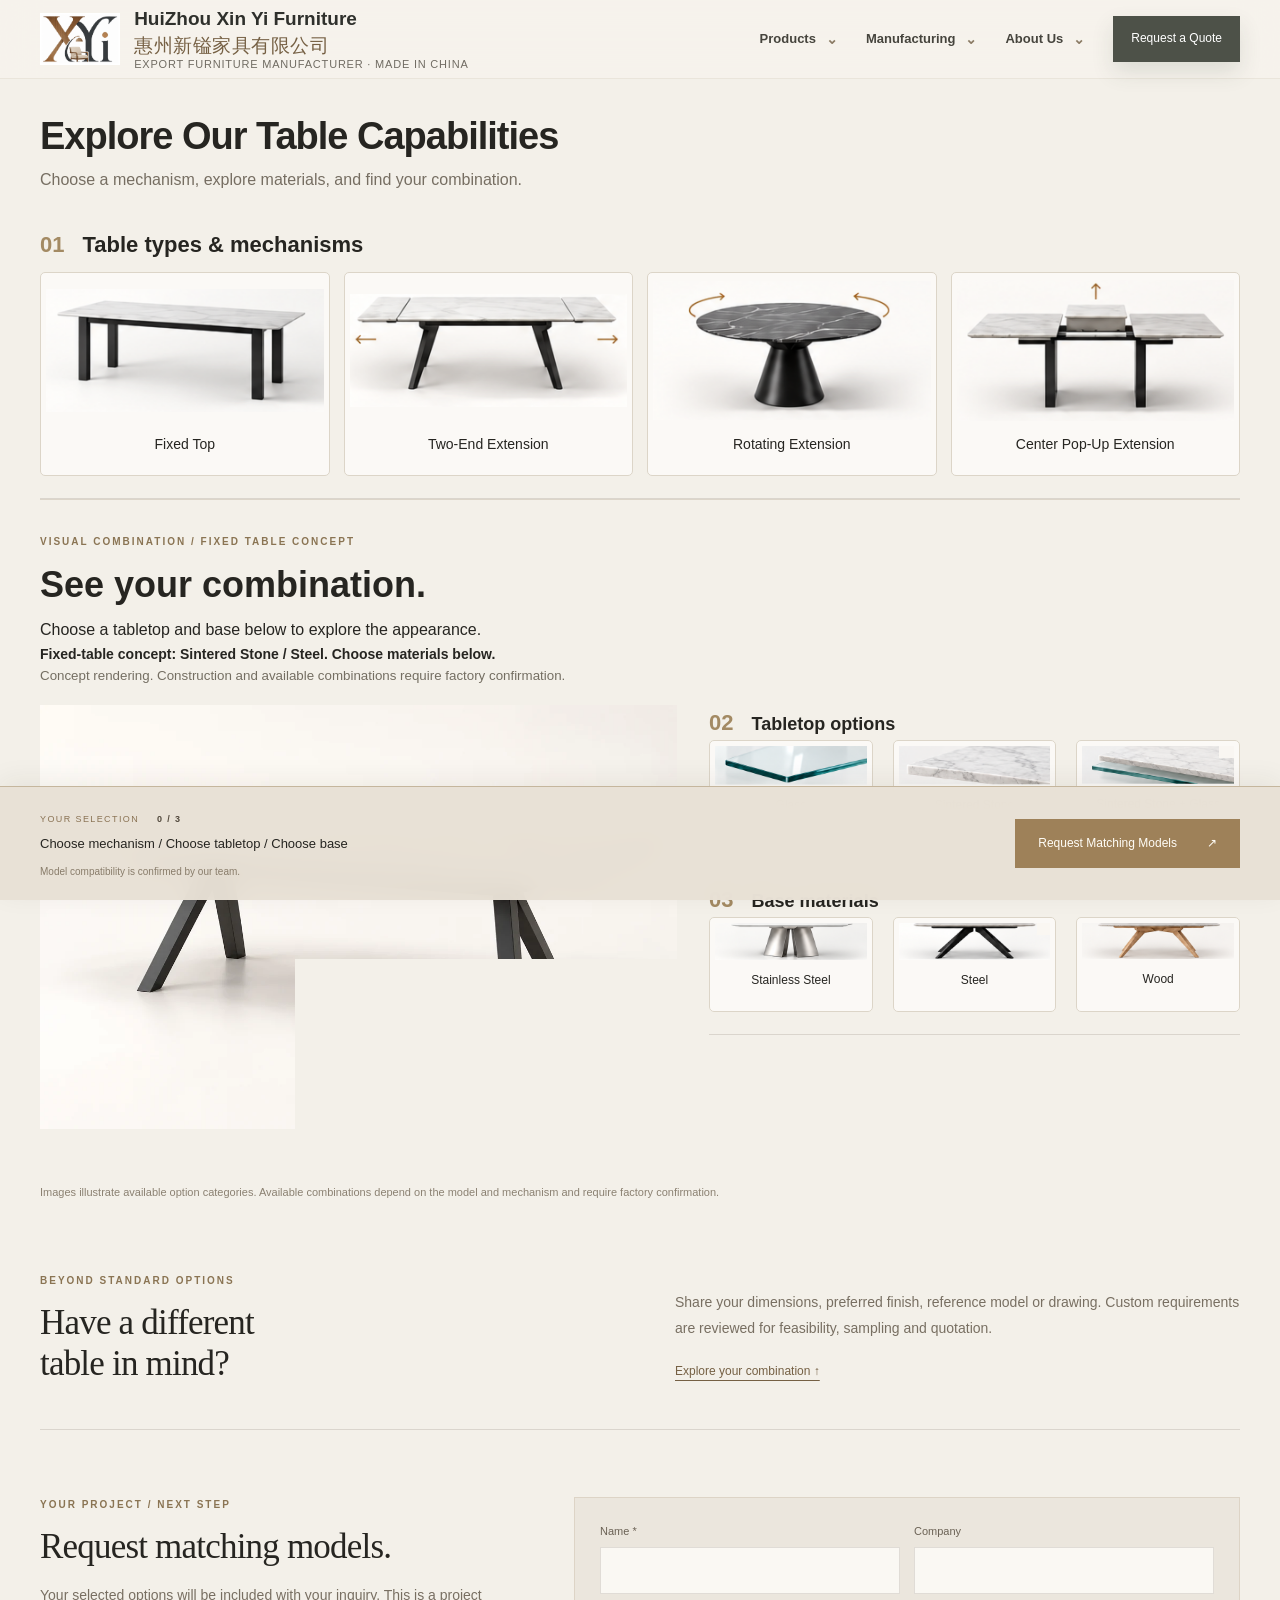
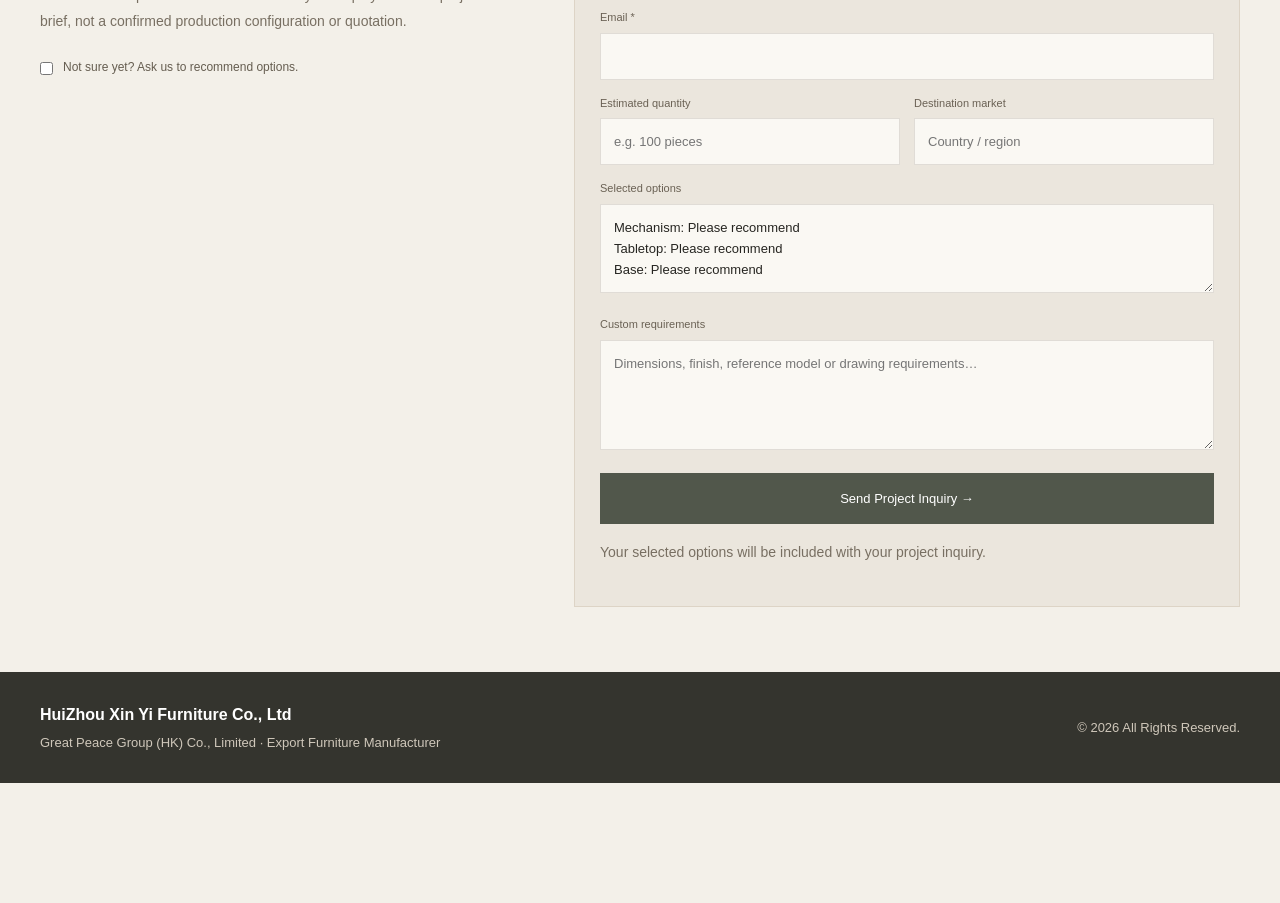
==== dining-tables/index.html @ b5008701 "Publish dining table options and approved B2B layout refinements" ====
<!doctype html><html lang="en"><head><meta charset="utf-8"><meta name="viewport" content="width=device-width,initial-scale=1"><title>OEM Dining Tables &amp; Custom Options for Retailers | Xin Yi</title><meta name="description" content="Explore fixed and extending dining table options, glass and sintered stone tops, and base materials. Send your OEM/ODM furniture sourcing brief for factory review."><meta name="robots" content="index,follow,max-image-preview:large"><link rel="canonical" href="https://www.xy-furniture.com/dining-tables/"><link rel="icon" href="/favicon.png"><style>
*{box-sizing:border-box;margin:0;padding:0}
:root{
  --ink:#171819;
  --charcoal:#2f302c;
  --deep:#3d342b;
  --paper:#f8f3e9;
  --stone:#e9ddca;
  --white:#fff;
  --muted:#706a60;
  --soft:#aa9c87;
  --gold:#b7854d;
  --gold-dark:#8d663d;
  --sage:#6f7f72;
  --sage-soft:#e4ebe2;
  --line:rgba(92,70,43,.14);
  --shadow:0 24px 60px rgba(93,70,42,.12);
}
html{scroll-behavior:smooth}
body{font-family:Inter,Arial,"PingFang SC","Microsoft YaHei",sans-serif;background:var(--paper);color:var(--ink);line-height:1.62}
a{text-decoration:none;color:inherit}
button,input,select,textarea{font:inherit}
img{max-width:100%}
.container{width:min(1200px,calc(100% - 44px));margin:0 auto}
.topbar{background:#efe5d3;color:#51483d;font-size:12px;letter-spacing:.2px;border-bottom:1px solid var(--line)}
.topbar-inner{min-height:38px;display:flex;align-items:center;justify-content:space-between;gap:18px}
.topbar-contact{display:flex;gap:20px;flex-wrap:wrap;color:#665b4d;text-transform:uppercase;letter-spacing:1.3px;font-weight:700}
.topbar-actions{display:flex;align-items:center;gap:10px;white-space:nowrap}
.mini-link{color:var(--gold-dark);border-bottom:1px solid rgba(183,133,77,.55);padding-bottom:2px;font-weight:700}
.nav{position:sticky;top:0;z-index:30;background:rgba(248,243,233,.94);backdrop-filter:blur(18px);border-bottom:1px solid var(--line)}
.nav-inner{height:78px;display:flex;align-items:center;justify-content:space-between;gap:28px}
.brand{display:flex;align-items:center;gap:14px;min-width:0}
.hero-contact a,.contact-value a{color:inherit;text-decoration:underline;text-decoration-color:rgba(183,133,77,.5);text-underline-offset:2px}
.hero-contact a:hover,.contact-value a:hover{color:var(--gold-dark)}
.brand-mark{height:52px;width:auto;display:block;object-fit:contain;flex:none}
.brand-name{font-size:19px;font-weight:760;white-space:nowrap;color:var(--charcoal)}
.brand-sub{font-size:11px;color:var(--muted);letter-spacing:.8px;text-transform:uppercase;white-space:nowrap}
.brand-cn{font-family:"Ma Shan Zheng",cursive;font-size:19px;line-height:1;color:var(--gold-dark);font-weight:400;white-space:nowrap;margin:2px 0 1px;letter-spacing:.5px}
.nav-toggle{display:none;flex-direction:column;justify-content:center;gap:5px;width:40px;height:40px;background:none;border:0;cursor:pointer;flex:none}
.nav-toggle span{display:block;height:2px;width:100%;background:var(--charcoal);transition:.25s ease}
.nav-toggle.open span:nth-child(1){transform:translateY(7px) rotate(45deg)}
.nav-toggle.open span:nth-child(2){opacity:0}
.nav-toggle.open span:nth-child(3){transform:translateY(-7px) rotate(-45deg)}
.mobile-menu{display:none;flex-direction:column;background:var(--paper);border-top:1px solid var(--line);padding:8px 20px 22px}
.mobile-menu.open{display:flex}
.mobile-menu a{padding:14px 0;border-bottom:1px solid var(--line);color:var(--charcoal);font-size:16px}
.mobile-menu a.nav-cta{background:var(--sage);color:#fff;text-align:center;border:0;margin-top:14px;padding:14px 16px}
.nav-links{display:flex;align-items:center;gap:26px;font-size:14px;color:#46443d}
.nav-links a:hover{color:var(--gold-dark)}
.nav-cta{background:var(--sage);color:#fff!important;padding:10px 16px;box-shadow:0 10px 22px rgba(63,78,66,.14)}
.nav-cta:hover{background:var(--gold-dark)!important;color:#fff!important}
.hero{position:relative;overflow:hidden;background:#f6efe3;color:var(--ink)}
.hero::before{content:"";position:absolute;inset:0;background:linear-gradient(90deg,rgba(248,243,233,.9),rgba(248,243,233,.8)),url("assets/products/hero-gold-marble-dining.jpg");background-size:cover;background-position:70% center}
.hero::after{content:"";position:absolute;left:0;right:0;bottom:0;height:1px;background:linear-gradient(90deg,transparent,var(--gold),transparent)}
.hero-grid{position:relative;z-index:1;display:grid;grid-template-columns:minmax(0,1fr) 390px;gap:58px;align-items:end;min-height:650px;padding:82px 0 76px}
.eyebrow{font-size:12px;letter-spacing:3.4px;text-transform:uppercase;color:var(--gold-dark);margin-bottom:22px;font-weight:850}
h1{font-size:clamp(44px,6.5vw,84px);line-height:1.02;letter-spacing:0;font-weight:780;max-width:850px;margin-bottom:24px}
.hero-copy{max-width:660px;color:#5d554a;font-size:18px;margin-bottom:34px}
.hero-badges{display:flex;gap:12px;flex-wrap:wrap;margin:0 0 30px}
.hero-badge{display:inline-flex;align-items:center;min-height:42px;padding:0 16px;border:1px solid rgba(141,102,61,.24);background:#fffaf2;color:#66513a;font-size:14px;font-weight:850;letter-spacing:1.1px;text-transform:uppercase;box-shadow:0 12px 30px rgba(93,70,42,.08)}
.hero-badge strong{font-size:18px;color:var(--gold-dark);margin-right:7px}
.hero-proof{max-width:720px;margin:24px 0 0;padding-left:18px;border-left:2px solid var(--gold);color:#6c6256;font-size:14px;letter-spacing:.2px}
.hero-actions{display:flex;gap:14px;flex-wrap:wrap}
.btn{display:inline-flex;align-items:center;justify-content:center;gap:9px;min-height:48px;padding:0 22px;border:1px solid transparent;cursor:pointer;transition:.22s ease;font-weight:720}
.btn-primary{background:var(--gold);color:#171511;box-shadow:0 16px 35px rgba(183,133,77,.22)}
.btn-primary:hover{background:#d3a25e;transform:translateY(-1px)}
.btn-outline{border-color:rgba(92,70,43,.26);color:var(--charcoal);background:rgba(255,255,255,.52)}
.btn-outline:hover{border-color:var(--gold);background:#fffaf2}
.hero-card{background:rgba(250,246,238,.94);color:var(--ink);padding:26px;border:1px solid rgba(255,255,255,.45);box-shadow:var(--shadow)}
.hero-card-label{font-size:12px;text-transform:uppercase;letter-spacing:2px;color:var(--gold-dark);font-weight:800;margin-bottom:14px}
.hero-card strong{display:block;font-size:26px;line-height:1.15;margin-bottom:10px}
.hero-card p{color:var(--muted);font-size:14px;margin-bottom:20px}
.hero-contact{display:grid;gap:10px;font-size:14px;color:#34332f}
.hero-contact span{padding-top:10px;border-top:1px solid rgba(32,33,31,.12)}
.facts{background:var(--sage-soft);color:var(--charcoal)}
.facts-grid{display:grid;grid-template-columns:repeat(4,1fr)}
.fact{padding:30px 26px;border-right:1px solid rgba(62,48,31,.12)}
.fact:last-child{border-right:0}
.fact strong{display:block;color:var(--gold-dark);font-size:31px;line-height:1.1;margin-bottom:6px}
.fact span{color:#5f574d;font-size:13px}
.section{padding:86px 0;border-bottom:1px solid var(--line)}
.section-head{display:flex;align-items:end;justify-content:space-between;gap:46px;margin-bottom:36px}
.kicker{font-size:12px;letter-spacing:3px;text-transform:uppercase;color:var(--gold-dark);font-weight:820;margin-bottom:10px}
.title{font-size:clamp(30px,3.4vw,48px);line-height:1.12;color:var(--charcoal);font-weight:780}
.desc{max-width:590px;color:var(--muted);font-size:15px}
.about-grid{display:grid;grid-template-columns:1.02fr .98fr;gap:28px;align-items:stretch}
.about-panel{background:#fff;border:1px solid var(--line);padding:34px;box-shadow:0 20px 50px rgba(32,33,31,.06)}
.about-panel.dark{background:#eef3ec;color:var(--charcoal)}
.about-panel h3{font-size:22px;margin-bottom:14px}
.about-panel p{color:#615f58;margin-bottom:18px}
.about-panel.dark p{color:#655f56}
.about-meta{display:grid;grid-template-columns:repeat(2,1fr);gap:12px;margin-top:24px}
.meta-item{border:1px solid rgba(90,107,92,.18);background:rgba(255,255,255,.45);padding:16px}
.meta-item span{display:block;font-size:12px;color:var(--gold-dark);text-transform:uppercase;letter-spacing:1.3px;margin-bottom:5px}
.meta-item b{font-size:15px}
.image-strip{display:grid;grid-template-columns:1.15fr .85fr;gap:14px;height:100%}
.image-strip img{width:100%;height:100%;object-fit:cover;background:#fff;border:1px solid var(--line)}
.factory-section{background:#f1eadc}
.factory-layout{display:grid;grid-template-columns:1.08fr .92fr;gap:30px;align-items:start}
.factory-photo{background:#fff;border:1px solid var(--line);box-shadow:var(--shadow);overflow:hidden}
.factory-photo img{width:100%;display:block}
.factory-caption{padding:16px 20px;color:var(--muted);font-size:13px;border-top:1px solid var(--line)}
.trust-panel{background:#fffaf2;color:var(--ink);padding:32px;border:1px solid var(--line);box-shadow:0 20px 55px rgba(93,70,42,.1)}
.trust-panel h3{font-size:28px;line-height:1.16;margin-bottom:12px}
.trust-panel p{color:#655f56;margin-bottom:20px}
.trust-list{display:grid;gap:13px}
.trust-item{display:grid;grid-template-columns:38px 1fr;gap:13px;padding:14px;border:1px solid rgba(90,107,92,.16);background:#f4f8f2}
.trust-num{height:38px;background:rgba(111,127,114,.16);color:var(--sage);display:grid;place-items:center;font-weight:820}
.trust-item b{display:block;color:var(--charcoal);margin-bottom:3px}
.trust-item span{display:block;color:#655f56;font-size:13px}
.trust-cta{margin-top:22px;display:flex;gap:12px;flex-wrap:wrap}
.product-showcase{background:#fffaf2}
.product-grid{display:grid;grid-template-columns:repeat(3,1fr);gap:20px}
.product-card{position:relative;overflow:hidden;background:var(--paper);border:1px solid var(--line);box-shadow:0 18px 45px rgba(32,33,31,.08);min-height:430px;display:flex;flex-direction:column;transition:.22s ease}
.product-card:hover{transform:translateY(-5px);box-shadow:0 28px 70px rgba(32,33,31,.16)}
.product-image{height:250px;background:#f4f1ea;overflow:hidden}
.product-image img{width:100%;height:100%;object-fit:cover;display:block;transition:.35s ease}
.product-card:hover .product-image img{transform:scale(1.04)}
.product-body{padding:20px;display:flex;flex-direction:column;gap:13px;flex:1}
.product-index{font-size:12px;color:var(--gold-dark);font-weight:820;letter-spacing:2px;text-transform:uppercase}
.product-body h3{font-size:22px;line-height:1.15;color:var(--charcoal)}
.product-body p{font-size:14px;color:var(--muted)}
.product-sku{font-size:12px;font-weight:820;color:var(--gold-dark);letter-spacing:.4px}
.product-specs{font-size:12px;color:#655f56;border-top:1px dashed var(--line);padding-top:9px}
.product-specs b{color:var(--charcoal);font-weight:820}
.product-tags{display:flex;gap:7px;flex-wrap:wrap;margin-top:auto}
.product-tags span{font-size:11px;color:#504d45;background:#eee9df;padding:5px 8px}
.product-link{margin-top:8px;color:var(--gold-dark);font-weight:800;font-size:13px}
.collection-note{background:#f4f1ea;border:1px solid var(--line);padding:18px 20px;margin-bottom:22px;color:#504d45;font-size:14px}
.collection-note b{color:var(--charcoal)}
.prod-note{display:flex;align-items:center;justify-content:space-between;gap:28px;background:#fffdf8;border:1px solid var(--line);border-left:4px solid var(--gold);padding:20px 24px;margin-bottom:26px;box-shadow:0 12px 30px rgba(93,70,42,.06)}
.prod-note p{margin:0;font-size:16px;line-height:1.55;color:#4b463d;max-width:780px}
.prod-note b{color:var(--charcoal)}
.prod-note .btn{flex:none}
@media (max-width:760px){.prod-note{flex-direction:column;align-items:stretch;gap:16px;padding:18px}.prod-note .btn{width:100%}}
.line-badge{display:inline-flex;align-items:center;min-height:28px;padding:0 10px;background:rgba(184,135,70,.13);color:var(--gold-dark);font-size:11px;font-weight:820;letter-spacing:1.1px;text-transform:uppercase}
.concept-badge{background:rgba(101,118,107,.16);color:var(--sage)}
.featured-grid{display:grid;grid-template-columns:1.1fr .9fr;gap:18px}
.feature-photo{position:relative;min-height:520px;background:#fff;border:1px solid var(--line);overflow:hidden;box-shadow:var(--shadow)}
.feature-photo img{width:100%;height:100%;object-fit:cover;display:block}
.feature-caption{position:absolute;left:24px;right:24px;bottom:24px;background:rgba(17,18,16,.86);color:#fff;padding:22px}
.feature-caption small{color:#d6ad70;text-transform:uppercase;letter-spacing:2px;font-weight:800}
.feature-caption h3{font-size:28px;line-height:1.16;margin:8px 0}
.feature-caption p{color:#e3dacd;font-size:14px}
.mini-gallery{display:grid;grid-template-columns:1fr 1fr;gap:18px}
.mini-card{background:#fff;border:1px solid var(--line);overflow:hidden;min-height:251px}
.mini-card img{width:100%;height:190px;object-fit:cover;display:block;background:#f7f5ef}
.mini-card div{padding:14px 16px}
.mini-card b{display:block;color:var(--charcoal)}
.mini-card span{font-size:13px;color:var(--muted)}
.mini-gallery.three{grid-template-columns:repeat(3,1fr)}
.mini-gallery.three .mini-card img{height:260px}
@media (max-width:1080px){.mini-gallery.three{grid-template-columns:1fr 1fr}}
@media (max-width:640px){.mini-gallery.three{grid-template-columns:1fr}.mini-gallery.three .mini-card img{height:230px}}
.process{display:grid;grid-template-columns:repeat(4,1fr);gap:1px;background:var(--line);border:1px solid var(--line)}
.step{background:#fff;padding:26px}
.step-num{font-size:13px;color:var(--gold-dark);font-weight:820;margin-bottom:20px}
.step h3{font-size:18px;margin-bottom:8px}
.step p{font-size:13px;color:var(--muted)}
.process.three{grid-template-columns:repeat(3,1fr)}
.terms-sub{font-size:12px;letter-spacing:3px;text-transform:uppercase;color:var(--gold-dark);font-weight:820;margin:44px 0 14px}
.section-head + .terms-sub{margin-top:0}
.terms-foot{font-size:13px;color:var(--muted);margin-top:18px}
.series{display:grid;grid-template-columns:1.1fr .9fr;align-items:center;background:#fff;border:1px solid var(--line);box-shadow:var(--shadow);margin-bottom:22px}
.series.flip{grid-template-columns:.9fr 1.1fr}
.series.flip .series-media{order:2}
.series-media{background:#e4e4e4;line-height:0}
.series-media img{width:100%;height:auto;display:block}
.series-body{padding:34px}
.series-body h3{font-size:26px;line-height:1.16;color:var(--charcoal);margin:12px 0 10px}
.series-body p{color:#615f58;font-size:14px;margin-bottom:16px}
.chips{display:flex;gap:8px;flex-wrap:wrap;margin:0 0 18px}
.chip{border:1px solid rgba(141,102,61,.3);background:#fffaf2;color:#66513a;padding:7px 14px;font-size:12px;font-weight:800;letter-spacing:1px;text-transform:uppercase;cursor:pointer;transition:.18s}
.chip:hover{border-color:var(--gold)}
.chip.on{background:var(--gold);color:#171511;border-color:var(--gold)}
.swatches{display:flex;gap:12px;align-items:center;margin:0 0 8px}
.swatch{width:34px;height:34px;padding:0;border-radius:50%;border:2px solid #fff;background:var(--c);box-shadow:0 0 0 1px rgba(92,70,43,.35);cursor:pointer;transition:.18s}
.swatch:hover{transform:scale(1.08)}
.swatch.on{box-shadow:0 0 0 2px var(--gold-dark)}
.swatch:focus-visible,.chip:focus-visible{outline:2px solid var(--gold-dark);outline-offset:3px}
.finish-label{font-size:13px;color:#504d45;margin:0 0 18px}
.finish-label b{color:var(--charcoal)}
.series-list{list-style:none;display:grid;gap:8px;margin:0 0 22px;font-size:13px;color:#504d45}
.series-list li{padding-top:8px;border-top:1px solid var(--line)}
.series-list b{color:var(--gold-dark);text-transform:uppercase;letter-spacing:1.1px;font-size:11px;margin-right:8px}
.series-body .series-note{font-size:12px;color:var(--muted);margin:14px 0 0}
.contact-section{background:#eef3ec;color:var(--ink)}
.contact-section .title{color:var(--charcoal)}
.contact-section .desc{color:var(--muted)}
.contact-grid{display:grid;grid-template-columns:.9fr 1.1fr;gap:30px}
.contact-panel,.form-panel{background:#fffaf2;color:var(--ink);padding:30px;border:1px solid var(--line);box-shadow:0 18px 45px rgba(93,70,42,.08)}
.contact-panel h3{font-size:24px;margin-bottom:8px}
.contact-lead{color:var(--muted);margin-bottom:22px}
.contact-list{display:grid;gap:16px}
.contact-item{display:grid;grid-template-columns:30px 1fr;gap:12px;color:#45433c}
.contact-item svg{width:23px;height:23px;stroke:var(--gold-dark);fill:none;stroke-width:1.8;margin-top:2px}
.contact-label{font-size:12px;color:var(--gold-dark);font-weight:820;letter-spacing:1.2px;text-transform:uppercase}
.contact-value{font-size:14px;word-break:break-word}
.contact-highlight{margin-top:24px;background:#eef3ec;color:var(--charcoal);padding:18px;border:1px solid rgba(90,107,92,.16)}
.contact-highlight b{display:block;color:var(--gold-dark);margin-bottom:4px}
.form-row{display:grid;grid-template-columns:1fr 1fr;gap:14px}
.field{margin-bottom:14px}
.field label{display:block;font-size:13px;color:#48463f;margin-bottom:6px}
.field input,.field select,.field textarea{width:100%;border:1px solid var(--line);background:#fff;color:var(--ink);padding:12px 13px;outline:none}
.field input:focus,.field select:focus,.field textarea:focus{border-color:var(--gold)}
.field textarea{min-height:126px;resize:vertical}
.submit{width:100%;background:var(--gold);color:#151511;font-weight:820}
.submit:hover{background:#d0a05d}
.note{font-size:12px;color:var(--muted);margin-top:10px}
.footer{background:var(--deep);color:#cfc7ba;padding:30px 0}
.footer-inner{display:flex;justify-content:space-between;gap:24px;align-items:center;font-size:13px}
.footer strong{display:block;color:#fff;font-size:16px;margin-bottom:4px}
.toast{position:fixed;left:50%;bottom:26px;transform:translateX(-50%) translateY(30px);opacity:0;pointer-events:none;background:var(--deep);color:#fff;border:1px solid rgba(184,135,70,.5);padding:12px 18px;transition:.2s;z-index:60}
.toast.show{opacity:1;transform:translateX(-50%) translateY(0)}
@media (min-width:1081px){
  .hero{background:#f6efe3}
  .hero::before{inset:0 0 150px 0;background:linear-gradient(90deg,#f6efe3 0%,#f6efe3 22%,rgba(246,239,227,.55) 34%,rgba(246,239,227,0) 47%),url("assets/products/hero-gold-marble-dining.jpg");background-size:auto 100%;background-repeat:no-repeat;background-position:right top}
  .hero-grid{grid-template-columns:minmax(0,1fr);align-items:start;gap:0;padding:76px 0 40px;min-height:auto}
  .hero-grid>div:first-child{max-width:600px}
  .hero-grid h1{font-size:clamp(44px,4.4vw,60px);line-height:1.06}
  .hero-card{display:grid;grid-template-columns:1.25fr 1fr 1fr;gap:6px 34px;align-items:center;margin-top:44px;max-width:none;padding:22px 30px}
  .hero-card .hero-card-label{grid-column:1;grid-row:1;margin:0;align-self:end}
  .hero-card strong{grid-column:1;grid-row:2;font-size:22px;margin:0;align-self:start}
  .hero-card p{display:none}
  .hero-contact{display:contents}
  .hero-contact span{padding-top:0;border-top:0;border-left:1px solid rgba(32,33,31,.14);padding-left:26px;grid-row:1 / span 2}
  .hero-contact span:nth-child(1){grid-column:2}
  .hero-contact span:nth-child(2){grid-column:3}
}
.hero-credit{position:absolute;right:18px;bottom:166px;z-index:1;font-size:11px;letter-spacing:.6px;color:#6c6256;background:rgba(250,246,238,.82);padding:4px 9px}
@media (max-width:1080px){.hero-credit{bottom:10px}}
@media (max-width:1080px){
  .product-grid{grid-template-columns:repeat(2,1fr)}
  .hero-grid{grid-template-columns:1fr;min-height:auto}
  .hero-card{max-width:460px}
}
@media (max-width:900px){
  .topbar-inner{align-items:flex-start;flex-direction:column;padding:9px 0}
  .nav-links{display:none}
  .nav-toggle{display:flex}
  .facts-grid,.process{grid-template-columns:repeat(2,1fr)}
  .process.three{grid-template-columns:1fr}
  .about-grid,.factory-layout,.featured-grid,.contact-grid,.section-head,.series{display:block}
  .series-body{padding:24px}
  .section-head .desc{margin-top:12px}
  .image-strip,.mini-gallery,.trust-panel{margin-top:18px}
  .contact-panel{margin-bottom:18px}
}
@media (max-width:620px){
  .container{width:calc(100% - 28px)}
  .brand-name{font-size:16px}
  .hero-grid{padding:58px 0 48px}
  h1{font-size:40px}
  .hero-copy{font-size:16px}
  .hero-actions{display:grid}
  .btn{width:100%}
  .facts-grid,.product-grid,.process,.about-meta,.form-row,.image-strip,.mini-gallery{grid-template-columns:1fr}
  .fact{border-right:0;border-bottom:1px solid rgba(255,255,255,.1)}
  .section{padding:58px 0}
  .product-card{min-height:0}
  .footer-inner{display:block}
  .footer-inner div+div{margin-top:14px}
}
@media (max-width:1080px){
  .hero::before{inset:0 0 auto 0;height:270px;background:url("assets/products/hero-gold-marble-dining.jpg");background-size:cover;background-position:72% 55%}
  .hero-grid{padding-top:300px}
  .hero-credit{top:238px;bottom:auto;right:12px}
}
</style><link rel="stylesheet" href="/assets/interaction-motion.css?v=warm-mineral-1"><link rel="stylesheet" href="/assets/navigation-simple.css"><link rel="stylesheet" href="/assets/table-options.css"><script defer src="/assets/navigation-simple.js"></script><script defer src="/assets/table-options.js"></script><script type="application/ld+json">{"@context": "https://schema.org", "@type": "WebPage", "name": "Dining Tables \u2014 OEM / ODM & Customization", "url": "https://www.xy-furniture.com/dining-tables/", "description": "Dining table mechanisms, tabletop options and base materials for project review."}</script><link rel="stylesheet" href="/assets/table-builder-inline.css"><script defer src="/assets/table-builder-inline.js"></script><meta property="og:title" content="OEM Dining Tables &amp; Custom Options for Retailers | Xin Yi"><meta property="og:description" content="Explore fixed and extending dining table options, glass and sintered stone tops, and base materials. Send your OEM/ODM furniture sourcing brief for factory review."><meta name="twitter:title" content="OEM Dining Tables &amp; Custom Options for Retailers | Xin Yi"><meta name="twitter:description" content="Explore fixed and extending dining table options, glass and sintered stone tops, and base materials. Send your OEM/ODM furniture sourcing brief for factory review."><script type="application/ld+json">{"@context": "https://schema.org", "@type": "BreadcrumbList", "itemListElement": [{"@type": "ListItem", "position": 1, "name": "Home", "item": "https://www.xy-furniture.com/"}, {"@type": "ListItem", "position": 2, "name": "Dining Tables", "item": "https://www.xy-furniture.com/dining-tables/"}]}</script></head><body class="xy-tonal table-page"><a class="skip" href="#main">Skip to content</a><nav class="nav">
  <div class="container nav-inner">
    <a class="brand" href="/#top" aria-label="HuiZhou Xin Yi Furniture Co., Ltd">
      <img class="brand-mark" src="/assets/logo-mark.png" alt="Xin Yi Furniture logo" width="179" height="116">
      <div>
        <div class="brand-name">HuiZhou Xin Yi Furniture</div>
        <div class="brand-cn">惠州新镒家具有限公司</div>
        <div class="brand-sub">Export Furniture Manufacturer · Made in China</div>
      </div>
    </a>
    <div class="nav-links"><details class="xy-nav-group"><summary>Products <span aria-hidden="true">⌄</span></summary><div class="xy-nav-panel"><a href="/dining-tables/">Dining Tables</a><a href="/#production">Production Collection</a><a href="/#original-design">Original Design</a></div></details><details class="xy-nav-group"><summary>Manufacturing <span aria-hidden="true">⌄</span></summary><div class="xy-nav-panel"><a href="/metal-frame-furniture-manufacturing/">Metal Frame Capabilities</a><a href="/#factory">Our Factory</a><a href="/#quality">Quality Control</a></div></details><details class="xy-nav-group"><summary>About Us <span aria-hidden="true">⌄</span></summary><div class="xy-nav-panel"><a href="/#about">Company Overview</a><a href="/#workflow">Cooperation Process</a><a href="/#terms">Order Terms</a></div></details><a href="#table-inquiry" class="nav-cta">Request a Quote</a></div>
    <button class="nav-toggle" id="navToggle" aria-label="Open menu" aria-expanded="false" aria-controls="mobileMenu">
      <span></span><span></span><span></span>
    </button>
  </div>
  <div class="mobile-menu" id="mobileMenu"><details class="xy-nav-group"><summary>Products <span aria-hidden="true">⌄</span></summary><div class="xy-nav-panel"><a href="/dining-tables/">Dining Tables</a><a href="/#production">Production Collection</a><a href="/#original-design">Original Design</a></div></details><details class="xy-nav-group"><summary>Manufacturing <span aria-hidden="true">⌄</span></summary><div class="xy-nav-panel"><a href="/metal-frame-furniture-manufacturing/">Metal Frame Capabilities</a><a href="/#factory">Our Factory</a><a href="/#quality">Quality Control</a></div></details><details class="xy-nav-group"><summary>About Us <span aria-hidden="true">⌄</span></summary><div class="xy-nav-panel"><a href="/#about">Company Overview</a><a href="/#workflow">Cooperation Process</a><a href="/#terms">Order Terms</a></div></details><a href="#table-inquiry" class="nav-cta">Request a Quote</a></div>
</nav><main id="main"><header class="table-intro container"><p class="table-eyebrow">DINING TABLES / OEM &amp; ODM</p><h1>Explore Our Table Capabilities</h1><div><p>Choose a mechanism, explore materials, and find your combination.</p></div></header><form id="tableForm" action="https://formspree.io/f/mjglgnby" method="POST"><div class="container option-sections"><fieldset class="option-section"><legend><span>01</span>Table types & mechanisms</legend><p class="section-description">Choose the function your project needs.</p><div class="option-grid mechanism"><label class="option-card"><input type="radio" name="mechanism" value="Fixed Top" required><span class="option-visual"><span class="source-crop crop-fixed" style="aspect-ratio:311/137"><img src="/assets/table-options/source-enhanced-3072.png" alt="" width="1536" height="1024" style="width:493.89067524%;left:-29.26045016%;top:-172.99270073%"></span><span class="choice-check" aria-hidden="true">✓</span></span><span class="option-name">Fixed Top</span><span class="option-description">A fixed tabletop.</span></label><label class="option-card"><input type="radio" name="mechanism" value="Two-End Extension" required><span class="option-visual"><span class="source-crop crop-two-end" style="aspect-ratio:313/127"><img src="/assets/table-options/source-enhanced-3072.png" alt="" width="1536" height="1024" style="width:490.73482428%;left:-140.25559105%;top:-193.70078740%"></span><span class="choice-check" aria-hidden="true">✓</span></span><span class="option-name">Two-End Extension</span><span class="option-description">Extension at both ends.</span></label><label class="option-card"><input type="radio" name="mechanism" value="Rotating Extension" required><span class="option-visual"><span class="source-crop crop-rotating" style="aspect-ratio:309/154"><img src="/assets/table-options/source-enhanced-3072.png" alt="" width="1536" height="1024" style="width:497.08737864%;left:-256.31067961%;top:-142.85714286%"></span><span class="choice-check" aria-hidden="true">✓</span></span><span class="option-name">Rotating Extension</span><span class="option-description">A rotating extension mechanism.</span></label><label class="option-card"><input type="radio" name="mechanism" value="Center Pop-Up Extension" required><span class="option-visual"><span class="source-crop crop-center-popup" style="aspect-ratio:307/155"><img src="/assets/table-options/source-enhanced-3072.png" alt="" width="1536" height="1024" style="width:500.32573290%;left:-371.00977199%;top:-140.64516129%"></span><span class="choice-check" aria-hidden="true">✓</span></span><span class="option-name">Center Pop-Up Extension</span><span class="option-description">A center section that lifts into position.</span></label></div></fieldset><section class="inline-builder combined-builder" id="visual-builder" aria-labelledby="visual-title"><div><p class="table-eyebrow">VISUAL COMBINATION / FIXED TABLE CONCEPT</p><h2 id="visual-title">See your combination.</h2><p>Choose a tabletop and base below to explore the appearance.</p><p id="inline-note" role="status">Fixed-table concept: Sintered Stone / Steel.</p><small>Concept rendering. Construction and available combinations require factory confirmation.</small></div><img id="inline-visual" src="/assets/table-builder/steel-stone.webp" alt="Concept fixed table with sintered stone top and steel base" width="1200" height="800"><div class="combined-controls"><fieldset class="option-section"><legend><span>02</span>Tabletop options</legend><p class="section-description">Explore the surface and layered construction.</p><div class="option-grid tabletop"><label class="option-card"><input type="radio" name="tabletop" value="Glass" required><span class="option-visual"><span class="source-crop crop-glass" style="aspect-ratio:422/108"><img src="/assets/table-options/source-enhanced-3072.png" alt="" width="1536" height="1024" style="width:363.98104265%;left:-21.56398104%;top:-477.77777778%"></span><span class="choice-check" aria-hidden="true">✓</span></span><span class="option-name">Glass</span><span class="option-description">Glass tabletop.</span></label><label class="option-card"><input type="radio" name="tabletop" value="Sintered Stone" required><span class="option-visual"><span class="source-crop crop-sintered-stone" style="aspect-ratio:424/108"><img src="/assets/table-options/source-enhanced-3072.png" alt="" width="1536" height="1024" style="width:362.26415094%;left:-131.83962264%;top:-477.77777778%"></span><span class="choice-check" aria-hidden="true">✓</span></span><span class="option-name">Sintered Stone</span><span class="option-description">Sintered stone tabletop.</span></label><label class="option-card"><input type="radio" name="tabletop" value="Sintered Stone + Glass" required><span class="option-visual"><span class="source-crop crop-stone-glass" style="aspect-ratio:431/108"><img src="/assets/table-options/source-enhanced-3072.png" alt="" width="1536" height="1024" style="width:356.38051044%;left:-235.96287703%;top:-477.77777778%"><span class="source-ui-cover" aria-hidden="true"></span></span><span class="choice-check" aria-hidden="true">✓</span></span><span class="option-name">Sintered Stone + Glass</span><span class="option-description">Combined sintered stone and glass.</span></label></div></fieldset><fieldset class="option-section"><legend><span>03</span>Base materials</legend><p class="section-description">Select your preferred base material.</p><div class="option-grid base"><label class="option-card"><input type="radio" name="base" value="Stainless Steel" required><span class="option-visual"><span class="source-crop crop-stainless-steel" style="aspect-ratio:418/101"><img src="/assets/table-options/source-enhanced-3072.png" alt="" width="1536" height="1024" style="width:367.46411483%;left:-22.00956938%;top:-736.63366337%"></span><span class="choice-check" aria-hidden="true">✓</span></span><span class="option-name">Stainless Steel</span><span class="option-description">Stainless steel base.</span></label><label class="option-card"><input type="radio" name="base" value="Steel" required><span class="option-visual"><span class="source-crop crop-steel" style="aspect-ratio:422/101"><img src="/assets/table-options/source-enhanced-3072.png" alt="" width="1536" height="1024" style="width:363.98104265%;left:-132.46445498%;top:-736.63366337%"><span class="source-ui-cover" aria-hidden="true"></span></span><span class="choice-check" aria-hidden="true">✓</span></span><span class="option-name">Steel</span><span class="option-description">Steel base.</span></label><label class="option-card"><input type="radio" name="base" value="Wood" required><span class="option-visual"><span class="source-crop crop-wood" style="aspect-ratio:427/101"><img src="/assets/table-options/source-enhanced-3072.png" alt="" width="1536" height="1024" style="width:359.71896956%;left:-238.87587822%;top:-736.63366337%"></span><span class="choice-check" aria-hidden="true">✓</span></span><span class="option-name">Wood</span><span class="option-description">Wood base.</span></label></div></fieldset></div></section><p class="illustration-note">Images illustrate available option categories. Available combinations depend on the model and mechanism and require factory confirmation.</p><section class="custom-section"><div><p class="table-eyebrow">BEYOND STANDARD OPTIONS</p><h2>Have a different<br>table in mind?</h2></div><div><p>Share your dimensions, preferred finish, reference model or drawing. Custom requirements are reviewed for feasibility, sampling and quotation.</p><a href="#visual-builder">Explore your combination ↑</a></div></section><section class="inquiry-section" id="table-inquiry"><div><p class="table-eyebrow">YOUR PROJECT / NEXT STEP</p><h2>Request matching models.</h2><p>Your selected options will be included with your inquiry. This is a project brief, not a confirmed production configuration or quotation.</p><label class="unsure"><input id="unsure" type="checkbox" name="selection_help" value="Please recommend options">Not sure yet? Ask us to recommend options.</label></div><div class="table-form"><div class="form-row"><div class="field"><label for="buyer-name">Name *</label><input id="buyer-name" name="name" autocomplete="name" required></div><div class="field"><label for="buyer-company">Company</label><input id="buyer-company" name="company" autocomplete="organization"></div></div><div class="field"><label for="buyer-email">Email *</label><input id="buyer-email" type="email" name="email" autocomplete="email" required></div><div class="form-row"><div class="field"><label for="table-qty">Estimated quantity</label><input id="table-qty" name="quantity" placeholder="e.g. 100 pieces"></div><div class="field"><label for="table-market">Destination market</label><input id="table-market" name="destination" placeholder="Country / region"></div></div><div class="field"><label for="selection-detail">Selected options</label><textarea id="selection-detail" name="selected_options" readonly rows="3">No options selected yet.</textarea></div><div class="field"><label for="requirements">Custom requirements</label><textarea id="requirements" name="message" placeholder="Dimensions, finish, reference model or drawing requirements…" rows="4"></textarea></div><input type="hidden" name="source_page" value="/dining-tables/"><input type="hidden" name="_subject" value="Dining table options inquiry — Xin Yi Furniture"><input type="text" name="_gotcha" tabindex="-1" autocomplete="off" hidden><button class="table-submit" type="submit">Send Project Inquiry →</button><p id="table-status" role="status" aria-live="polite"></p><p class="form-note">Your selected options will be included with your project inquiry.</p></div></section></div><aside class="selection-bar" aria-label="Your table selection"><div class="container selection-inner"><div><span class="selection-label">YOUR SELECTION <b id="selection-count">0 / 3</b></span><p id="selection-summary" role="status" aria-live="polite">Choose your preferred options above.</p><small>Model compatibility is confirmed by our team.</small></div><a class="selection-cta" href="#table-inquiry">Request Matching Models <span aria-hidden="true">↗</span></a></div></aside></form></main><footer class="footer">
  <div class="container footer-inner">
    <div>
      <strong>HuiZhou Xin Yi Furniture Co., Ltd</strong>
      <span>Great Peace Group (HK) Co., Limited · Export Furniture Manufacturer</span>
    </div>
    <div>© 2026 All Rights Reserved.</div>
  </div>
</footer></body></html>
---- assets/interaction-motion.css ----
/* Interaction layer. Text, navigation and forms remain in the baseline HTML. */
.xy-preview-index{display:flex;align-items:center;gap:24px;padding:22px 0;font-size:12px;flex-wrap:wrap}.xy-preview-index span{font-size:10px;letter-spacing:1.5px;color:#75634c}.xy-preview-index a{text-decoration:underline;text-underline-offset:5px}.xy-motion-toggle{border:1px solid #aca18f;padding:9px 14px;font-size:11px;background:#faf7f0;color:#292720;cursor:pointer}.xy-motion-toggle[hidden]{display:none}.xy-motion-toggle:focus-visible,.xy-switch-controls button:focus-visible{outline:3px solid #a17e49;outline-offset:4px}
.hero.xy-immersive{position:relative;isolation:isolate;overflow:hidden;background:#211d17;min-height:720px;color:#fff}.hero.xy-immersive:before{content:"";position:absolute;inset:0;z-index:0;background:linear-gradient(90deg,rgba(13,17,14,.88),rgba(13,17,14,.58) 38%,transparent 76%);animation:none}.xy-hero-image{position:absolute;inset:0;width:100%;height:100%;object-fit:cover;object-position:57% 55%;z-index:-1}.xy-immersive .hero-grid{display:block;min-height:720px;padding:100px 0 90px;position:relative;z-index:1}.xy-immersive .hero-grid>div{max-width:530px}.xy-immersive h1{font-family:Georgia,'Times New Roman',serif;font-size:clamp(42px,4.5vw,64px);font-weight:400;line-height:1.06;letter-spacing:-1.7px;color:white}.xy-immersive .eyebrow{color:#e2cfb0;font-size:10px;letter-spacing:1.8px}.xy-immersive .hero-copy{font-size:15px;color:#f1eee7;max-width:460px;line-height:1.65}.xy-immersive .hero-badges{margin:20px 0}.xy-immersive .hero-badge{background:#ffffff12;color:#fff;border-color:#ffffff40;font-size:11px}.xy-immersive .hero-proof{font-size:11px;line-height:1.6;color:#ded8cb;max-width:420px}.xy-immersive .btn-primary{background:#ebe1ce;color:#20251e;border-color:#ebe1ce}.xy-immersive .btn-outline{color:white;border-color:#ffffff80;background:transparent}.xy-immersive .hero-credit{right:18px;bottom:16px;top:auto;z-index:2;color:#eee8dc;background:#191c18b8;font-size:10px;max-width:calc(100% - 36px)}.xy-immersive .xy-motion-toggle{position:absolute;right:18px;top:18px;z-index:3;background:#191c18b8;color:white;border-color:#ffffff55}.xy-contact-strip .hero-card{display:block;max-width:none;margin:0;padding:24px 0;background:none;border:0;box-shadow:none}.xy-contact-strip .hero-card>strong,.xy-contact-strip .hero-card>p,.xy-contact-strip .hero-contact{display:none}.xy-contact-strip .hero-card-label{margin:0}.xy-contact-strip .hero-card-label:after{content:' · OEM / ODM · Huizhou, China';font-weight:400}
@keyframes xy-title-in{from{opacity:.4;transform:translateY(12px)}to{opacity:1;transform:none}}
html.xy-motion .xy-immersive h1{animation:xy-title-in .8s ease-out both}html.xy-motion .xy-immersive .hero-copy{animation:xy-title-in .8s .12s ease-out both}.xy-enter{transition:opacity .65s ease,transform .65s ease}.xy-enter.xy-await{opacity:0;transform:translateY(18px)}.xy-switch-controls{display:flex;gap:8px;margin-bottom:14px;flex-wrap:wrap}.xy-switch-controls button{padding:12px 18px;min-height:44px;cursor:pointer;border:1px solid #b7ab95;background:transparent;color:#34392f;font-size:12px}.xy-switch-controls button[aria-pressed=true]{background:#364235;color:white;border-color:#364235}.mf-case-visuals.xy-switch{display:grid;grid-template-columns:1fr;position:relative;max-width:1000px;margin:auto}.xy-switch figure{grid-area:1/1;transition:opacity .5s ease;opacity:0;visibility:hidden;pointer-events:none}.xy-switch figure.xy-active{opacity:1;visibility:visible;pointer-events:auto}.xy-switch figure img{width:100%;height:auto;aspect-ratio:4/3;object-fit:contain;background:#faf8f3}.xy-switch-note{font-size:11px;color:#726b5d;margin:12px 0 25px}.mf-process>.mf-art{position:sticky;top:115px;align-self:start}.mf-process-list{grid-template-columns:1fr}.mf-process-item{padding:30px 24px;min-height:175px}.mf-process-item h3{font-family:Georgia,serif;font-size:25px;font-weight:400}
html.xy-paused *,html.xy-paused *:before,html.xy-paused *:after{animation:none!important;transition:none!important}html.xy-paused{scroll-behavior:auto}.xy-paused .xy-await{opacity:1;transform:none}
@media(max-width:720px){.hero.xy-immersive{min-height:780px}.xy-immersive .hero-grid{min-height:780px;padding:46px 0 350px}.xy-immersive .hero-grid>div{max-width:100%}.xy-immersive h1{font-size:40px;max-width:360px}.xy-immersive .hero-copy{font-size:14px}.xy-immersive .hero-actions{display:flex;flex-wrap:wrap;gap:10px}.xy-immersive .btn{font-size:12px;padding:12px 15px;width:auto}.xy-immersive .hero-proof{font-size:10px;margin-top:16px}.xy-immersive .hero-badges{display:none}.xy-hero-image{object-fit:contain;object-position:center bottom;background:#211d17}.hero.xy-immersive:before{background:linear-gradient(#161b17 0%,#161b17 42%,#161b17e8 54%,transparent 76%)}.xy-immersive .xy-motion-toggle{top:auto;bottom:48px;right:14px;font-size:10px;padding:7px 10px}.xy-immersive .hero-credit{font-size:9px;right:14px;bottom:12px}.xy-contact-strip .hero-card{padding:16px 0}.xy-preview-index{gap:12px}.mf-process>.mf-art{position:static}.mf-process-item{min-height:0;padding:23px}.xy-switch-controls button{flex:1;padding:12px 8px}}
@media(prefers-reduced-motion:reduce){html{scroll-behavior:auto!important}*,*:before,*:after{animation:none!important;transition:none!important}.xy-enter.xy-await{opacity:1;transform:none}}
@media(max-width:620px){.brand{min-width:0;max-width:calc(100% - 52px)}.brand>div{min-width:0}.brand-name{font-size:14px;white-space:normal}.brand-cn{font-size:14px}.brand-sub{font-size:8px;white-space:normal;letter-spacing:.4px}.brand-logo{width:58px;height:auto}.xy-immersive .hero-grid{padding:36px 0 275px;min-height:720px}.hero.xy-immersive{min-height:720px}.xy-immersive h1{font-size:34px;line-height:1.08;max-width:340px}.xy-immersive .hero-copy{font-size:13px;margin-top:16px}.xy-immersive .eyebrow{font-size:9px;letter-spacing:1px}.xy-immersive .hero-proof{max-width:330px}}
.xy-switch figure{transition:opacity .5s ease,visibility 0s linear .5s}.xy-switch figure.xy-active{transition:opacity .5s ease,visibility 0s}

.xy-motion-toolbar{display:flex;justify-content:flex-end;padding:14px 0}
/* Warm mineral palette: scoped to the homepage. */
body.xy-tonal{--paper:#f3f0e9;--stone:#e1dbd0;--ink:#262521;--muted:#716c63;--gold:#a58d68;--gold-dark:#786349;--sage:#575c51;--sage-soft:#e5e5dc;--line:rgba(74,65,51,.15);--deep:#292824;background:var(--paper)}
.xy-tonal .topbar{background:#e6e1d7;color:#605a50}.xy-tonal .nav{background:#f3f0e9ed;border-bottom:1px solid #c9c0b144}.xy-tonal .nav-links>a:last-child{background:#4d5148;color:#faf6ee}.xy-tonal .brand-cn{color:#766044}.xy-tonal .xy-hero-image{filter:saturate(.78) contrast(1.055) brightness(.95)}
.xy-tonal .hero.xy-immersive:before{background:linear-gradient(90deg,rgba(23,22,20,.83),rgba(29,27,23,.48) 38%,rgba(28,26,22,.03) 78%)}
.xy-tonal .xy-immersive h1{color:#f5f0e7}.xy-tonal .xy-immersive .hero-copy{color:#e9e3d9}.xy-tonal .xy-immersive .eyebrow{color:#c9b696}.xy-tonal .xy-immersive .hero-badge{background:#201d1826;border-color:#e7dcc335;color:#e9e0d2}.xy-tonal .xy-immersive .hero-badge strong{color:#ccb58d}.xy-tonal .xy-immersive .btn-primary{background:#d7c6a8;color:#29251e;border-color:#d7c6a8}.xy-tonal .xy-immersive .btn-primary:hover{background:#e4d6be}.xy-tonal .xy-immersive .btn-outline{color:#f3ece0;border-color:#c3b9a475;background:#211d181c}.xy-tonal .xy-immersive .hero-proof{color:#cec5b6;border-left-color:#ae936a}.xy-tonal .facts{background:#e4e2d8}.xy-tonal .fact strong{color:#78664c}.xy-tonal .xy-contact-strip .hero-card-label{color:#74634d}
@media(max-width:720px){.xy-tonal .hero.xy-immersive:before{background:linear-gradient(#22211e 0%,#22211e 42%,#22211ee8 54%,transparent 76%)}.xy-tonal .xy-hero-image{background:#22211e}}
---- assets/navigation-simple.css ----
.nav-links{gap:28px}.xy-nav-group{position:relative}.xy-nav-group summary{display:flex;align-items:center;gap:10px;list-style:none;cursor:pointer;padding:18px 0;font-size:13px;font-weight:600;white-space:nowrap}.xy-nav-group summary::-webkit-details-marker{display:none}.xy-nav-group summary span{font-size:14px;color:#8b7b65}.xy-nav-group[open] summary span{transform:rotate(180deg)}.xy-nav-panel{position:absolute;top:100%;left:-20px;min-width:225px;padding:10px;background:#f7f4ed;border:1px solid #d7cfc1;box-shadow:0 18px 35px #28251e1a;z-index:40}.xy-nav-panel a{display:block;padding:12px 14px;font-size:13px;font-weight:400;border-radius:2px;white-space:nowrap}.xy-nav-panel a:hover,.xy-nav-panel a:focus-visible{background:#eae4d8;color:#302c25}.nav-links>a.nav-cta{font-size:12px;padding:13px 18px;white-space:nowrap;background:#4d5148;color:#faf6ee}.xy-nav-group summary:focus-visible{outline:2px solid #8d7958;outline-offset:4px}.mobile-menu{max-height:calc(100dvh - 90px);overflow-y:auto}.mobile-menu .xy-nav-group{border-bottom:1px solid var(--line)}.mobile-menu .xy-nav-group summary{padding:16px 0;font-size:15px;justify-content:space-between}.mobile-menu .xy-nav-panel{position:static;box-shadow:none;border:0;background:#eae5db;padding:2px 12px 10px}.mobile-menu .xy-nav-panel a{font-size:13px;padding:12px 4px;border:0}.mobile-menu>a.nav-cta{font-size:13px}.topbar-inner{justify-content:center}

@media(min-width:1001px){.nav .nav-links{display:flex!important}.nav .menu-btn,.nav #navToggle{display:none!important}.nav .mobile-menu{display:none!important}}@media(max-width:1000px){.nav .nav-links{display:none!important}.nav #navToggle{display:flex!important}}
---- assets/table-options.css ----
.table-page{--paper:#f4f1eb;--ink:#292722;--sage:#51574b;--gold:#a38a63;--line:#ded7cb;background:var(--paper);padding-bottom:120px}.table-page .nav{background:#f6f3ecef}.skip{position:absolute;left:-9999px}.skip:focus{left:15px;top:15px;background:white;padding:12px;z-index:60}.table-intro{padding:64px 0 46px;display:grid;grid-template-columns:1.2fr 1fr;gap:10px 65px;align-items:end;border-bottom:1px solid var(--line)}.table-eyebrow{font-size:10px;letter-spacing:2px;font-weight:700;color:#8a7453;margin-bottom:14px}.table-intro>.table-eyebrow{grid-column:1/-1}.table-intro h1{font-family:Georgia,serif;font-size:clamp(40px,4.4vw,64px);font-weight:400;letter-spacing:-1.7px;line-height:1.08;margin:0}.table-intro>div p{font-size:15px;line-height:1.8;color:#766e62;max-width:480px}.preview-tag{display:inline-block;font-size:10px;letter-spacing:1px;text-transform:uppercase;border:1px solid #cfc2ad;padding:5px 9px;margin-top:16px;color:#88724f}.option-section{border:0;padding:30px 0 35px;margin:30px 0 0;border-bottom:1px solid var(--line);min-width:0}.option-section legend{font-size:23px;font-weight:600;letter-spacing:-.4px;padding:0;width:100%}.option-section legend>span{display:inline-block;font-family:Georgia,serif;font-size:22px;color:#a38a63;margin-right:18px}.section-description{font-size:12px;color:#81776a;margin:0 0 21px 45px}.option-grid{display:grid;grid-template-columns:repeat(3,minmax(0,1fr));gap:18px}.option-grid.mechanism{grid-template-columns:repeat(4,minmax(0,1fr))}.option-card{cursor:pointer;position:relative;display:flex;flex-direction:column;border:1px solid #dcd5c8;padding:10px 10px 18px;background:#faf8f3;transition:border-color .2s,background .2s;min-width:0}.option-card:hover{border-color:#a28a65;background:#fffdf8}.option-card:has(input:checked){border:2px solid #9c8054;padding:9px 9px 17px;background:#fffdf7;box-shadow:0 4px 15px #4f3c1810}.option-card input{position:absolute;inset:0;width:100%;height:100%;opacity:0;cursor:pointer;margin:0}.option-card:has(input:focus-visible){outline:3px solid #716045;outline-offset:4px}.option-visual{display:block;position:relative;width:100%;aspect-ratio:2/1;background:linear-gradient(145deg,#f7f5ef,#ede9e0);pointer-events:none}.option-visual img{display:block;width:100%;height:100%;object-fit:contain}.choice-check{display:none;position:absolute;right:6px;top:6px;border-radius:50%;background:#a1865d;color:white;width:23px;height:23px;text-align:center;font-size:14px;line-height:23px}.option-card:has(input:checked) .choice-check{display:block}.option-name{text-align:center;font-size:14px;line-height:1.3;font-weight:600;margin-top:14px;pointer-events:none}.option-description{text-align:center;font-size:10px;line-height:1.5;color:#8b8274;margin-top:6px;pointer-events:none}.illustration-note{font-size:11px;line-height:1.8;color:#8b8172;max-width:860px;margin-top:20px}.custom-section{display:grid;grid-template-columns:1fr 1fr;gap:70px;padding:45px 0;margin:35px 0;border-bottom:1px solid var(--line);align-items:center}.custom-section h2,.inquiry-section h2{font-family:Georgia,serif;font-size:35px;font-weight:400;line-height:1.15;letter-spacing:-.8px}.custom-section>div>p:not(.table-eyebrow),.inquiry-section>div>p:not(.table-eyebrow){font-size:14px;line-height:1.8;color:#786f62;margin:16px 0}.custom-section a{font-size:12px;text-decoration:underline;text-underline-offset:5px;color:#756044}.inquiry-section{display:grid;grid-template-columns:.8fr 1.2fr;gap:90px;padding:32px 0 65px;scroll-margin-top:110px}.table-form{padding:25px;background:#ebe6dd;border:1px solid #ddd4c6}.table-form .field{margin-bottom:15px}.table-form .field label{font-size:11px;color:#6a6154}.table-form input,.table-form textarea{font-size:13px;background:#faf8f3}.table-form textarea{min-height:0;resize:vertical}.table-submit{display:block;width:100%;border:0;background:#51574b;color:white;padding:15px;cursor:pointer;font-size:13px}.form-note,#table-status{font-size:11px;color:#7a705f;margin-top:12px;line-height:1.6}.unsure{display:flex;align-items:flex-start;gap:10px;font-size:12px;line-height:1.6;margin-top:24px;color:#655d50}.unsure input{margin-top:4px;accent-color:#8f744c}.selection-bar{position:fixed;left:0;bottom:0;width:100%;background:#e8e1d5f7;border-top:1px solid #c5b69d;backdrop-filter:blur(12px);z-index:25;box-shadow:0 -6px 25px #372b1810}.selection-inner{display:flex;justify-content:space-between;align-items:center;gap:30px;padding:17px 0}.selection-label{font-size:9px;letter-spacing:1.4px;color:#8a7354}.selection-label b{margin-left:14px;color:#534a3e}.selection-inner p{font-size:13px;font-weight:500;line-height:1.5;margin:4px 0}.selection-inner small{font-size:10px;color:#887c6a}.selection-cta{display:flex;align-items:center;gap:30px;background:#9e8159;color:#fffdf7;font-size:12px;padding:15px 23px;flex-shrink:0;min-height:44px}.selection-cta:focus-visible,.table-submit:focus-visible{outline:3px solid #514631;outline-offset:4px}.table-page .footer{background:#34342e}.table-page .brand-mark{max-width:85px}
@media(max-width:900px){.table-intro{gap:20px;grid-template-columns:1fr 1fr}.option-grid.mechanism{grid-template-columns:repeat(2,minmax(0,1fr))}.inquiry-section{gap:35px}.selection-cta{gap:12px;padding:14px}}
@media(max-width:620px){.table-page{padding-bottom:155px}.table-intro{padding:32px 0 28px;grid-template-columns:1fr;gap:10px}.table-intro h1{font-size:40px}.table-intro>div p{font-size:13px}.preview-tag{margin-top:10px}.option-section{margin-top:26px;padding:18px 0 26px}.option-section legend{font-size:19px}.option-section legend>span{font-size:20px;margin-right:12px}.section-description{margin:0 0 15px;font-size:11px}.option-grid,.option-grid.mechanism{grid-template-columns:repeat(2,minmax(0,1fr));gap:10px}.option-card{padding:6px 6px 13px}.option-card:has(input:checked){padding:5px 5px 12px}.option-name{font-size:12px;min-height:31px;display:flex;align-items:center;justify-content:center;margin-top:10px}.option-description{font-size:9px;padding:0 3px}.choice-check{width:19px;height:19px;font-size:12px;line-height:19px}.custom-section,.inquiry-section{grid-template-columns:1fr;gap:20px}.custom-section{padding:30px 0;margin:20px 0}.custom-section h2,.inquiry-section h2{font-size:30px}.inquiry-section{padding-top:20px;scroll-margin-top:95px}.table-form{padding:17px}.selection-inner{display:block;padding:10px 0}.selection-inner p{font-size:11px;margin:4px 0;line-height:1.4}.selection-inner small{display:none}.selection-cta{margin-top:8px;justify-content:space-between;width:100%;padding:10px 14px;font-size:11px;min-height:40px}.selection-label{font-size:8px}.table-page .brand-sub{white-space:normal}.table-page .footer-inner{font-size:11px}}
@media(prefers-reduced-motion:reduce){.option-card{transition:none}html{scroll-behavior:auto}}
@media(min-width:901px){.table-intro{padding-top:38px;padding-bottom:28px}.table-intro h1{font-size:50px}.option-section{margin-top:24px;padding:16px 0 24px}.section-description{margin-bottom:15px}.mechanism .option-visual{aspect-ratio:2.6/1}.tabletop .option-visual,.base .option-visual{aspect-ratio:3/1}.option-card{padding-bottom:13px}.option-card:has(input:checked){padding-bottom:12px}.option-name{margin-top:9px}}
/* Reference layout, using native crop windows into the user's original image. */
.table-page .table-intro{display:block;padding:35px 0 15px;border-bottom:0}.table-intro>.table-eyebrow{display:none}.table-page .table-intro h1{font-family:Arial,sans-serif;font-size:38px;font-weight:650;letter-spacing:-1px;line-height:1.2}.table-page .table-intro>div p{max-width:none;font-size:16px;margin-top:6px}.preview-tag{margin-top:7px;font-size:8px;padding:3px 6px}.table-page .option-section{margin-top:17px;padding:6px 0 21px}.option-section legend{font-size:22px;letter-spacing:0}.option-section legend span{font-family:Arial,sans-serif;font-size:22px;font-weight:600}.section-description,.option-description{display:none}.table-page .option-card{padding:5px 5px 14px;border-radius:5px;background:#fbf9f6}.table-page .option-card:has(input:checked){padding:4px 4px 13px}.table-page .option-visual{aspect-ratio:auto;display:flex;align-items:center;justify-content:center;background:transparent;min-height:140px;overflow:hidden}.table-page .source-crop{position:relative;display:block;overflow:hidden;width:100%;flex-shrink:0}.table-page .source-crop img{position:absolute;max-width:none;height:auto!important;aspect-ratio:1536/1024;object-fit:fill!important;display:block}.table-page .source-ui-cover{position:absolute;right:0;top:0;width:10%;height:31%;background:#f9f6f2}.table-page .crop-steel .source-ui-cover{height:31%;width:9%;background:#faf7f2}.table-page .option-grid.tabletop .option-visual,.table-page .option-grid.base .option-visual{min-height:0}.table-page .option-name{font-size:14px;font-weight:500;margin-top:5px}.table-page .mechanism .option-name{min-height:33px;display:flex;align-items:center;justify-content:center}.table-page .choice-check{z-index:2;right:4px;top:4px}.table-page .custom-section{margin-top:25px}
@media(min-width:901px){.table-page .option-grid.mechanism{gap:14px}.table-page .option-grid.mechanism .option-visual{min-height:145px}.table-page .option-grid.tabletop,.table-page .option-grid.base{gap:20px}.table-page .option-section{margin-top:18px;padding-top:9px;padding-bottom:22px}}
@media(max-width:620px){.table-page .table-intro{padding:24px 0 16px}.table-page .table-intro h1{font-size:29px;letter-spacing:-.6px}.table-page .table-intro>div p{font-size:12px}.table-page .option-section legend{font-size:18px}.table-page .option-section legend span{font-size:18px}.table-page .option-visual{min-height:91px}.table-page .option-name{font-size:11px}.table-page .option-section{padding-bottom:18px}.table-page .tabletop .option-grid{grid-template-columns:1fr}.table-page .source-ui-cover{height:31%}}
.table-page #main{scroll-margin-top:110px}
---- assets/table-builder-inline.css ----
.inline-builder{display:grid;grid-template-columns:1fr 1.7fr;gap:36px;align-items:center;padding:34px 0;border-top:1px solid #dcd5c9;scroll-margin-top:110px}.inline-builder h2{font-size:36px;line-height:1.15;margin:12px 0}.inline-builder p{line-height:1.6}.inline-builder small{display:block;color:#746e62;line-height:1.6}.inline-builder img{width:100%;height:auto;display:block;background:#faf8f4}.inline-builder #inline-note{font-weight:600;font-size:14px}@media(max-width:700px){.inline-builder{grid-template-columns:1fr;gap:18px}.inline-builder h2{font-size:29px}.inline-builder img{grid-row:2}}
.combined-builder{grid-template-columns:minmax(0,1.2fr) minmax(0,1fr);align-items:start;gap:18px 32px}.combined-builder>div:first-child{grid-column:1/-1}.combined-builder>img{grid-column:1;grid-row:2;position:sticky;top:110px}.combined-controls{grid-column:2;grid-row:2;min-width:0}.combined-controls .option-section{padding:0 0 22px;margin:0 0 22px}.combined-controls .option-grid{grid-template-columns:repeat(3,minmax(0,1fr));gap:8px}.combined-controls .option-name{font-size:12px;padding:8px 4px}.combined-controls legend{font-size:18px}.combined-controls .option-card{min-width:0}@media(max-width:700px){.combined-builder{grid-template-columns:1fr}.combined-builder>img{position:static;grid-column:1;grid-row:2}.combined-controls{grid-column:1;grid-row:3}}
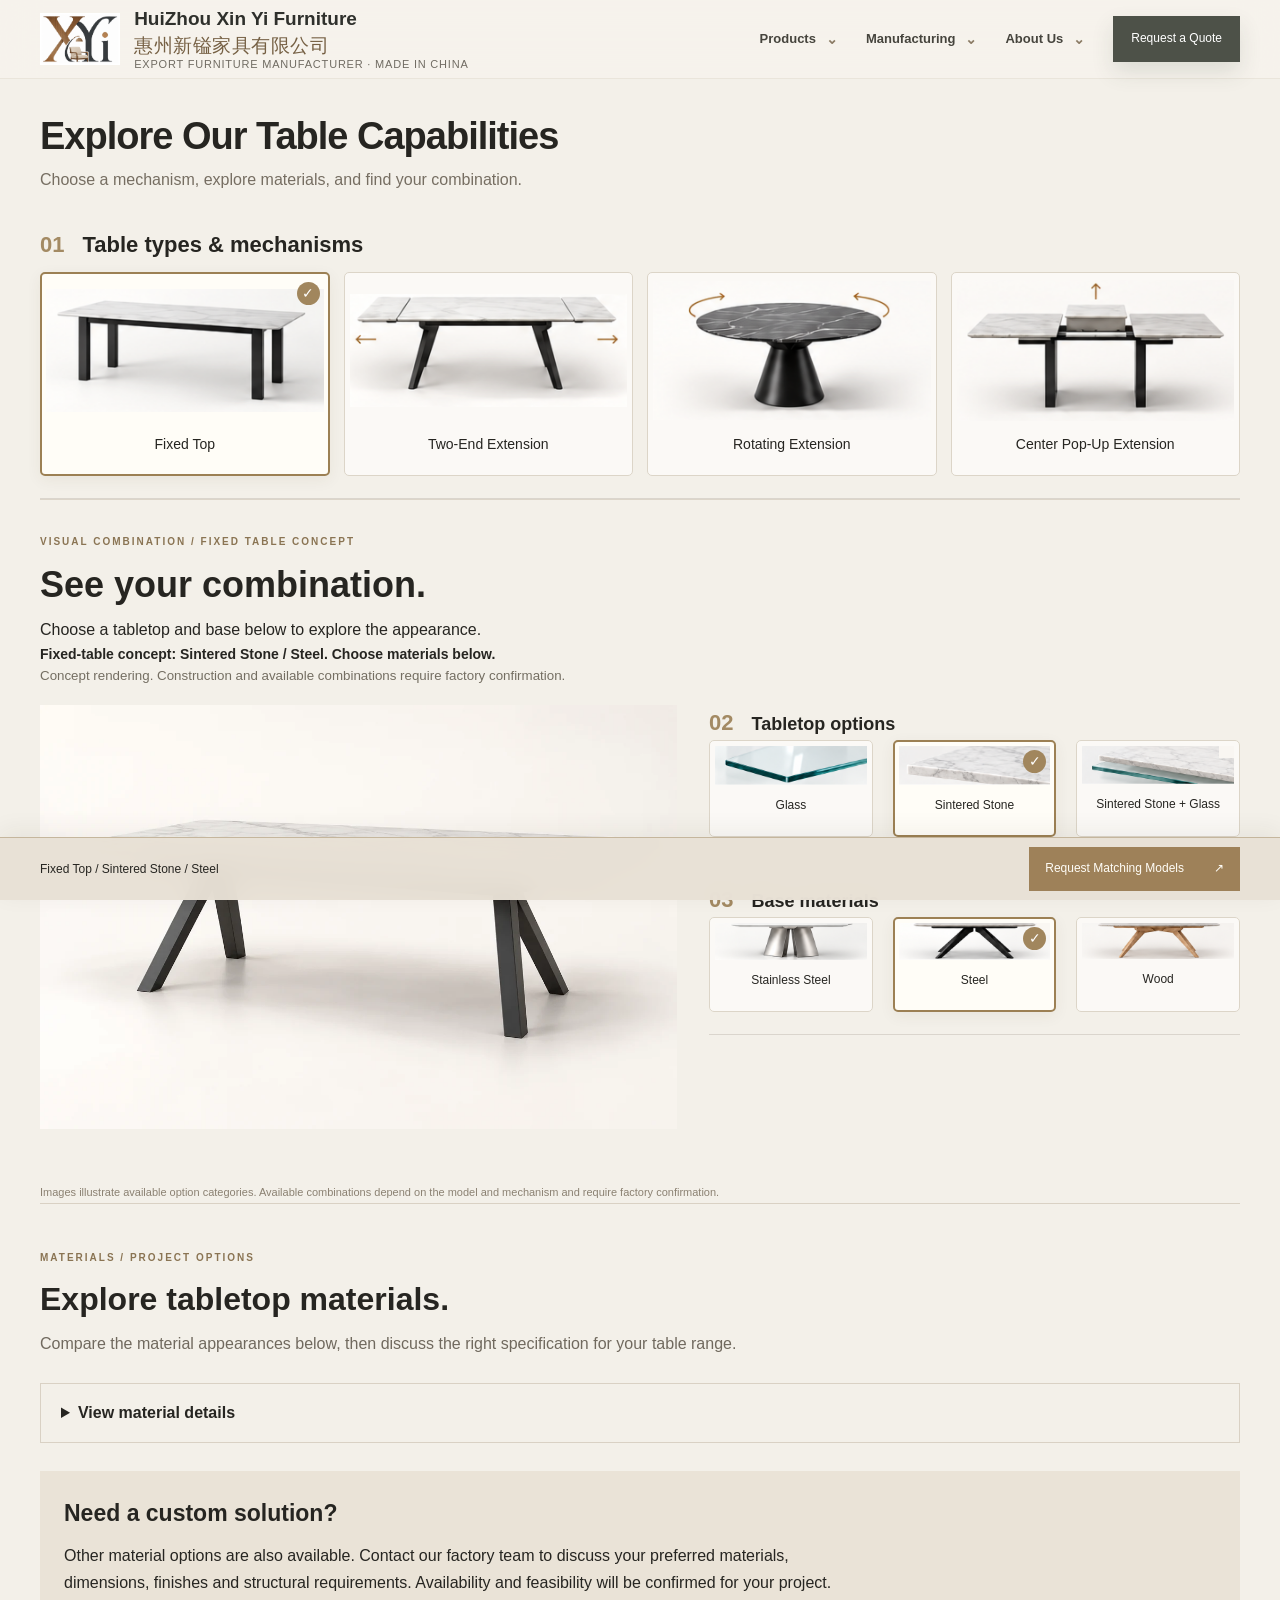
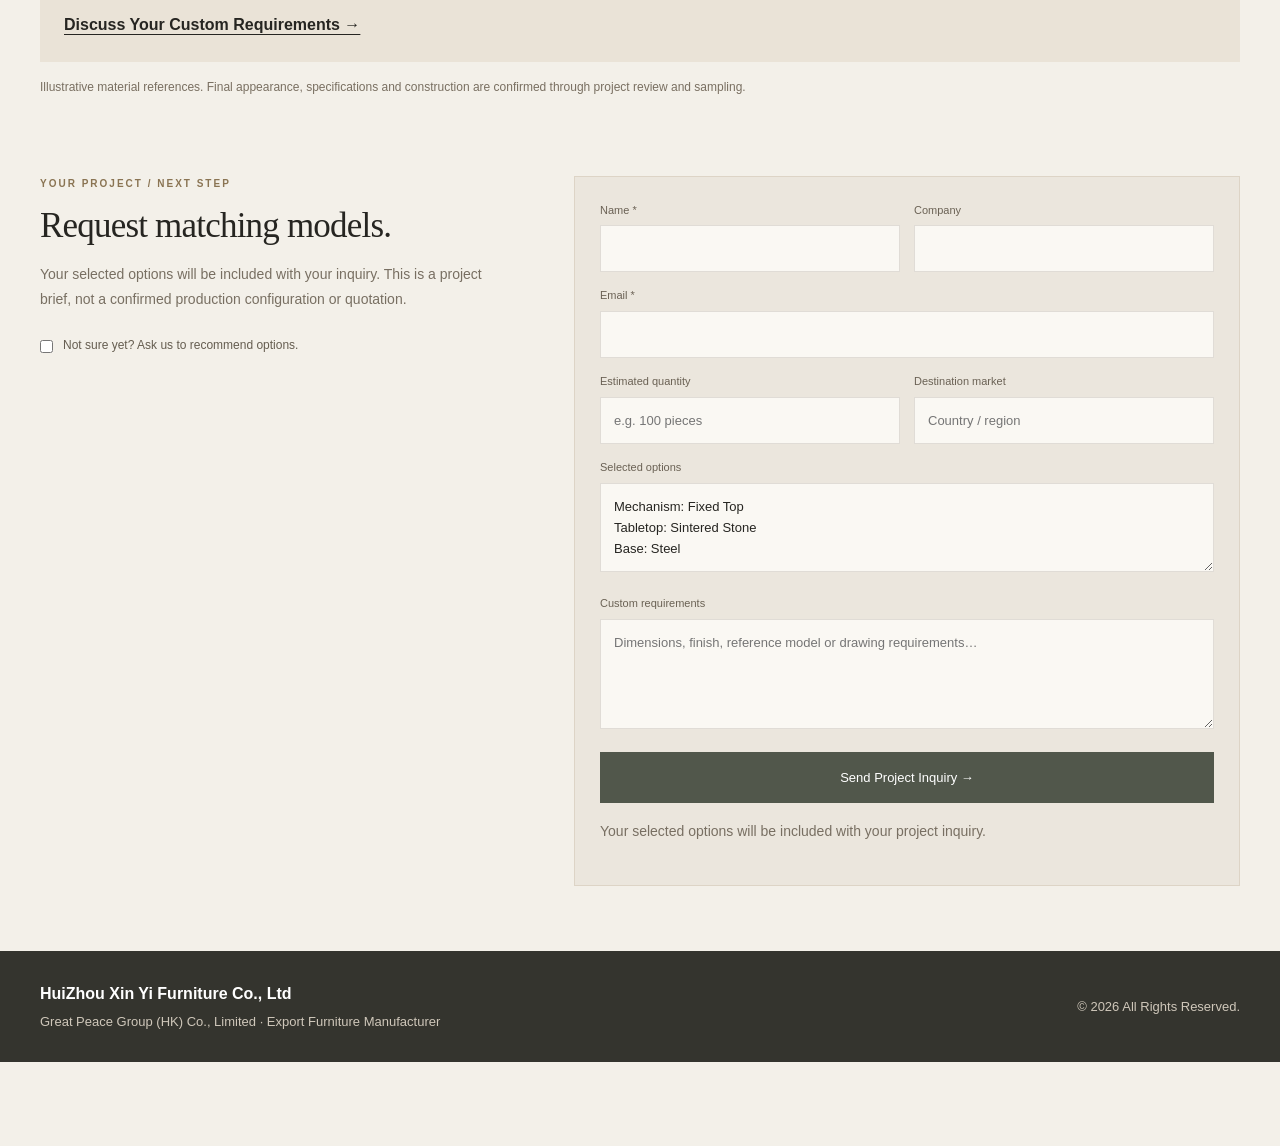
==== commit 360d488e: "Refine dining table materials and configuration experience" ====
--- a/dining-tables/index.html
+++ b/dining-tables/index.html
@@ -282,7 +282,7 @@
     </button>
   </div>
   <div class="mobile-menu" id="mobileMenu"><details class="xy-nav-group"><summary>Products <span aria-hidden="true">⌄</span></summary><div class="xy-nav-panel"><a href="/dining-tables/">Dining Tables</a><a href="/#production">Production Collection</a><a href="/#original-design">Original Design</a></div></details><details class="xy-nav-group"><summary>Manufacturing <span aria-hidden="true">⌄</span></summary><div class="xy-nav-panel"><a href="/metal-frame-furniture-manufacturing/">Metal Frame Capabilities</a><a href="/#factory">Our Factory</a><a href="/#quality">Quality Control</a></div></details><details class="xy-nav-group"><summary>About Us <span aria-hidden="true">⌄</span></summary><div class="xy-nav-panel"><a href="/#about">Company Overview</a><a href="/#workflow">Cooperation Process</a><a href="/#terms">Order Terms</a></div></details><a href="#table-inquiry" class="nav-cta">Request a Quote</a></div>
-</nav><main id="main"><header class="table-intro container"><p class="table-eyebrow">DINING TABLES / OEM &amp; ODM</p><h1>Explore Our Table Capabilities</h1><div><p>Choose a mechanism, explore materials, and find your combination.</p></div></header><form id="tableForm" action="https://formspree.io/f/mjglgnby" method="POST"><div class="container option-sections"><fieldset class="option-section"><legend><span>01</span>Table types & mechanisms</legend><p class="section-description">Choose the function your project needs.</p><div class="option-grid mechanism"><label class="option-card"><input type="radio" name="mechanism" value="Fixed Top" required><span class="option-visual"><span class="source-crop crop-fixed" style="aspect-ratio:311/137"><img src="/assets/table-options/source-enhanced-3072.png" alt="" width="1536" height="1024" style="width:493.89067524%;left:-29.26045016%;top:-172.99270073%"></span><span class="choice-check" aria-hidden="true">✓</span></span><span class="option-name">Fixed Top</span><span class="option-description">A fixed tabletop.</span></label><label class="option-card"><input type="radio" name="mechanism" value="Two-End Extension" required><span class="option-visual"><span class="source-crop crop-two-end" style="aspect-ratio:313/127"><img src="/assets/table-options/source-enhanced-3072.png" alt="" width="1536" height="1024" style="width:490.73482428%;left:-140.25559105%;top:-193.70078740%"></span><span class="choice-check" aria-hidden="true">✓</span></span><span class="option-name">Two-End Extension</span><span class="option-description">Extension at both ends.</span></label><label class="option-card"><input type="radio" name="mechanism" value="Rotating Extension" required><span class="option-visual"><span class="source-crop crop-rotating" style="aspect-ratio:309/154"><img src="/assets/table-options/source-enhanced-3072.png" alt="" width="1536" height="1024" style="width:497.08737864%;left:-256.31067961%;top:-142.85714286%"></span><span class="choice-check" aria-hidden="true">✓</span></span><span class="option-name">Rotating Extension</span><span class="option-description">A rotating extension mechanism.</span></label><label class="option-card"><input type="radio" name="mechanism" value="Center Pop-Up Extension" required><span class="option-visual"><span class="source-crop crop-center-popup" style="aspect-ratio:307/155"><img src="/assets/table-options/source-enhanced-3072.png" alt="" width="1536" height="1024" style="width:500.32573290%;left:-371.00977199%;top:-140.64516129%"></span><span class="choice-check" aria-hidden="true">✓</span></span><span class="option-name">Center Pop-Up Extension</span><span class="option-description">A center section that lifts into position.</span></label></div></fieldset><section class="inline-builder combined-builder" id="visual-builder" aria-labelledby="visual-title"><div><p class="table-eyebrow">VISUAL COMBINATION / FIXED TABLE CONCEPT</p><h2 id="visual-title">See your combination.</h2><p>Choose a tabletop and base below to explore the appearance.</p><p id="inline-note" role="status">Fixed-table concept: Sintered Stone / Steel.</p><small>Concept rendering. Construction and available combinations require factory confirmation.</small></div><img id="inline-visual" src="/assets/table-builder/steel-stone.webp" alt="Concept fixed table with sintered stone top and steel base" width="1200" height="800"><div class="combined-controls"><fieldset class="option-section"><legend><span>02</span>Tabletop options</legend><p class="section-description">Explore the surface and layered construction.</p><div class="option-grid tabletop"><label class="option-card"><input type="radio" name="tabletop" value="Glass" required><span class="option-visual"><span class="source-crop crop-glass" style="aspect-ratio:422/108"><img src="/assets/table-options/source-enhanced-3072.png" alt="" width="1536" height="1024" style="width:363.98104265%;left:-21.56398104%;top:-477.77777778%"></span><span class="choice-check" aria-hidden="true">✓</span></span><span class="option-name">Glass</span><span class="option-description">Glass tabletop.</span></label><label class="option-card"><input type="radio" name="tabletop" value="Sintered Stone" required><span class="option-visual"><span class="source-crop crop-sintered-stone" style="aspect-ratio:424/108"><img src="/assets/table-options/source-enhanced-3072.png" alt="" width="1536" height="1024" style="width:362.26415094%;left:-131.83962264%;top:-477.77777778%"></span><span class="choice-check" aria-hidden="true">✓</span></span><span class="option-name">Sintered Stone</span><span class="option-description">Sintered stone tabletop.</span></label><label class="option-card"><input type="radio" name="tabletop" value="Sintered Stone + Glass" required><span class="option-visual"><span class="source-crop crop-stone-glass" style="aspect-ratio:431/108"><img src="/assets/table-options/source-enhanced-3072.png" alt="" width="1536" height="1024" style="width:356.38051044%;left:-235.96287703%;top:-477.77777778%"><span class="source-ui-cover" aria-hidden="true"></span></span><span class="choice-check" aria-hidden="true">✓</span></span><span class="option-name">Sintered Stone + Glass</span><span class="option-description">Combined sintered stone and glass.</span></label></div></fieldset><fieldset class="option-section"><legend><span>03</span>Base materials</legend><p class="section-description">Select your preferred base material.</p><div class="option-grid base"><label class="option-card"><input type="radio" name="base" value="Stainless Steel" required><span class="option-visual"><span class="source-crop crop-stainless-steel" style="aspect-ratio:418/101"><img src="/assets/table-options/source-enhanced-3072.png" alt="" width="1536" height="1024" style="width:367.46411483%;left:-22.00956938%;top:-736.63366337%"></span><span class="choice-check" aria-hidden="true">✓</span></span><span class="option-name">Stainless Steel</span><span class="option-description">Stainless steel base.</span></label><label class="option-card"><input type="radio" name="base" value="Steel" required><span class="option-visual"><span class="source-crop crop-steel" style="aspect-ratio:422/101"><img src="/assets/table-options/source-enhanced-3072.png" alt="" width="1536" height="1024" style="width:363.98104265%;left:-132.46445498%;top:-736.63366337%"><span class="source-ui-cover" aria-hidden="true"></span></span><span class="choice-check" aria-hidden="true">✓</span></span><span class="option-name">Steel</span><span class="option-description">Steel base.</span></label><label class="option-card"><input type="radio" name="base" value="Wood" required><span class="option-visual"><span class="source-crop crop-wood" style="aspect-ratio:427/101"><img src="/assets/table-options/source-enhanced-3072.png" alt="" width="1536" height="1024" style="width:359.71896956%;left:-238.87587822%;top:-736.63366337%"></span><span class="choice-check" aria-hidden="true">✓</span></span><span class="option-name">Wood</span><span class="option-description">Wood base.</span></label></div></fieldset></div></section><p class="illustration-note">Images illustrate available option categories. Available combinations depend on the model and mechanism and require factory confirmation.</p><section class="custom-section"><div><p class="table-eyebrow">BEYOND STANDARD OPTIONS</p><h2>Have a different<br>table in mind?</h2></div><div><p>Share your dimensions, preferred finish, reference model or drawing. Custom requirements are reviewed for feasibility, sampling and quotation.</p><a href="#visual-builder">Explore your combination ↑</a></div></section><section class="inquiry-section" id="table-inquiry"><div><p class="table-eyebrow">YOUR PROJECT / NEXT STEP</p><h2>Request matching models.</h2><p>Your selected options will be included with your inquiry. This is a project brief, not a confirmed production configuration or quotation.</p><label class="unsure"><input id="unsure" type="checkbox" name="selection_help" value="Please recommend options">Not sure yet? Ask us to recommend options.</label></div><div class="table-form"><div class="form-row"><div class="field"><label for="buyer-name">Name *</label><input id="buyer-name" name="name" autocomplete="name" required></div><div class="field"><label for="buyer-company">Company</label><input id="buyer-company" name="company" autocomplete="organization"></div></div><div class="field"><label for="buyer-email">Email *</label><input id="buyer-email" type="email" name="email" autocomplete="email" required></div><div class="form-row"><div class="field"><label for="table-qty">Estimated quantity</label><input id="table-qty" name="quantity" placeholder="e.g. 100 pieces"></div><div class="field"><label for="table-market">Destination market</label><input id="table-market" name="destination" placeholder="Country / region"></div></div><div class="field"><label for="selection-detail">Selected options</label><textarea id="selection-detail" name="selected_options" readonly rows="3">No options selected yet.</textarea></div><div class="field"><label for="requirements">Custom requirements</label><textarea id="requirements" name="message" placeholder="Dimensions, finish, reference model or drawing requirements…" rows="4"></textarea></div><input type="hidden" name="source_page" value="/dining-tables/"><input type="hidden" name="_subject" value="Dining table options inquiry — Xin Yi Furniture"><input type="text" name="_gotcha" tabindex="-1" autocomplete="off" hidden><button class="table-submit" type="submit">Send Project Inquiry →</button><p id="table-status" role="status" aria-live="polite"></p><p class="form-note">Your selected options will be included with your project inquiry.</p></div></section></div><aside class="selection-bar" aria-label="Your table selection"><div class="container selection-inner"><div><span class="selection-label">YOUR SELECTION <b id="selection-count">0 / 3</b></span><p id="selection-summary" role="status" aria-live="polite">Choose your preferred options above.</p><small>Model compatibility is confirmed by our team.</small></div><a class="selection-cta" href="#table-inquiry">Request Matching Models <span aria-hidden="true">↗</span></a></div></aside></form></main><footer class="footer">
+</nav><main id="main"><header class="table-intro container"><p class="table-eyebrow">DINING TABLES / OEM &amp; ODM</p><h1>Explore Our Table Capabilities</h1><div><p>Choose a mechanism, explore materials, and find your combination.</p></div></header><form id="tableForm" action="https://formspree.io/f/mjglgnby" method="POST"><div class="container option-sections"><fieldset class="option-section"><legend><span>01</span>Table types & mechanisms</legend><p class="section-description">Choose the function your project needs.</p><div class="option-grid mechanism"><label class="option-card"><input type="radio" name="mechanism" value="Fixed Top" checked required><span class="option-visual"><span class="source-crop crop-fixed" style="aspect-ratio:311/137"><img src="/assets/table-options/source-enhanced-3072.png" alt="" width="1536" height="1024" style="width:493.89067524%;left:-29.26045016%;top:-172.99270073%"></span><span class="choice-check" aria-hidden="true">✓</span></span><span class="option-name">Fixed Top</span><span class="option-description">A fixed tabletop.</span></label><label class="option-card"><input type="radio" name="mechanism" value="Two-End Extension" required><span class="option-visual"><span class="source-crop crop-two-end" style="aspect-ratio:313/127"><img src="/assets/table-options/source-enhanced-3072.png" alt="" width="1536" height="1024" style="width:490.73482428%;left:-140.25559105%;top:-193.70078740%"></span><span class="choice-check" aria-hidden="true">✓</span></span><span class="option-name">Two-End Extension</span><span class="option-description">Extension at both ends.</span></label><label class="option-card"><input type="radio" name="mechanism" value="Rotating Extension" required><span class="option-visual"><span class="source-crop crop-rotating" style="aspect-ratio:309/154"><img src="/assets/table-options/source-enhanced-3072.png" alt="" width="1536" height="1024" style="width:497.08737864%;left:-256.31067961%;top:-142.85714286%"></span><span class="choice-check" aria-hidden="true">✓</span></span><span class="option-name">Rotating Extension</span><span class="option-description">A rotating extension mechanism.</span></label><label class="option-card"><input type="radio" name="mechanism" value="Center Pop-Up Extension" required><span class="option-visual"><span class="source-crop crop-center-popup" style="aspect-ratio:307/155"><img src="/assets/table-options/source-enhanced-3072.png" alt="" width="1536" height="1024" style="width:500.32573290%;left:-371.00977199%;top:-140.64516129%"></span><span class="choice-check" aria-hidden="true">✓</span></span><span class="option-name">Center Pop-Up Extension</span><span class="option-description">A center section that lifts into position.</span></label></div></fieldset><section class="inline-builder combined-builder" id="visual-builder" aria-labelledby="visual-title"><div><p class="table-eyebrow">VISUAL COMBINATION / FIXED TABLE CONCEPT</p><h2 id="visual-title">See your combination.</h2><p>Choose a tabletop and base below to explore the appearance.</p><p id="inline-note" role="status">Fixed-table concept: Sintered Stone / Steel.</p><small>Concept rendering. Construction and available combinations require factory confirmation.</small></div><div class="combination-image"><span id="reference-label" hidden>Reference only — preview unavailable for this combination</span><img id="inline-visual" src="/assets/table-builder/steel-stone.webp" alt="Concept fixed table with sintered stone top and steel base" width="1200" height="800"></div><div class="combined-controls"><fieldset class="option-section"><legend><span>02</span>Tabletop options</legend><p class="section-description">Explore the surface and layered construction.</p><div class="option-grid tabletop"><label class="option-card"><input type="radio" name="tabletop" value="Glass" required><span class="option-visual"><span class="source-crop crop-glass" style="aspect-ratio:422/108"><img src="/assets/table-options/source-enhanced-3072.png" alt="" width="1536" height="1024" style="width:363.98104265%;left:-21.56398104%;top:-477.77777778%"></span><span class="choice-check" aria-hidden="true">✓</span></span><span class="option-name">Glass</span><span class="option-description">Glass tabletop.</span></label><label class="option-card"><input type="radio" name="tabletop" value="Sintered Stone" checked required><span class="option-visual"><span class="source-crop crop-sintered-stone" style="aspect-ratio:424/108"><img src="/assets/table-options/source-enhanced-3072.png" alt="" width="1536" height="1024" style="width:362.26415094%;left:-131.83962264%;top:-477.77777778%"></span><span class="choice-check" aria-hidden="true">✓</span></span><span class="option-name">Sintered Stone</span><span class="option-description">Sintered stone tabletop.</span></label><label class="option-card"><input type="radio" name="tabletop" value="Sintered Stone + Glass" required><span class="option-visual"><span class="source-crop crop-stone-glass" style="aspect-ratio:431/108"><img src="/assets/table-options/source-enhanced-3072.png" alt="" width="1536" height="1024" style="width:356.38051044%;left:-235.96287703%;top:-477.77777778%"><span class="source-ui-cover" aria-hidden="true"></span></span><span class="choice-check" aria-hidden="true">✓</span></span><span class="option-name">Sintered Stone + Glass</span><span class="option-description">Combined sintered stone and glass.</span></label></div></fieldset><fieldset class="option-section"><legend><span>03</span>Base materials</legend><p class="section-description">Select your preferred base material.</p><div class="option-grid base"><label class="option-card"><input type="radio" name="base" value="Stainless Steel" required><span class="option-visual"><span class="source-crop crop-stainless-steel" style="aspect-ratio:418/101"><img src="/assets/table-options/source-enhanced-3072.png" alt="" width="1536" height="1024" style="width:367.46411483%;left:-22.00956938%;top:-736.63366337%"></span><span class="choice-check" aria-hidden="true">✓</span></span><span class="option-name">Stainless Steel</span><span class="option-description">Stainless steel base.</span></label><label class="option-card"><input type="radio" name="base" value="Steel" checked required><span class="option-visual"><span class="source-crop crop-steel" style="aspect-ratio:422/101"><img src="/assets/table-options/source-enhanced-3072.png" alt="" width="1536" height="1024" style="width:363.98104265%;left:-132.46445498%;top:-736.63366337%"><span class="source-ui-cover" aria-hidden="true"></span></span><span class="choice-check" aria-hidden="true">✓</span></span><span class="option-name">Steel</span><span class="option-description">Steel base.</span></label><label class="option-card"><input type="radio" name="base" value="Wood" required><span class="option-visual"><span class="source-crop crop-wood" style="aspect-ratio:427/101"><img src="/assets/table-options/source-enhanced-3072.png" alt="" width="1536" height="1024" style="width:359.71896956%;left:-238.87587822%;top:-736.63366337%"></span><span class="choice-check" aria-hidden="true">✓</span></span><span class="option-name">Wood</span><span class="option-description">Wood base.</span></label></div></fieldset></div></section><p class="illustration-note">Images illustrate available option categories. Available combinations depend on the model and mechanism and require factory confirmation.</p><section class="tabletop-materials" id="tabletop-materials"><p class="table-eyebrow">MATERIALS / PROJECT OPTIONS</p><h2>Explore tabletop materials.</h2><p class="material-intro">Compare the material appearances below, then discuss the right specification for your table range.</p><details class="material-disclosure"><summary>View material details</summary><div class="material-details-grid"><article class="material-detail"><div class="material-closeup"><span class="source-crop crop-glass" style="aspect-ratio:422/108"><img src="/assets/table-options/source-enhanced-3072.png" alt="" width="1536" height="1024" style="width:363.98104265%;left:-21.56398104%;top:-477.77777778%"></span></div><h3>Glass</h3><p>Explore the glass appearance and edge detail. Discuss your preferred dimensions, edge treatment and finish with our factory team.</p></article><article class="material-detail"><div class="material-closeup"><span class="source-crop crop-sintered-stone" style="aspect-ratio:424/108"><img src="/assets/table-options/source-enhanced-3072.png" alt="" width="1536" height="1024" style="width:362.26415094%;left:-131.83962264%;top:-477.77777778%"></span></div><h3>Sintered Stone</h3><p>Explore stone-look surface patterns. Contact our team to review available colours, patterns and specifications for your project.</p></article><article class="material-detail"><div class="material-closeup"><span class="source-crop crop-stone-glass" style="aspect-ratio:431/108"><img src="/assets/table-options/source-enhanced-3072.png" alt="" width="1536" height="1024" style="width:356.38051044%;left:-235.96287703%;top:-477.77777778%"><span class="source-ui-cover" aria-hidden="true"></span></div><h3>Sintered Stone + Glass</h3><p>Explore a layered tabletop direction. The material combination, thickness and structure are confirmed for the selected model.</p></article></div></details><div class="material-contact"><h3>Need a custom solution?</h3><p>Other material options are also available. Contact our factory team to discuss your preferred materials, dimensions, finishes and structural requirements. Availability and feasibility will be confirmed for your project.</p><a href="#table-inquiry">Discuss Your Custom Requirements →</a></div><p class="material-disclaimer">Illustrative material references. Final appearance, specifications and construction are confirmed through project review and sampling.</p></section><section class="inquiry-section" id="table-inquiry"><div><p class="table-eyebrow">YOUR PROJECT / NEXT STEP</p><h2>Request matching models.</h2><p>Your selected options will be included with your inquiry. This is a project brief, not a confirmed production configuration or quotation.</p><label class="unsure"><input id="unsure" type="checkbox" name="selection_help" value="Please recommend options">Not sure yet? Ask us to recommend options.</label></div><div class="table-form"><div class="form-row"><div class="field"><label for="buyer-name">Name *</label><input id="buyer-name" name="name" autocomplete="name" required></div><div class="field"><label for="buyer-company">Company</label><input id="buyer-company" name="company" autocomplete="organization"></div></div><div class="field"><label for="buyer-email">Email *</label><input id="buyer-email" type="email" name="email" autocomplete="email" required></div><div class="form-row"><div class="field"><label for="table-qty">Estimated quantity</label><input id="table-qty" name="quantity" placeholder="e.g. 100 pieces"></div><div class="field"><label for="table-market">Destination market</label><input id="table-market" name="destination" placeholder="Country / region"></div></div><div class="field"><label for="selection-detail">Selected options</label><textarea id="selection-detail" name="selected_options" readonly rows="3">No options selected yet.</textarea></div><div class="field"><label for="requirements">Custom requirements</label><textarea id="requirements" name="message" placeholder="Dimensions, finish, reference model or drawing requirements…" rows="4"></textarea></div><input type="hidden" name="source_page" value="/dining-tables/"><input type="hidden" name="_subject" value="Dining table options inquiry — Xin Yi Furniture"><input type="text" name="_gotcha" tabindex="-1" autocomplete="off" hidden><button class="table-submit" type="submit">Send Project Inquiry →</button><p id="table-status" role="status" aria-live="polite"></p><p class="form-note">Your selected options will be included with your project inquiry.</p></div></section></div><aside class="selection-bar" aria-label="Your table selection"><div class="container selection-inner"><div><span class="selection-label">YOUR SELECTION <b id="selection-count">0 / 3</b></span><p id="selection-summary" role="status" aria-live="polite">Choose your preferred options above.</p><small>Model compatibility is confirmed by our team.</small></div><a class="selection-cta" href="#table-inquiry">Request Matching Models <span aria-hidden="true">↗</span></a></div></aside></form></main><footer class="footer">
   <div class="container footer-inner">
     <div>
       <strong>HuiZhou Xin Yi Furniture Co., Ltd</strong>
--- a/assets/table-options.css
+++ b/assets/table-options.css
@@ -8,3 +8,7 @@
 @media(min-width:901px){.table-page .option-grid.mechanism{gap:14px}.table-page .option-grid.mechanism .option-visual{min-height:145px}.table-page .option-grid.tabletop,.table-page .option-grid.base{gap:20px}.table-page .option-section{margin-top:18px;padding-top:9px;padding-bottom:22px}}
 @media(max-width:620px){.table-page .table-intro{padding:24px 0 16px}.table-page .table-intro h1{font-size:29px;letter-spacing:-.6px}.table-page .table-intro>div p{font-size:12px}.table-page .option-section legend{font-size:18px}.table-page .option-section legend span{font-size:18px}.table-page .option-visual{min-height:91px}.table-page .option-name{font-size:11px}.table-page .option-section{padding-bottom:18px}.table-page .tabletop .option-grid{grid-template-columns:1fr}.table-page .source-ui-cover{height:31%}}
 .table-page #main{scroll-margin-top:110px}
+
+.tabletop-materials{padding:46px 0;border-top:1px solid #d9d1c4;scroll-margin-top:110px}.tabletop-materials h2{font-size:32px;line-height:1.2;margin:12px 0}.material-intro{max-width:720px;color:#70695e;margin-bottom:26px}.material-details-grid{display:grid;grid-template-columns:repeat(3,minmax(0,1fr));gap:24px}.material-detail{min-width:0}.material-closeup{background:#faf9f6;overflow:hidden;border:1px solid #e0d9ce}.material-closeup .source-crop{display:block;position:relative;overflow:hidden;width:100%}.material-closeup img{position:absolute;max-width:none;height:auto}.material-detail h3{font-size:19px;margin:16px 0 8px}.material-detail p{font-size:14px;line-height:1.7;color:#71695d}.material-contact{padding:24px;background:#eae3d7;margin-top:28px}.material-contact h3{font-size:23px;margin-bottom:10px}.material-contact p{max-width:800px;line-height:1.7}.material-contact a{display:inline-block;margin-top:16px;text-decoration:underline;text-underline-offset:4px;font-weight:600}.material-disclaimer{font-size:12px;color:#796f61;margin-top:16px}@media(max-width:700px){.material-details-grid{grid-template-columns:1fr}.tabletop-materials h2{font-size:27px}}
+
+.material-disclosure{border:1px solid #d9d1c4;padding:16px 20px;margin-top:20px}.material-disclosure>summary{cursor:pointer;font-weight:600;list-style-position:inside}.material-disclosure[open] .material-details-grid{margin-top:22px}.selection-inner{padding:9px 0;gap:16px}.selection-inner .selection-label,.selection-inner small{display:none}.selection-inner p{margin:0;font-size:12px}.selection-bar .selection-cta{padding:10px 16px;font-size:12px}.table-page{padding-bottom:84px}@media(max-width:700px){.selection-inner{display:flex;gap:10px;padding:8px 0}.selection-inner>div{flex:1;min-width:0}.selection-inner p{font-size:11px}.selection-bar .selection-cta{width:auto;margin:0;padding:10px;font-size:11px;flex-shrink:0}.table-page{padding-bottom:100px}}
--- a/assets/table-builder-inline.css
+++ b/assets/table-builder-inline.css
@@ -1,2 +1,4 @@
 .inline-builder{display:grid;grid-template-columns:1fr 1.7fr;gap:36px;align-items:center;padding:34px 0;border-top:1px solid #dcd5c9;scroll-margin-top:110px}.inline-builder h2{font-size:36px;line-height:1.15;margin:12px 0}.inline-builder p{line-height:1.6}.inline-builder small{display:block;color:#746e62;line-height:1.6}.inline-builder img{width:100%;height:auto;display:block;background:#faf8f4}.inline-builder #inline-note{font-weight:600;font-size:14px}@media(max-width:700px){.inline-builder{grid-template-columns:1fr;gap:18px}.inline-builder h2{font-size:29px}.inline-builder img{grid-row:2}}
 .combined-builder{grid-template-columns:minmax(0,1.2fr) minmax(0,1fr);align-items:start;gap:18px 32px}.combined-builder>div:first-child{grid-column:1/-1}.combined-builder>img{grid-column:1;grid-row:2;position:sticky;top:110px}.combined-controls{grid-column:2;grid-row:2;min-width:0}.combined-controls .option-section{padding:0 0 22px;margin:0 0 22px}.combined-controls .option-grid{grid-template-columns:repeat(3,minmax(0,1fr));gap:8px}.combined-controls .option-name{font-size:12px;padding:8px 4px}.combined-controls legend{font-size:18px}.combined-controls .option-card{min-width:0}@media(max-width:700px){.combined-builder{grid-template-columns:1fr}.combined-builder>img{position:static;grid-column:1;grid-row:2}.combined-controls{grid-column:1;grid-row:3}}
+
+.combined-builder>.combination-image{grid-column:1;grid-row:2;position:sticky;top:110px;min-width:0;background:#faf8f4}.combination-image img{display:block;width:100%;height:auto}.combination-image #reference-label{position:absolute;left:12px;right:12px;top:12px;padding:10px 12px;background:#f6f0e5f2;border:1px solid #c5b79d;color:#443b2d;font-size:12px;line-height:1.5;z-index:2}.combination-image #reference-label[hidden]{display:none}@media(max-width:700px){.combined-builder>.combination-image{position:static;grid-column:1;grid-row:2}}
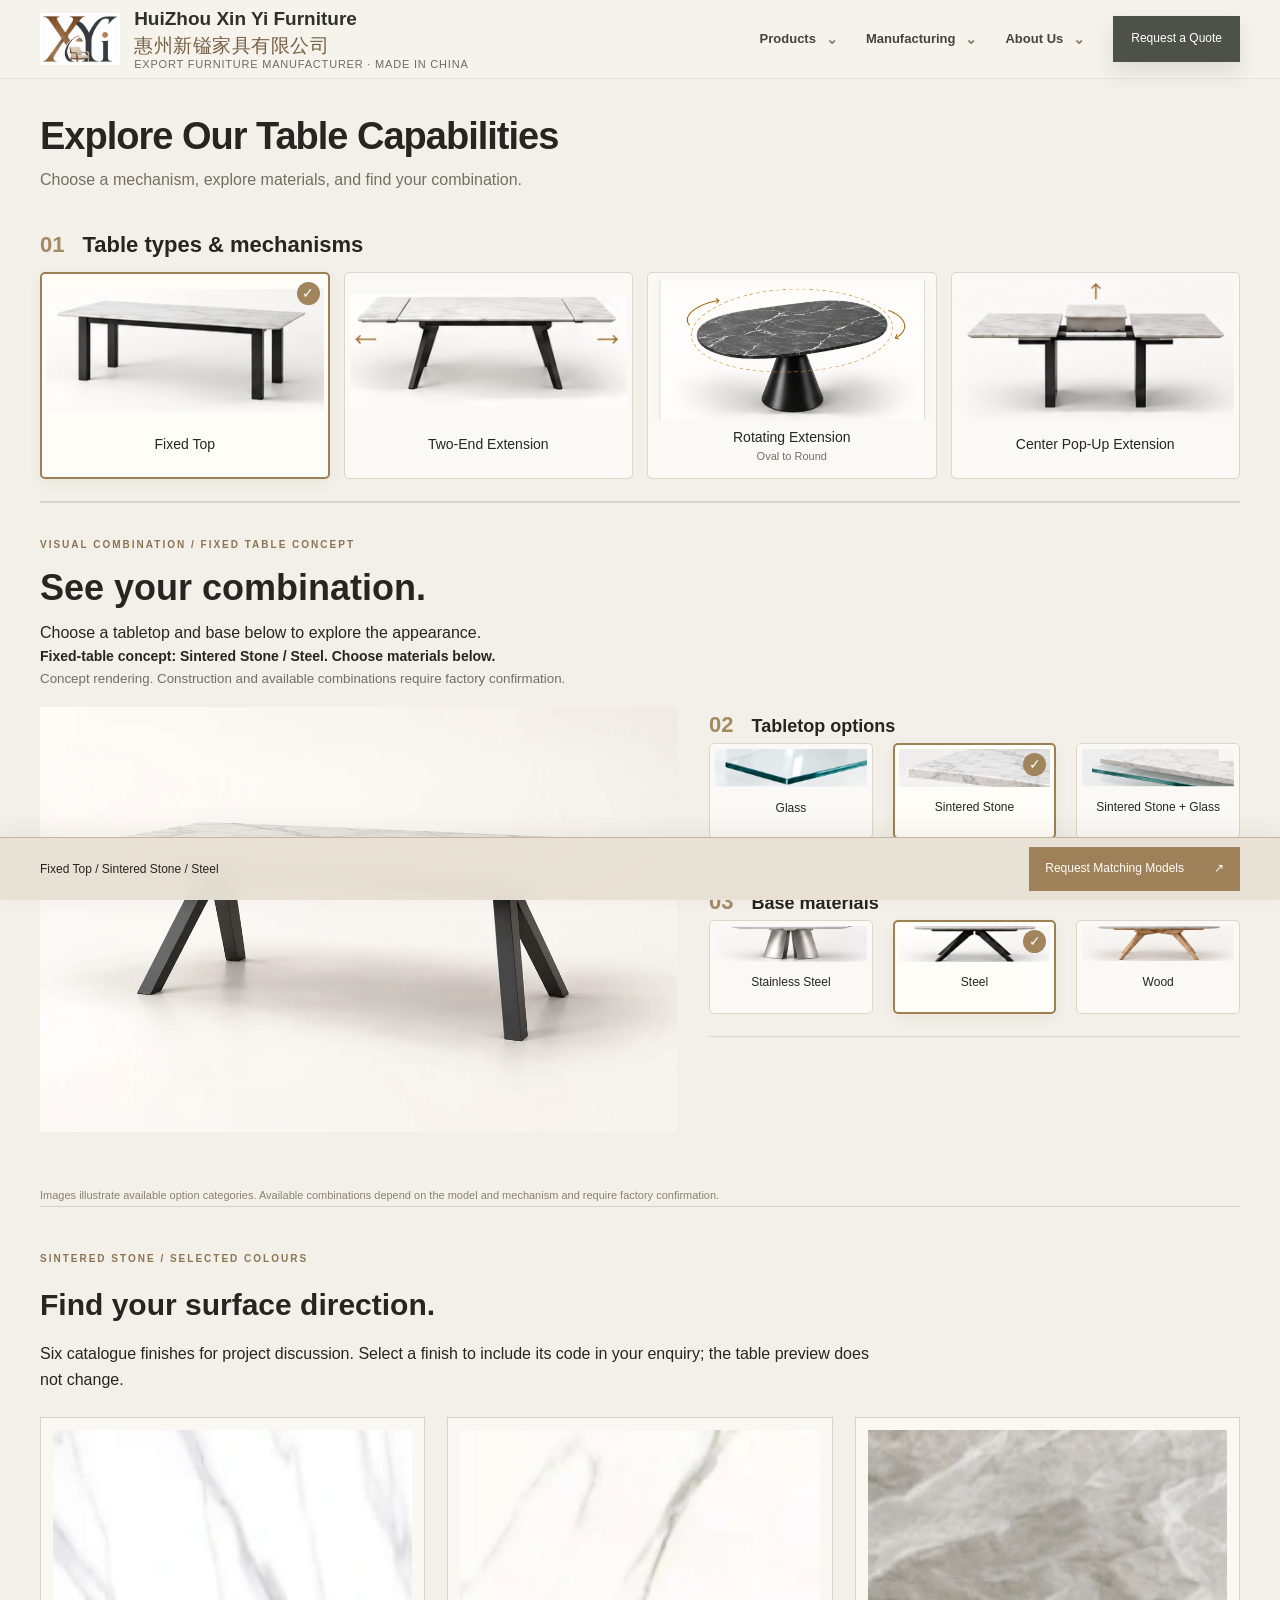
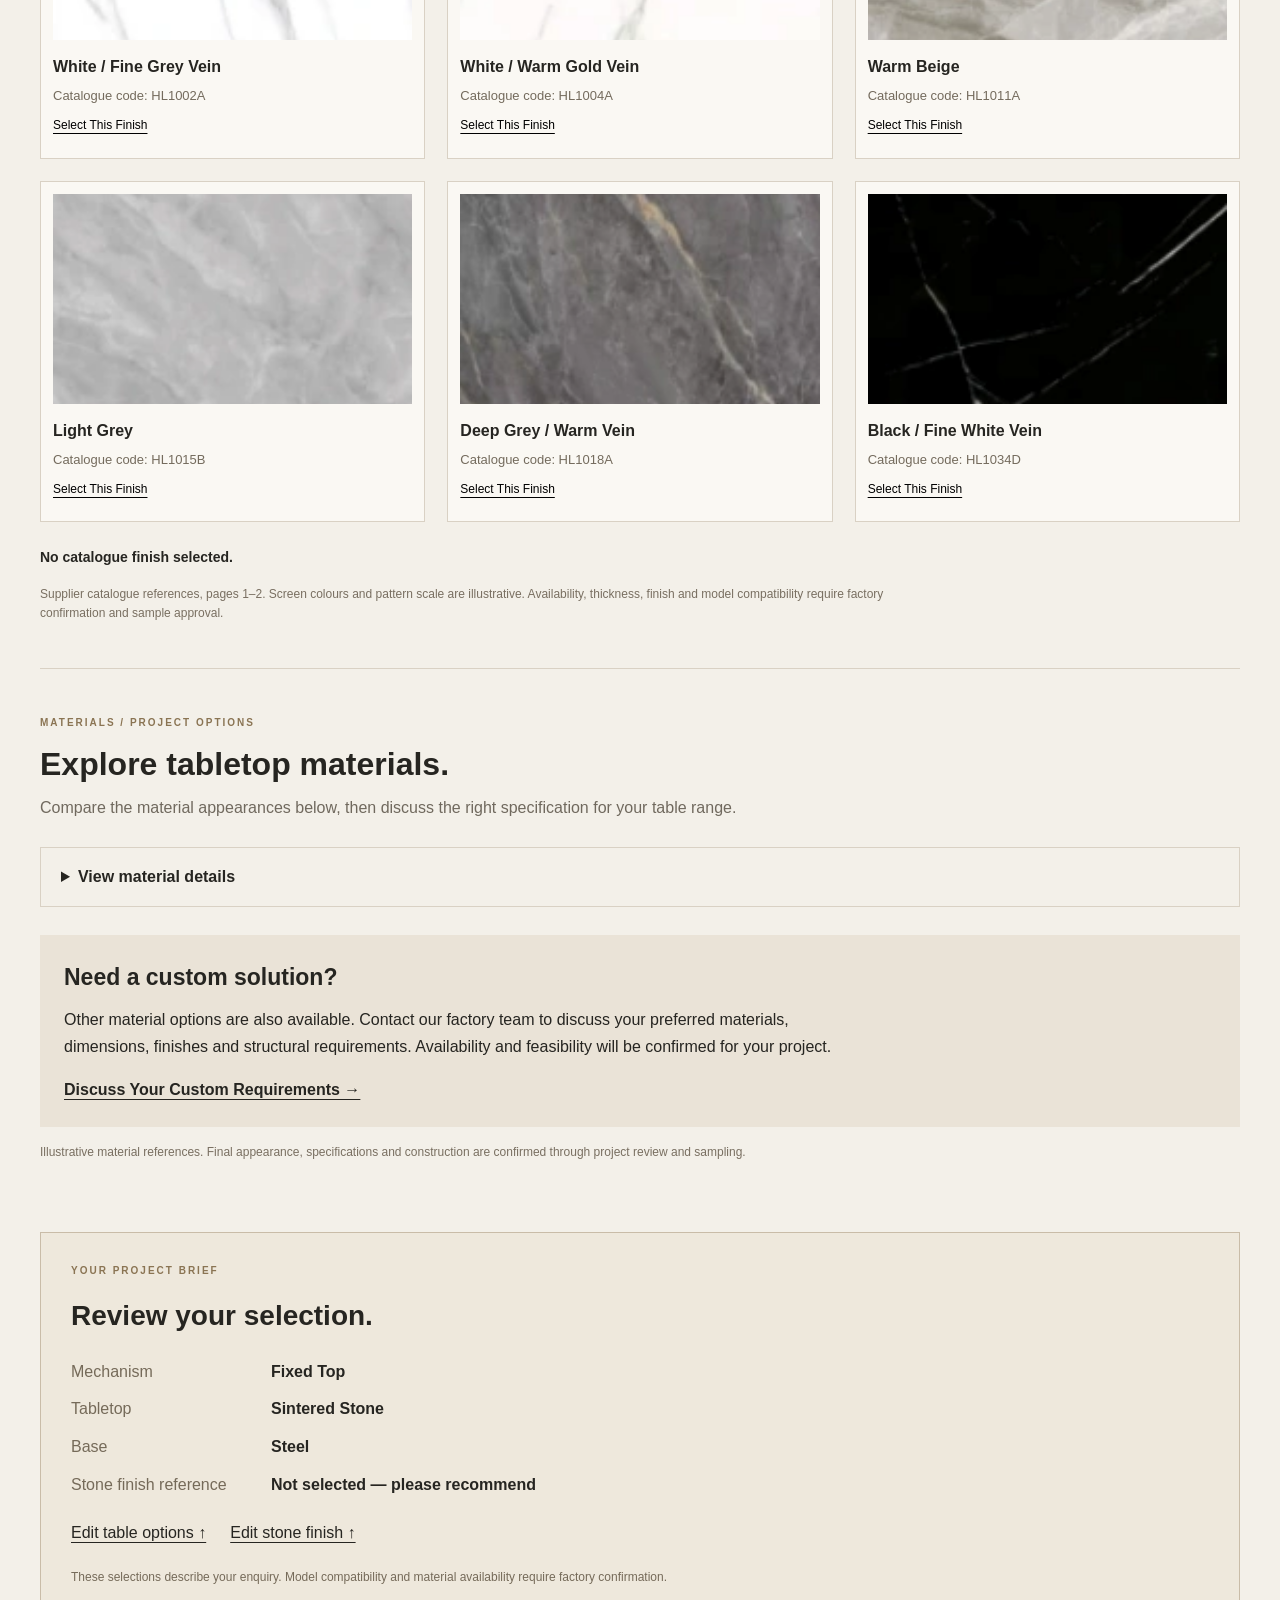
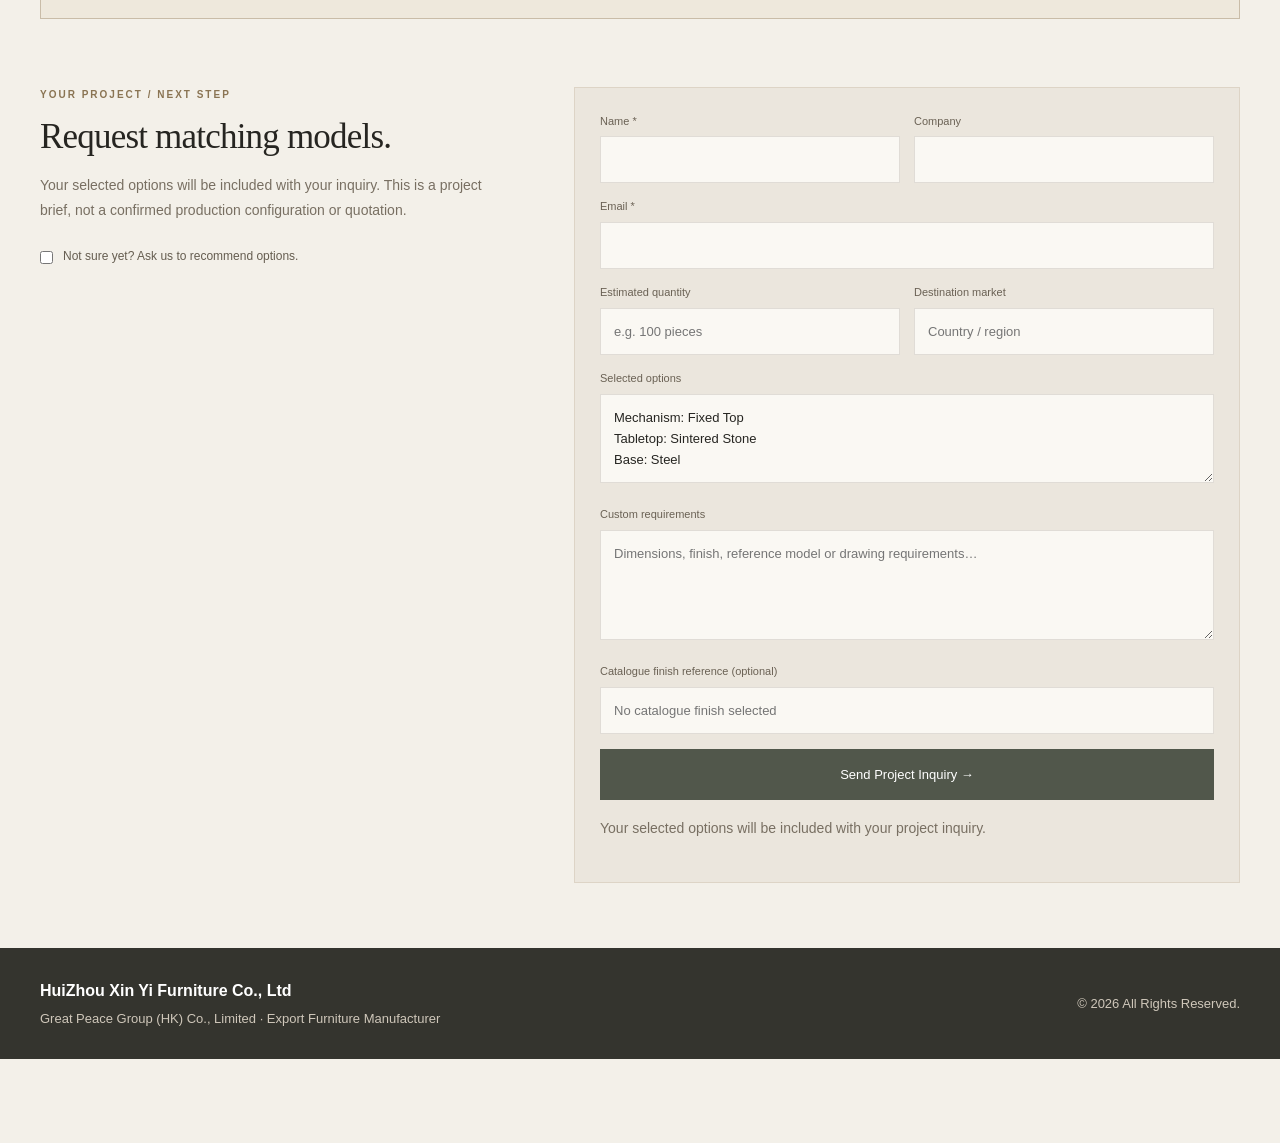
==== commit 059b6f7b: "Add catalogue stone finishes and enquiry selection review" ====
--- a/dining-tables/index.html
+++ b/dining-tables/index.html
@@ -266,7 +266,7 @@
   .hero-grid{padding-top:300px}
   .hero-credit{top:238px;bottom:auto;right:12px}
 }
-</style><link rel="stylesheet" href="/assets/interaction-motion.css?v=warm-mineral-1"><link rel="stylesheet" href="/assets/navigation-simple.css"><link rel="stylesheet" href="/assets/table-options.css"><script defer src="/assets/navigation-simple.js"></script><script defer src="/assets/table-options.js"></script><script type="application/ld+json">{"@context": "https://schema.org", "@type": "WebPage", "name": "Dining Tables \u2014 OEM / ODM & Customization", "url": "https://www.xy-furniture.com/dining-tables/", "description": "Dining table mechanisms, tabletop options and base materials for project review."}</script><link rel="stylesheet" href="/assets/table-builder-inline.css"><script defer src="/assets/table-builder-inline.js"></script><meta property="og:title" content="OEM Dining Tables &amp; Custom Options for Retailers | Xin Yi"><meta property="og:description" content="Explore fixed and extending dining table options, glass and sintered stone tops, and base materials. Send your OEM/ODM furniture sourcing brief for factory review."><meta name="twitter:title" content="OEM Dining Tables &amp; Custom Options for Retailers | Xin Yi"><meta name="twitter:description" content="Explore fixed and extending dining table options, glass and sintered stone tops, and base materials. Send your OEM/ODM furniture sourcing brief for factory review."><script type="application/ld+json">{"@context": "https://schema.org", "@type": "BreadcrumbList", "itemListElement": [{"@type": "ListItem", "position": 1, "name": "Home", "item": "https://www.xy-furniture.com/"}, {"@type": "ListItem", "position": 2, "name": "Dining Tables", "item": "https://www.xy-furniture.com/dining-tables/"}]}</script></head><body class="xy-tonal table-page"><a class="skip" href="#main">Skip to content</a><nav class="nav">
+</style><link rel="stylesheet" href="/assets/interaction-motion.css?v=warm-mineral-1"><link rel="stylesheet" href="/assets/navigation-simple.css"><link rel="stylesheet" href="/assets/table-options.css?v=selection-review-1"><script defer src="/assets/navigation-simple.js"></script><script defer src="/assets/table-options.js"></script><script type="application/ld+json">{"@context": "https://schema.org", "@type": "WebPage", "name": "Dining Tables \u2014 OEM / ODM & Customization", "url": "https://www.xy-furniture.com/dining-tables/", "description": "Dining table mechanisms, tabletop options and base materials for project review."}</script><link rel="stylesheet" href="/assets/table-builder-inline.css"><script defer src="/assets/table-builder-inline.js"></script><meta property="og:title" content="OEM Dining Tables &amp; Custom Options for Retailers | Xin Yi"><meta property="og:description" content="Explore fixed and extending dining table options, glass and sintered stone tops, and base materials. Send your OEM/ODM furniture sourcing brief for factory review."><meta name="twitter:title" content="OEM Dining Tables &amp; Custom Options for Retailers | Xin Yi"><meta name="twitter:description" content="Explore fixed and extending dining table options, glass and sintered stone tops, and base materials. Send your OEM/ODM furniture sourcing brief for factory review."><script type="application/ld+json">{"@context": "https://schema.org", "@type": "BreadcrumbList", "itemListElement": [{"@type": "ListItem", "position": 1, "name": "Home", "item": "https://www.xy-furniture.com/"}, {"@type": "ListItem", "position": 2, "name": "Dining Tables", "item": "https://www.xy-furniture.com/dining-tables/"}]}</script></head><body class="xy-tonal table-page"><a class="skip" href="#main">Skip to content</a><nav class="nav">
   <div class="container nav-inner">
     <a class="brand" href="/#top" aria-label="HuiZhou Xin Yi Furniture Co., Ltd">
       <img class="brand-mark" src="/assets/logo-mark.png" alt="Xin Yi Furniture logo" width="179" height="116">
@@ -282,7 +282,7 @@
     </button>
   </div>
   <div class="mobile-menu" id="mobileMenu"><details class="xy-nav-group"><summary>Products <span aria-hidden="true">⌄</span></summary><div class="xy-nav-panel"><a href="/dining-tables/">Dining Tables</a><a href="/#production">Production Collection</a><a href="/#original-design">Original Design</a></div></details><details class="xy-nav-group"><summary>Manufacturing <span aria-hidden="true">⌄</span></summary><div class="xy-nav-panel"><a href="/metal-frame-furniture-manufacturing/">Metal Frame Capabilities</a><a href="/#factory">Our Factory</a><a href="/#quality">Quality Control</a></div></details><details class="xy-nav-group"><summary>About Us <span aria-hidden="true">⌄</span></summary><div class="xy-nav-panel"><a href="/#about">Company Overview</a><a href="/#workflow">Cooperation Process</a><a href="/#terms">Order Terms</a></div></details><a href="#table-inquiry" class="nav-cta">Request a Quote</a></div>
-</nav><main id="main"><header class="table-intro container"><p class="table-eyebrow">DINING TABLES / OEM &amp; ODM</p><h1>Explore Our Table Capabilities</h1><div><p>Choose a mechanism, explore materials, and find your combination.</p></div></header><form id="tableForm" action="https://formspree.io/f/mjglgnby" method="POST"><div class="container option-sections"><fieldset class="option-section"><legend><span>01</span>Table types & mechanisms</legend><p class="section-description">Choose the function your project needs.</p><div class="option-grid mechanism"><label class="option-card"><input type="radio" name="mechanism" value="Fixed Top" checked required><span class="option-visual"><span class="source-crop crop-fixed" style="aspect-ratio:311/137"><img src="/assets/table-options/source-enhanced-3072.png" alt="" width="1536" height="1024" style="width:493.89067524%;left:-29.26045016%;top:-172.99270073%"></span><span class="choice-check" aria-hidden="true">✓</span></span><span class="option-name">Fixed Top</span><span class="option-description">A fixed tabletop.</span></label><label class="option-card"><input type="radio" name="mechanism" value="Two-End Extension" required><span class="option-visual"><span class="source-crop crop-two-end" style="aspect-ratio:313/127"><img src="/assets/table-options/source-enhanced-3072.png" alt="" width="1536" height="1024" style="width:490.73482428%;left:-140.25559105%;top:-193.70078740%"></span><span class="choice-check" aria-hidden="true">✓</span></span><span class="option-name">Two-End Extension</span><span class="option-description">Extension at both ends.</span></label><label class="option-card"><input type="radio" name="mechanism" value="Rotating Extension" required><span class="option-visual"><span class="source-crop crop-rotating" style="aspect-ratio:309/154"><img src="/assets/table-options/source-enhanced-3072.png" alt="" width="1536" height="1024" style="width:497.08737864%;left:-256.31067961%;top:-142.85714286%"></span><span class="choice-check" aria-hidden="true">✓</span></span><span class="option-name">Rotating Extension</span><span class="option-description">A rotating extension mechanism.</span></label><label class="option-card"><input type="radio" name="mechanism" value="Center Pop-Up Extension" required><span class="option-visual"><span class="source-crop crop-center-popup" style="aspect-ratio:307/155"><img src="/assets/table-options/source-enhanced-3072.png" alt="" width="1536" height="1024" style="width:500.32573290%;left:-371.00977199%;top:-140.64516129%"></span><span class="choice-check" aria-hidden="true">✓</span></span><span class="option-name">Center Pop-Up Extension</span><span class="option-description">A center section that lifts into position.</span></label></div></fieldset><section class="inline-builder combined-builder" id="visual-builder" aria-labelledby="visual-title"><div><p class="table-eyebrow">VISUAL COMBINATION / FIXED TABLE CONCEPT</p><h2 id="visual-title">See your combination.</h2><p>Choose a tabletop and base below to explore the appearance.</p><p id="inline-note" role="status">Fixed-table concept: Sintered Stone / Steel.</p><small>Concept rendering. Construction and available combinations require factory confirmation.</small></div><div class="combination-image"><span id="reference-label" hidden>Reference only — preview unavailable for this combination</span><img id="inline-visual" src="/assets/table-builder/steel-stone.webp" alt="Concept fixed table with sintered stone top and steel base" width="1200" height="800"></div><div class="combined-controls"><fieldset class="option-section"><legend><span>02</span>Tabletop options</legend><p class="section-description">Explore the surface and layered construction.</p><div class="option-grid tabletop"><label class="option-card"><input type="radio" name="tabletop" value="Glass" required><span class="option-visual"><span class="source-crop crop-glass" style="aspect-ratio:422/108"><img src="/assets/table-options/source-enhanced-3072.png" alt="" width="1536" height="1024" style="width:363.98104265%;left:-21.56398104%;top:-477.77777778%"></span><span class="choice-check" aria-hidden="true">✓</span></span><span class="option-name">Glass</span><span class="option-description">Glass tabletop.</span></label><label class="option-card"><input type="radio" name="tabletop" value="Sintered Stone" checked required><span class="option-visual"><span class="source-crop crop-sintered-stone" style="aspect-ratio:424/108"><img src="/assets/table-options/source-enhanced-3072.png" alt="" width="1536" height="1024" style="width:362.26415094%;left:-131.83962264%;top:-477.77777778%"></span><span class="choice-check" aria-hidden="true">✓</span></span><span class="option-name">Sintered Stone</span><span class="option-description">Sintered stone tabletop.</span></label><label class="option-card"><input type="radio" name="tabletop" value="Sintered Stone + Glass" required><span class="option-visual"><span class="source-crop crop-stone-glass" style="aspect-ratio:431/108"><img src="/assets/table-options/source-enhanced-3072.png" alt="" width="1536" height="1024" style="width:356.38051044%;left:-235.96287703%;top:-477.77777778%"><span class="source-ui-cover" aria-hidden="true"></span></span><span class="choice-check" aria-hidden="true">✓</span></span><span class="option-name">Sintered Stone + Glass</span><span class="option-description">Combined sintered stone and glass.</span></label></div></fieldset><fieldset class="option-section"><legend><span>03</span>Base materials</legend><p class="section-description">Select your preferred base material.</p><div class="option-grid base"><label class="option-card"><input type="radio" name="base" value="Stainless Steel" required><span class="option-visual"><span class="source-crop crop-stainless-steel" style="aspect-ratio:418/101"><img src="/assets/table-options/source-enhanced-3072.png" alt="" width="1536" height="1024" style="width:367.46411483%;left:-22.00956938%;top:-736.63366337%"></span><span class="choice-check" aria-hidden="true">✓</span></span><span class="option-name">Stainless Steel</span><span class="option-description">Stainless steel base.</span></label><label class="option-card"><input type="radio" name="base" value="Steel" checked required><span class="option-visual"><span class="source-crop crop-steel" style="aspect-ratio:422/101"><img src="/assets/table-options/source-enhanced-3072.png" alt="" width="1536" height="1024" style="width:363.98104265%;left:-132.46445498%;top:-736.63366337%"><span class="source-ui-cover" aria-hidden="true"></span></span><span class="choice-check" aria-hidden="true">✓</span></span><span class="option-name">Steel</span><span class="option-description">Steel base.</span></label><label class="option-card"><input type="radio" name="base" value="Wood" required><span class="option-visual"><span class="source-crop crop-wood" style="aspect-ratio:427/101"><img src="/assets/table-options/source-enhanced-3072.png" alt="" width="1536" height="1024" style="width:359.71896956%;left:-238.87587822%;top:-736.63366337%"></span><span class="choice-check" aria-hidden="true">✓</span></span><span class="option-name">Wood</span><span class="option-description">Wood base.</span></label></div></fieldset></div></section><p class="illustration-note">Images illustrate available option categories. Available combinations depend on the model and mechanism and require factory confirmation.</p><section class="tabletop-materials" id="tabletop-materials"><p class="table-eyebrow">MATERIALS / PROJECT OPTIONS</p><h2>Explore tabletop materials.</h2><p class="material-intro">Compare the material appearances below, then discuss the right specification for your table range.</p><details class="material-disclosure"><summary>View material details</summary><div class="material-details-grid"><article class="material-detail"><div class="material-closeup"><span class="source-crop crop-glass" style="aspect-ratio:422/108"><img src="/assets/table-options/source-enhanced-3072.png" alt="" width="1536" height="1024" style="width:363.98104265%;left:-21.56398104%;top:-477.77777778%"></span></div><h3>Glass</h3><p>Explore the glass appearance and edge detail. Discuss your preferred dimensions, edge treatment and finish with our factory team.</p></article><article class="material-detail"><div class="material-closeup"><span class="source-crop crop-sintered-stone" style="aspect-ratio:424/108"><img src="/assets/table-options/source-enhanced-3072.png" alt="" width="1536" height="1024" style="width:362.26415094%;left:-131.83962264%;top:-477.77777778%"></span></div><h3>Sintered Stone</h3><p>Explore stone-look surface patterns. Contact our team to review available colours, patterns and specifications for your project.</p></article><article class="material-detail"><div class="material-closeup"><span class="source-crop crop-stone-glass" style="aspect-ratio:431/108"><img src="/assets/table-options/source-enhanced-3072.png" alt="" width="1536" height="1024" style="width:356.38051044%;left:-235.96287703%;top:-477.77777778%"><span class="source-ui-cover" aria-hidden="true"></span></div><h3>Sintered Stone + Glass</h3><p>Explore a layered tabletop direction. The material combination, thickness and structure are confirmed for the selected model.</p></article></div></details><div class="material-contact"><h3>Need a custom solution?</h3><p>Other material options are also available. Contact our factory team to discuss your preferred materials, dimensions, finishes and structural requirements. Availability and feasibility will be confirmed for your project.</p><a href="#table-inquiry">Discuss Your Custom Requirements →</a></div><p class="material-disclaimer">Illustrative material references. Final appearance, specifications and construction are confirmed through project review and sampling.</p></section><section class="inquiry-section" id="table-inquiry"><div><p class="table-eyebrow">YOUR PROJECT / NEXT STEP</p><h2>Request matching models.</h2><p>Your selected options will be included with your inquiry. This is a project brief, not a confirmed production configuration or quotation.</p><label class="unsure"><input id="unsure" type="checkbox" name="selection_help" value="Please recommend options">Not sure yet? Ask us to recommend options.</label></div><div class="table-form"><div class="form-row"><div class="field"><label for="buyer-name">Name *</label><input id="buyer-name" name="name" autocomplete="name" required></div><div class="field"><label for="buyer-company">Company</label><input id="buyer-company" name="company" autocomplete="organization"></div></div><div class="field"><label for="buyer-email">Email *</label><input id="buyer-email" type="email" name="email" autocomplete="email" required></div><div class="form-row"><div class="field"><label for="table-qty">Estimated quantity</label><input id="table-qty" name="quantity" placeholder="e.g. 100 pieces"></div><div class="field"><label for="table-market">Destination market</label><input id="table-market" name="destination" placeholder="Country / region"></div></div><div class="field"><label for="selection-detail">Selected options</label><textarea id="selection-detail" name="selected_options" readonly rows="3">No options selected yet.</textarea></div><div class="field"><label for="requirements">Custom requirements</label><textarea id="requirements" name="message" placeholder="Dimensions, finish, reference model or drawing requirements…" rows="4"></textarea></div><input type="hidden" name="source_page" value="/dining-tables/"><input type="hidden" name="_subject" value="Dining table options inquiry — Xin Yi Furniture"><input type="text" name="_gotcha" tabindex="-1" autocomplete="off" hidden><button class="table-submit" type="submit">Send Project Inquiry →</button><p id="table-status" role="status" aria-live="polite"></p><p class="form-note">Your selected options will be included with your project inquiry.</p></div></section></div><aside class="selection-bar" aria-label="Your table selection"><div class="container selection-inner"><div><span class="selection-label">YOUR SELECTION <b id="selection-count">0 / 3</b></span><p id="selection-summary" role="status" aria-live="polite">Choose your preferred options above.</p><small>Model compatibility is confirmed by our team.</small></div><a class="selection-cta" href="#table-inquiry">Request Matching Models <span aria-hidden="true">↗</span></a></div></aside></form></main><footer class="footer">
+</nav><main id="main"><header class="table-intro container"><p class="table-eyebrow">DINING TABLES / OEM &amp; ODM</p><h1>Explore Our Table Capabilities</h1><div><p>Choose a mechanism, explore materials, and find your combination.</p></div></header><form id="tableForm" action="https://formspree.io/f/mjglgnby" method="POST"><div class="container option-sections"><fieldset class="option-section"><legend><span>01</span>Table types & mechanisms</legend><p class="section-description">Choose the function your project needs.</p><div class="option-grid mechanism"><label class="option-card"><input type="radio" name="mechanism" value="Fixed Top" checked required><span class="option-visual"><span class="source-crop crop-fixed" style="aspect-ratio:311/137"><img src="/assets/table-options/source-enhanced-3072.png" alt="" width="1536" height="1024" style="width:493.89067524%;left:-29.26045016%;top:-172.99270073%"></span><span class="choice-check" aria-hidden="true">✓</span></span><span class="option-name">Fixed Top</span><span class="option-description">A fixed tabletop.</span></label><label class="option-card"><input type="radio" name="mechanism" value="Two-End Extension" required><span class="option-visual"><span class="source-crop crop-two-end" style="aspect-ratio:313/127"><img src="/assets/table-options/source-enhanced-3072.png" alt="" width="1536" height="1024" style="width:490.73482428%;left:-140.25559105%;top:-193.70078740%"></span><span class="choice-check" aria-hidden="true">✓</span></span><span class="option-name">Two-End Extension</span><span class="option-description">Extension at both ends.</span></label><label class="option-card"><input type="radio" name="mechanism" value="Rotating Extension" required><span class="option-visual"><span class="source-crop crop-rotating" style="aspect-ratio:309/154"><img src="/assets/table-options/rotating-oval-enhanced-2048.png" alt="Oval tabletop with rotation arrows illustrating oval-to-round extension" width="2048" height="2048" style="width:100%;left:0;top:-35%;aspect-ratio:1/1!important"></span><span class="choice-check" aria-hidden="true">✓</span></span><span class="option-name" style="flex-direction:column">Rotating Extension<span style="display:block;font-size:11px;font-weight:400;color:#756e62;margin-top:3px">Oval to Round</span></span><span class="option-description">Oval-to-round rotating extension.</span></label><label class="option-card"><input type="radio" name="mechanism" value="Center Pop-Up Extension" required><span class="option-visual"><span class="source-crop crop-center-popup" style="aspect-ratio:307/155"><img src="/assets/table-options/source-enhanced-3072.png" alt="" width="1536" height="1024" style="width:500.32573290%;left:-371.00977199%;top:-140.64516129%"></span><span class="choice-check" aria-hidden="true">✓</span></span><span class="option-name">Center Pop-Up Extension</span><span class="option-description">A center section that lifts into position.</span></label></div></fieldset><section class="inline-builder combined-builder" id="visual-builder" aria-labelledby="visual-title"><div><p class="table-eyebrow">VISUAL COMBINATION / FIXED TABLE CONCEPT</p><h2 id="visual-title">See your combination.</h2><p>Choose a tabletop and base below to explore the appearance.</p><p id="inline-note" role="status">Fixed-table concept: Sintered Stone / Steel.</p><small>Concept rendering. Construction and available combinations require factory confirmation.</small></div><div class="combination-image"><span id="reference-label" hidden>Reference only — preview unavailable for this combination</span><img id="inline-visual" src="/assets/table-builder/steel-stone.webp" alt="Concept fixed table with sintered stone top and steel base" width="1200" height="800"></div><div class="combined-controls"><fieldset class="option-section"><legend><span>02</span>Tabletop options</legend><p class="section-description">Explore the surface and layered construction.</p><div class="option-grid tabletop"><label class="option-card"><input type="radio" name="tabletop" value="Glass" required><span class="option-visual"><span class="source-crop crop-glass" style="aspect-ratio:422/108"><img src="/assets/table-options/source-enhanced-3072.png" alt="" width="1536" height="1024" style="width:363.98104265%;left:-21.56398104%;top:-477.77777778%"></span><span class="choice-check" aria-hidden="true">✓</span></span><span class="option-name">Glass</span><span class="option-description">Glass tabletop.</span></label><label class="option-card"><input type="radio" name="tabletop" value="Sintered Stone" checked required><span class="option-visual"><span class="source-crop crop-sintered-stone" style="aspect-ratio:424/108"><img src="/assets/table-options/source-enhanced-3072.png" alt="" width="1536" height="1024" style="width:362.26415094%;left:-131.83962264%;top:-477.77777778%"></span><span class="choice-check" aria-hidden="true">✓</span></span><span class="option-name">Sintered Stone</span><span class="option-description">Sintered stone tabletop.</span></label><label class="option-card"><input type="radio" name="tabletop" value="Sintered Stone + Glass" required><span class="option-visual"><span class="source-crop crop-stone-glass" style="aspect-ratio:431/108"><img src="/assets/table-options/source-enhanced-3072.png" alt="" width="1536" height="1024" style="width:356.38051044%;left:-235.96287703%;top:-477.77777778%"><span class="source-ui-cover" aria-hidden="true"></span></span><span class="choice-check" aria-hidden="true">✓</span></span><span class="option-name">Sintered Stone + Glass</span><span class="option-description">Combined sintered stone and glass.</span></label></div></fieldset><fieldset class="option-section"><legend><span>03</span>Base materials</legend><p class="section-description">Select your preferred base material.</p><div class="option-grid base"><label class="option-card"><input type="radio" name="base" value="Stainless Steel" required><span class="option-visual"><span class="source-crop crop-stainless-steel" style="aspect-ratio:418/101"><img src="/assets/table-options/source-enhanced-3072.png" alt="" width="1536" height="1024" style="width:367.46411483%;left:-22.00956938%;top:-736.63366337%"></span><span class="choice-check" aria-hidden="true">✓</span></span><span class="option-name">Stainless Steel</span><span class="option-description">Stainless steel base.</span></label><label class="option-card"><input type="radio" name="base" value="Steel" checked required><span class="option-visual"><span class="source-crop crop-steel" style="aspect-ratio:422/101"><img src="/assets/table-options/source-enhanced-3072.png" alt="" width="1536" height="1024" style="width:363.98104265%;left:-132.46445498%;top:-736.63366337%"><span class="source-ui-cover" aria-hidden="true"></span></span><span class="choice-check" aria-hidden="true">✓</span></span><span class="option-name">Steel</span><span class="option-description">Steel base.</span></label><label class="option-card"><input type="radio" name="base" value="Wood" required><span class="option-visual"><span class="source-crop crop-wood" style="aspect-ratio:427/101"><img src="/assets/table-options/source-enhanced-3072.png" alt="" width="1536" height="1024" style="width:359.71896956%;left:-238.87587822%;top:-736.63366337%"></span><span class="choice-check" aria-hidden="true">✓</span></span><span class="option-name">Wood</span><span class="option-description">Wood base.</span></label></div></fieldset></div></section><p class="illustration-note">Images illustrate available option categories. Available combinations depend on the model and mechanism and require factory confirmation.</p><section class="stone-finishes" id="stone-finishes"><p class="table-eyebrow">SINTERED STONE / SELECTED COLOURS</p><h2>Find your surface direction.</h2><p>Six catalogue finishes for project discussion. Select a finish to include its code in your enquiry; the table preview does not change.</p><div class="stone-finish-grid"><article class="stone-finish"><button type="button" class="finish-enlarge" data-code="HL1002A" aria-label="Enlarge HL1002A: White / Fine Grey Vein"><img src="/assets/table-options/stone-finishes/HL1002A.webp" alt="Catalogue sintered stone appearance: White / Fine Grey Vein" loading="lazy"></button><h3>White / Fine Grey Vein</h3><p>Catalogue code: HL1002A</p><button type="button" aria-pressed="false" class="finish-select" data-code="HL1002A">Select This Finish</button></article><article class="stone-finish"><button type="button" class="finish-enlarge" data-code="HL1004A" aria-label="Enlarge HL1004A: White / Warm Gold Vein"><img src="/assets/table-options/stone-finishes/HL1004A.webp" alt="Catalogue sintered stone appearance: White / Warm Gold Vein" loading="lazy"></button><h3>White / Warm Gold Vein</h3><p>Catalogue code: HL1004A</p><button type="button" aria-pressed="false" class="finish-select" data-code="HL1004A">Select This Finish</button></article><article class="stone-finish"><button type="button" class="finish-enlarge" data-code="HL1011A" aria-label="Enlarge HL1011A: Warm Beige"><img src="/assets/table-options/stone-finishes/HL1011A.webp" alt="Catalogue sintered stone appearance: Warm Beige" loading="lazy"></button><h3>Warm Beige</h3><p>Catalogue code: HL1011A</p><button type="button" aria-pressed="false" class="finish-select" data-code="HL1011A">Select This Finish</button></article><article class="stone-finish"><button type="button" class="finish-enlarge" data-code="HL1015B" aria-label="Enlarge HL1015B: Light Grey"><img src="/assets/table-options/stone-finishes/HL1015B.webp" alt="Catalogue sintered stone appearance: Light Grey" loading="lazy"></button><h3>Light Grey</h3><p>Catalogue code: HL1015B</p><button type="button" aria-pressed="false" class="finish-select" data-code="HL1015B">Select This Finish</button></article><article class="stone-finish"><button type="button" class="finish-enlarge" data-code="HL1018A" aria-label="Enlarge HL1018A: Deep Grey / Warm Vein"><img src="/assets/table-options/stone-finishes/HL1018A.webp" alt="Catalogue sintered stone appearance: Deep Grey / Warm Vein" loading="lazy"></button><h3>Deep Grey / Warm Vein</h3><p>Catalogue code: HL1018A</p><button type="button" aria-pressed="false" class="finish-select" data-code="HL1018A">Select This Finish</button></article><article class="stone-finish"><button type="button" class="finish-enlarge" data-code="HL1034D" aria-label="Enlarge HL1034D: Black / Fine White Vein"><img src="/assets/table-options/stone-finishes/HL1034D.webp" alt="Catalogue sintered stone appearance: Black / Fine White Vein" loading="lazy"></button><h3>Black / Fine White Vein</h3><p>Catalogue code: HL1034D</p><button type="button" aria-pressed="false" class="finish-select" data-code="HL1034D">Select This Finish</button></article></div><p class="finish-note" id="finish-note" role="status">No catalogue finish selected.</p><button type="button" id="clear-finish" hidden>Clear finish selection</button><p class="material-disclaimer">Supplier catalogue references, pages 1–2. Screen colours and pattern scale are illustrative. Availability, thickness, finish and model compatibility require factory confirmation and sample approval.</p></section><dialog id="finish-dialog"><button type="button" id="close-finish">Close ×</button><img id="finish-large" alt=""><p id="finish-caption"></p></dialog><section class="tabletop-materials" id="tabletop-materials"><p class="table-eyebrow">MATERIALS / PROJECT OPTIONS</p><h2>Explore tabletop materials.</h2><p class="material-intro">Compare the material appearances below, then discuss the right specification for your table range.</p><details class="material-disclosure"><summary>View material details</summary><div class="material-details-grid"><article class="material-detail"><div class="material-closeup"><span class="source-crop crop-glass" style="aspect-ratio:422/108"><img src="/assets/table-options/source-enhanced-3072.png" alt="" width="1536" height="1024" style="width:363.98104265%;left:-21.56398104%;top:-477.77777778%"></span></div><h3>Glass</h3><p>Explore the glass appearance and edge detail. Discuss your preferred dimensions, edge treatment and finish with our factory team.</p></article><article class="material-detail"><div class="material-closeup"><span class="source-crop crop-sintered-stone" style="aspect-ratio:424/108"><img src="/assets/table-options/source-enhanced-3072.png" alt="" width="1536" height="1024" style="width:362.26415094%;left:-131.83962264%;top:-477.77777778%"></span></div><h3>Sintered Stone</h3><p>Explore stone-look surface patterns. Contact our team to review available colours, patterns and specifications for your project.</p></article><article class="material-detail"><div class="material-closeup"><span class="source-crop crop-stone-glass" style="aspect-ratio:431/108"><img src="/assets/table-options/source-enhanced-3072.png" alt="" width="1536" height="1024" style="width:356.38051044%;left:-235.96287703%;top:-477.77777778%"><span class="source-ui-cover" aria-hidden="true"></span></div><h3>Sintered Stone + Glass</h3><p>Explore a layered tabletop direction. The material combination, thickness and structure are confirmed for the selected model.</p></article></div></details><div class="material-contact"><h3>Need a custom solution?</h3><p>Other material options are also available. Contact our factory team to discuss your preferred materials, dimensions, finishes and structural requirements. Availability and feasibility will be confirmed for your project.</p><a href="#table-inquiry">Discuss Your Custom Requirements →</a></div><p class="material-disclaimer">Illustrative material references. Final appearance, specifications and construction are confirmed through project review and sampling.</p></section><section id="project-review" class="project-review" aria-labelledby="review-heading"><p class="table-eyebrow">YOUR PROJECT BRIEF</p><h2 id="review-heading">Review your selection.</h2><dl id="project-review-list" aria-live="polite"></dl><div class="review-links"><a href="#visual-builder">Edit table options ↑</a><a href="#stone-finishes">Edit stone finish ↑</a></div><p>These selections describe your enquiry. Model compatibility and material availability require factory confirmation.</p></section><section class="inquiry-section" id="table-inquiry"><div><p class="table-eyebrow">YOUR PROJECT / NEXT STEP</p><h2>Request matching models.</h2><p>Your selected options will be included with your inquiry. This is a project brief, not a confirmed production configuration or quotation.</p><label class="unsure"><input id="unsure" type="checkbox" name="selection_help" value="Please recommend options">Not sure yet? Ask us to recommend options.</label></div><div class="table-form"><div class="form-row"><div class="field"><label for="buyer-name">Name *</label><input id="buyer-name" name="name" autocomplete="name" required></div><div class="field"><label for="buyer-company">Company</label><input id="buyer-company" name="company" autocomplete="organization"></div></div><div class="field"><label for="buyer-email">Email *</label><input id="buyer-email" type="email" name="email" autocomplete="email" required></div><div class="form-row"><div class="field"><label for="table-qty">Estimated quantity</label><input id="table-qty" name="quantity" placeholder="e.g. 100 pieces"></div><div class="field"><label for="table-market">Destination market</label><input id="table-market" name="destination" placeholder="Country / region"></div></div><div class="field"><label for="selection-detail">Selected options</label><textarea id="selection-detail" name="selected_options" readonly rows="3">No options selected yet.</textarea></div><div class="field"><label for="requirements">Custom requirements</label><textarea id="requirements" name="message" placeholder="Dimensions, finish, reference model or drawing requirements…" rows="4"></textarea></div><div class="field"><label for="catalogue-finish">Catalogue finish reference (optional)</label><input name="catalogue_finish" id="catalogue-finish" value="" readonly placeholder="No catalogue finish selected"></div><input type="hidden" name="source_page" value="/dining-tables/"><input type="hidden" name="_subject" value="Dining table options inquiry — Xin Yi Furniture"><input type="text" name="_gotcha" tabindex="-1" autocomplete="off" hidden><button class="table-submit" type="submit">Send Project Inquiry →</button><p id="table-status" role="status" aria-live="polite"></p><p class="form-note">Your selected options will be included with your project inquiry.</p></div></section></div><aside class="selection-bar" aria-label="Your table selection"><div class="container selection-inner"><div><span class="selection-label">YOUR SELECTION <b id="selection-count">0 / 3</b></span><p id="selection-summary" role="status" aria-live="polite">Choose your preferred options above.</p><small>Model compatibility is confirmed by our team.</small></div><a class="selection-cta" href="#table-inquiry">Request Matching Models <span aria-hidden="true">↗</span></a></div></aside></form></main><footer class="footer">
   <div class="container footer-inner">
     <div>
       <strong>HuiZhou Xin Yi Furniture Co., Ltd</strong>
@@ -290,4 +290,4 @@
     </div>
     <div>© 2026 All Rights Reserved.</div>
   </div>
-</footer></body></html>+</footer><script src="/assets/stone-finishes.js?v=selection-review-1"></script></body></html>
--- a/assets/table-options.css
+++ b/assets/table-options.css
@@ -12,3 +12,6 @@
 .tabletop-materials{padding:46px 0;border-top:1px solid #d9d1c4;scroll-margin-top:110px}.tabletop-materials h2{font-size:32px;line-height:1.2;margin:12px 0}.material-intro{max-width:720px;color:#70695e;margin-bottom:26px}.material-details-grid{display:grid;grid-template-columns:repeat(3,minmax(0,1fr));gap:24px}.material-detail{min-width:0}.material-closeup{background:#faf9f6;overflow:hidden;border:1px solid #e0d9ce}.material-closeup .source-crop{display:block;position:relative;overflow:hidden;width:100%}.material-closeup img{position:absolute;max-width:none;height:auto}.material-detail h3{font-size:19px;margin:16px 0 8px}.material-detail p{font-size:14px;line-height:1.7;color:#71695d}.material-contact{padding:24px;background:#eae3d7;margin-top:28px}.material-contact h3{font-size:23px;margin-bottom:10px}.material-contact p{max-width:800px;line-height:1.7}.material-contact a{display:inline-block;margin-top:16px;text-decoration:underline;text-underline-offset:4px;font-weight:600}.material-disclaimer{font-size:12px;color:#796f61;margin-top:16px}@media(max-width:700px){.material-details-grid{grid-template-columns:1fr}.tabletop-materials h2{font-size:27px}}
 
 .material-disclosure{border:1px solid #d9d1c4;padding:16px 20px;margin-top:20px}.material-disclosure>summary{cursor:pointer;font-weight:600;list-style-position:inside}.material-disclosure[open] .material-details-grid{margin-top:22px}.selection-inner{padding:9px 0;gap:16px}.selection-inner .selection-label,.selection-inner small{display:none}.selection-inner p{margin:0;font-size:12px}.selection-bar .selection-cta{padding:10px 16px;font-size:12px}.table-page{padding-bottom:84px}@media(max-width:700px){.selection-inner{display:flex;gap:10px;padding:8px 0}.selection-inner>div{flex:1;min-width:0}.selection-inner p{font-size:11px}.selection-bar .selection-cta{width:auto;margin:0;padding:10px;font-size:11px;flex-shrink:0}.table-page{padding-bottom:100px}}
+.stone-finishes{padding:44px 0;border-top:1px solid #d9d1c4;scroll-margin-top:110px}.stone-finishes h2{font-size:30px;margin:12px 0}.stone-finishes>p{max-width:850px}.stone-finish-grid{display:grid;grid-template-columns:repeat(3,minmax(0,1fr));gap:22px;margin:24px 0}.stone-finish{padding:12px;border:1px solid #d9d1c4;background:#faf8f3}.stone-finish.selected{outline:2px solid #a28a60}.finish-enlarge{display:block;border:0;padding:0;width:100%;cursor:zoom-in;background:#eee8df}.finish-enlarge img{display:block;width:100%;height:210px;object-fit:cover}.stone-finish h3{font-size:16px;margin:14px 0 5px}.stone-finish p{font-size:13px;color:#746b5d}.finish-select,#clear-finish{border:0;background:none;text-decoration:underline;text-underline-offset:4px;font-size:12px;padding:10px 0;cursor:pointer;text-align:left}.finish-note{font-size:14px;font-weight:600}#finish-dialog{margin:auto;border:1px solid #c6bbac;background:#faf8f4;padding:18px;max-width:min(90vw,650px);max-height:90vh;overflow:auto}#finish-dialog::backdrop{background:#15130fc9}#finish-large{display:block;max-height:65vh;width:auto;max-width:100%;margin:12px auto}#close-finish{display:block;margin-left:auto;padding:8px 16px;cursor:pointer}#finish-caption{font-size:13px}@media(max-width:700px){.stone-finish-grid{grid-template-columns:repeat(2,minmax(0,1fr));gap:12px}.finish-enlarge img{height:160px}.stone-finish h3{font-size:14px}}@media(max-width:370px){.stone-finish-grid{grid-template-columns:1fr}}
+
+.project-review{padding:30px;border:1px solid #c9bca8;background:#eee8dc;margin:24px 0 36px}.project-review h2{font-size:28px;margin:12px 0 20px}#project-review-list{display:grid;grid-template-columns:180px 1fr;gap:12px 20px}#project-review-list dt{color:#756a59}#project-review-list dd{margin:0;font-weight:600}.review-links{display:flex;gap:24px;flex-wrap:wrap;margin:22px 0}.review-links a{text-decoration:underline;text-underline-offset:4px}.project-review>p:last-child{font-size:12px;color:#756a59}.finish-select[aria-pressed=true]{font-weight:700;color:#68512d}@media(max-width:700px){.project-review{padding:20px}#project-review-list{grid-template-columns:1fr;gap:4px}#project-review-list dd{margin-bottom:12px}}
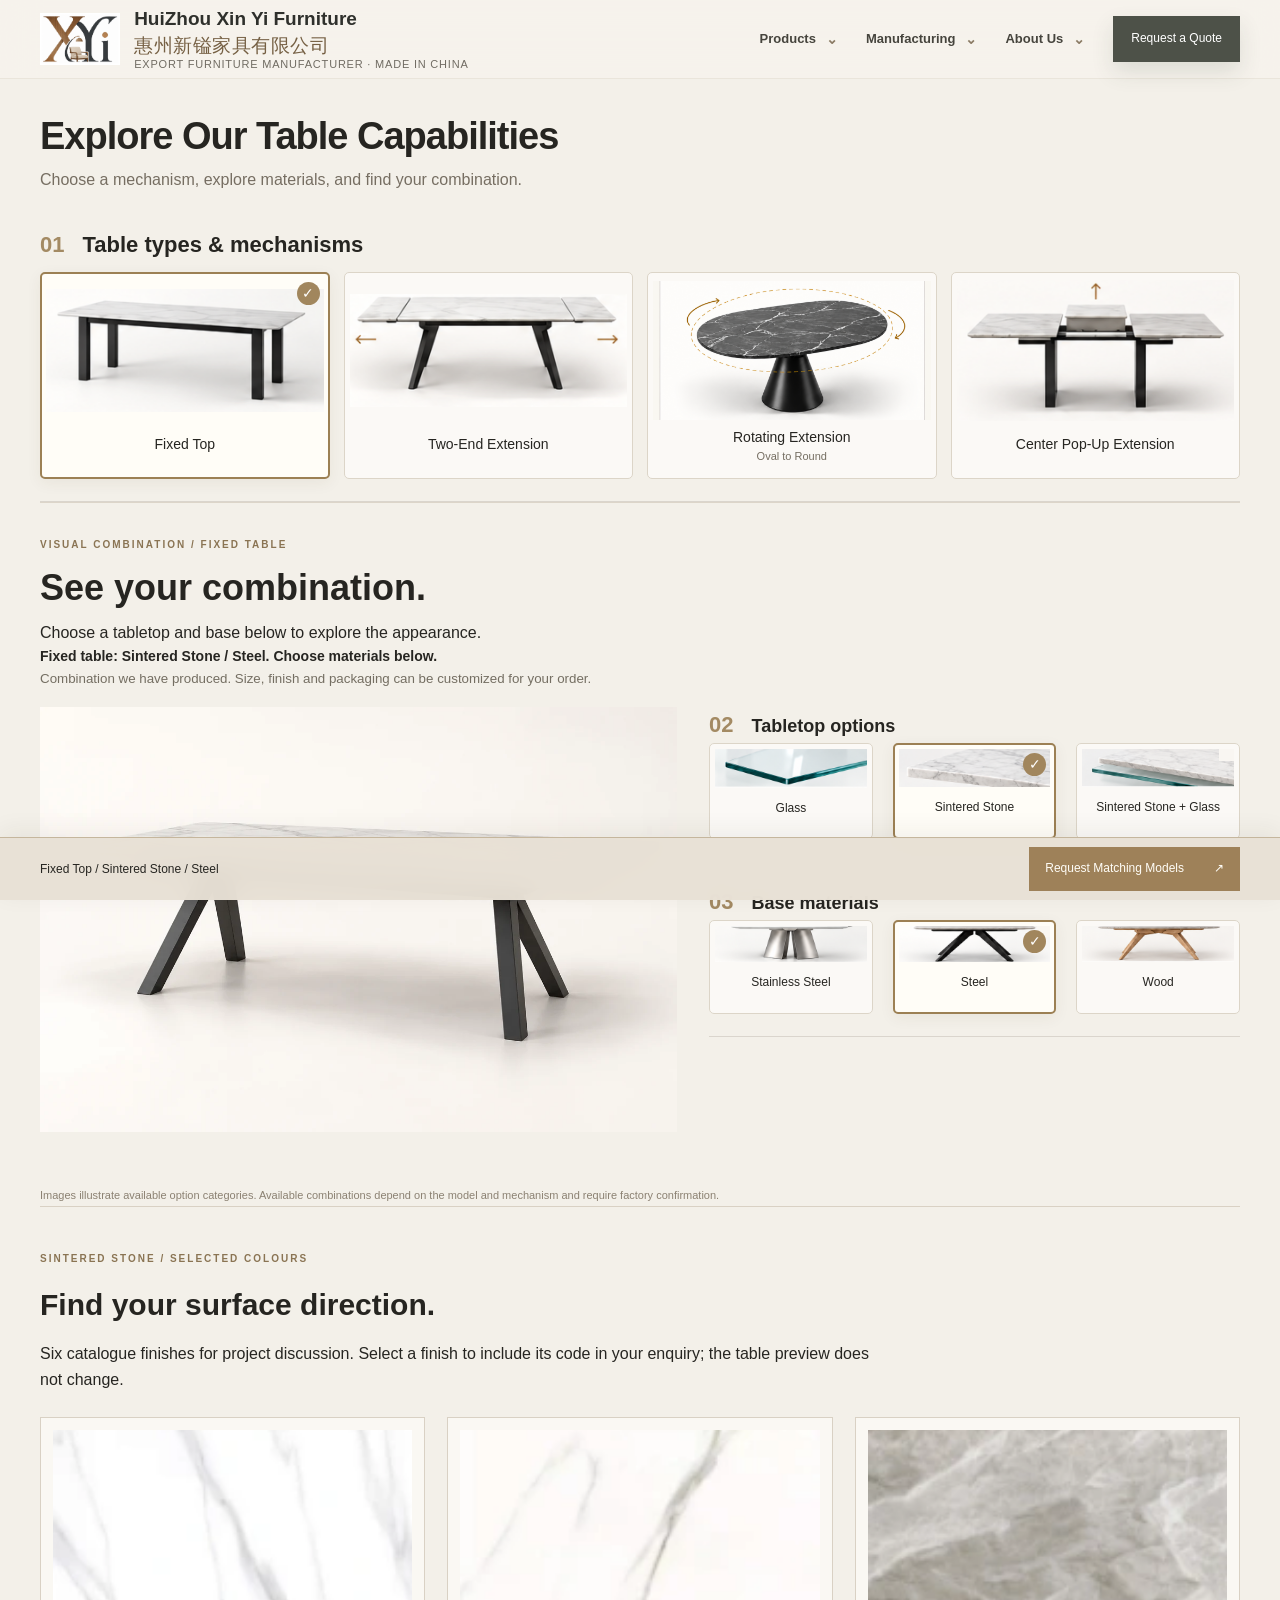
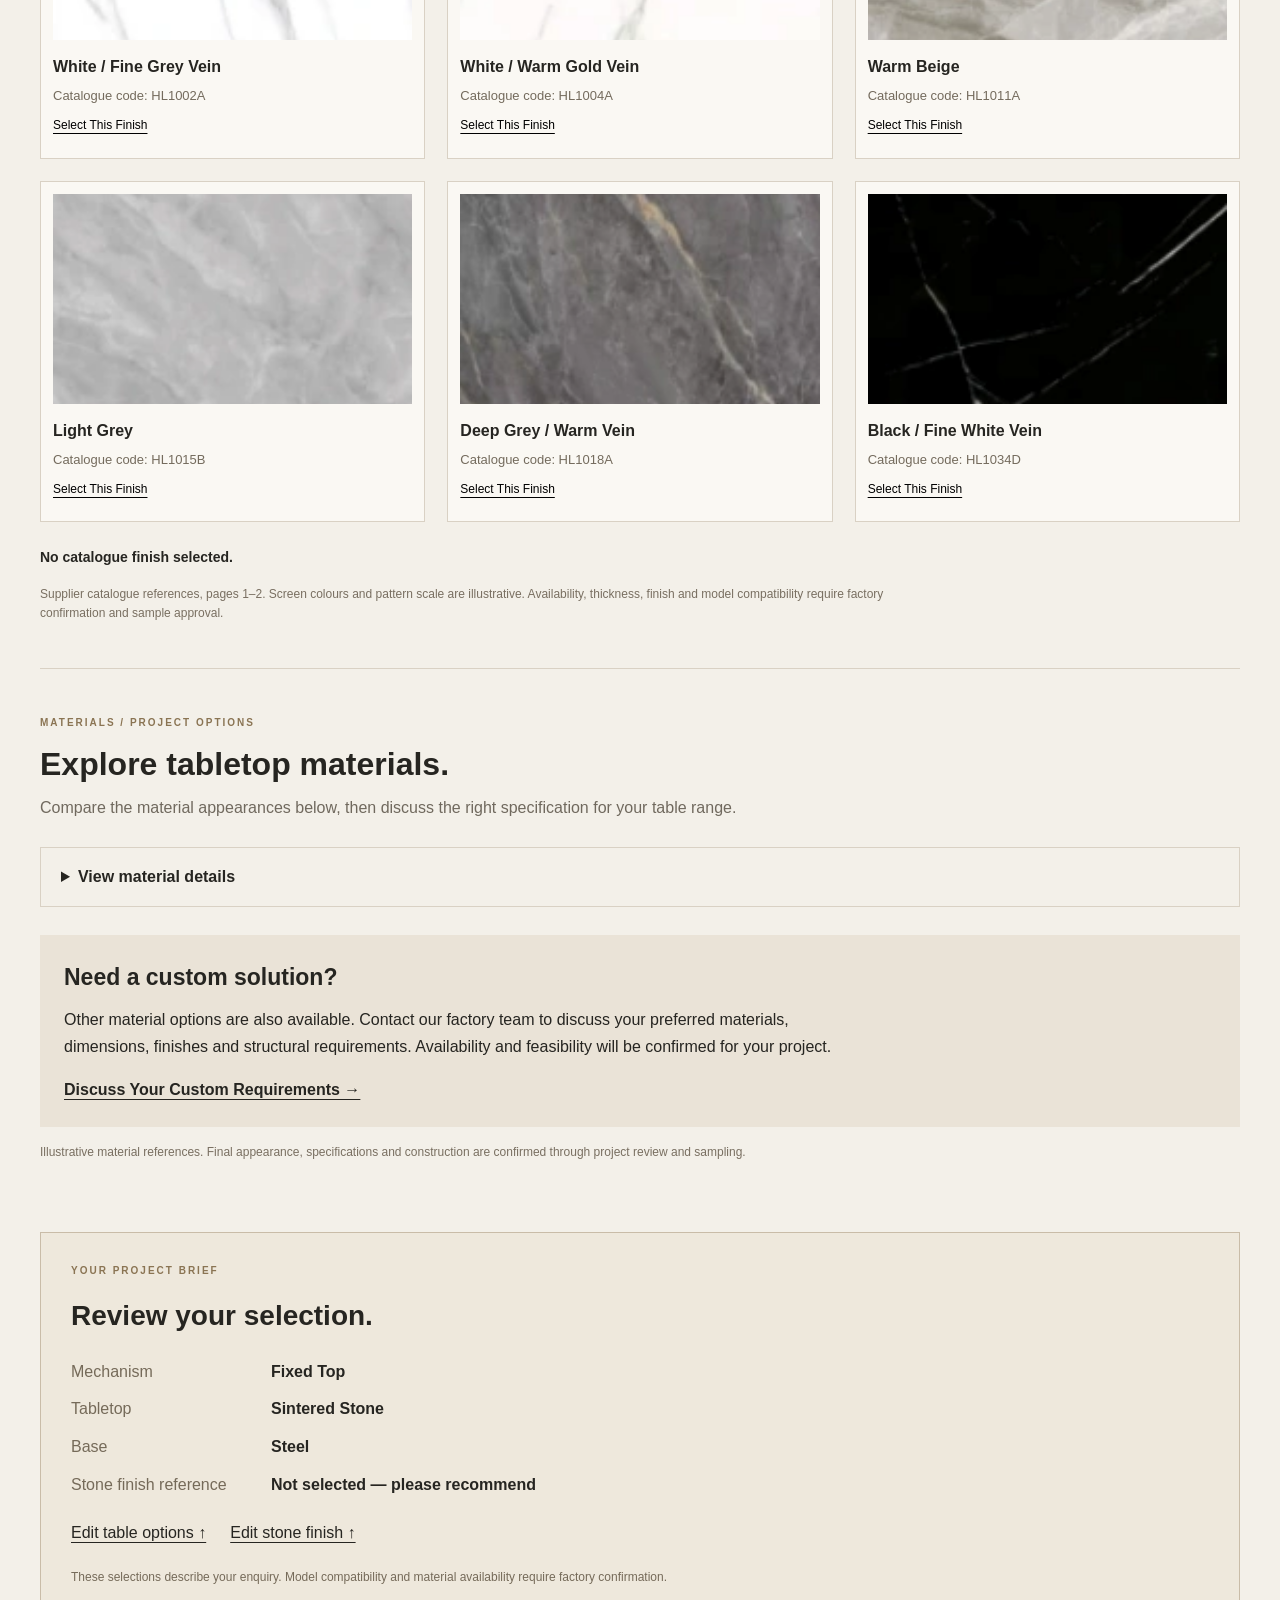
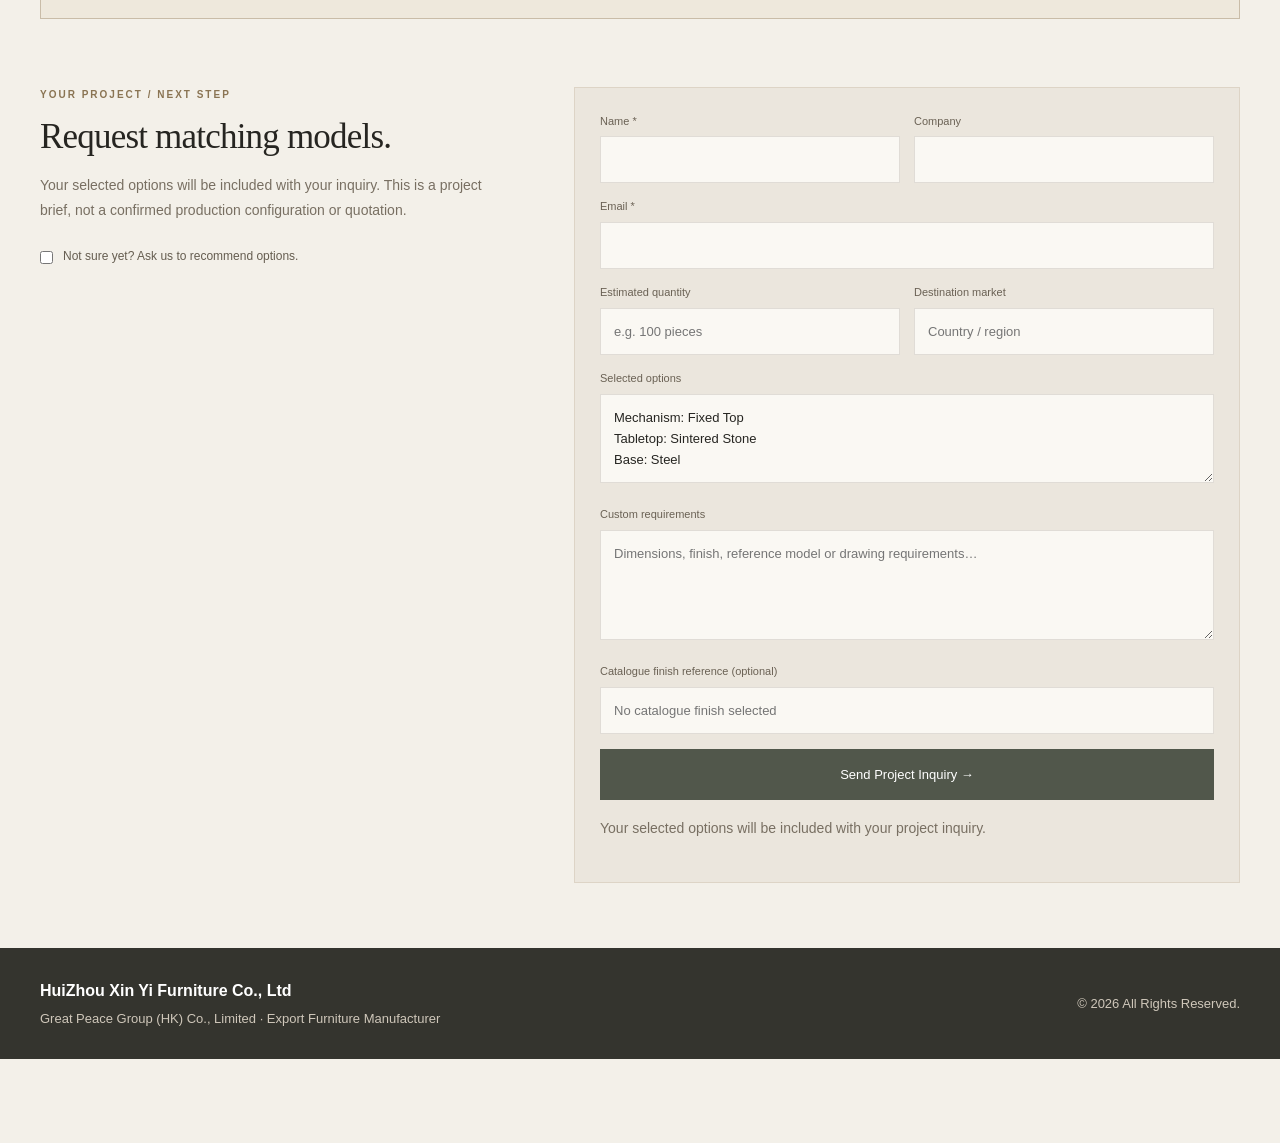
==== commit fb5a431a: "Dining tables page: remove concept labels, add og:image, schema links, alt text; sitemap lastmod Co-" ====
--- a/dining-tables/index.html
+++ b/dining-tables/index.html
@@ -266,7 +266,7 @@
   .hero-grid{padding-top:300px}
   .hero-credit{top:238px;bottom:auto;right:12px}
 }
-</style><link rel="stylesheet" href="/assets/interaction-motion.css?v=warm-mineral-1"><link rel="stylesheet" href="/assets/navigation-simple.css"><link rel="stylesheet" href="/assets/table-options.css?v=selection-review-1"><script defer src="/assets/navigation-simple.js"></script><script defer src="/assets/table-options.js"></script><script type="application/ld+json">{"@context": "https://schema.org", "@type": "WebPage", "name": "Dining Tables \u2014 OEM / ODM & Customization", "url": "https://www.xy-furniture.com/dining-tables/", "description": "Dining table mechanisms, tabletop options and base materials for project review."}</script><link rel="stylesheet" href="/assets/table-builder-inline.css"><script defer src="/assets/table-builder-inline.js"></script><meta property="og:title" content="OEM Dining Tables &amp; Custom Options for Retailers | Xin Yi"><meta property="og:description" content="Explore fixed and extending dining table options, glass and sintered stone tops, and base materials. Send your OEM/ODM furniture sourcing brief for factory review."><meta name="twitter:title" content="OEM Dining Tables &amp; Custom Options for Retailers | Xin Yi"><meta name="twitter:description" content="Explore fixed and extending dining table options, glass and sintered stone tops, and base materials. Send your OEM/ODM furniture sourcing brief for factory review."><script type="application/ld+json">{"@context": "https://schema.org", "@type": "BreadcrumbList", "itemListElement": [{"@type": "ListItem", "position": 1, "name": "Home", "item": "https://www.xy-furniture.com/"}, {"@type": "ListItem", "position": 2, "name": "Dining Tables", "item": "https://www.xy-furniture.com/dining-tables/"}]}</script></head><body class="xy-tonal table-page"><a class="skip" href="#main">Skip to content</a><nav class="nav">
+</style><link rel="stylesheet" href="/assets/interaction-motion.css?v=warm-mineral-1"><link rel="stylesheet" href="/assets/navigation-simple.css"><link rel="stylesheet" href="/assets/table-options.css?v=selection-review-1"><script defer src="/assets/navigation-simple.js"></script><script defer src="/assets/table-options.js"></script><script type="application/ld+json">{"@context": "https://schema.org", "@type": "WebPage", "name": "Dining Tables \u2014 OEM / ODM & Customization", "url": "https://www.xy-furniture.com/dining-tables/", "description": "Dining table mechanisms, tabletop options and base materials for project review.", "publisher": {"@id": "https://www.xy-furniture.com/#organization"}, "about": {"@id": "https://www.xy-furniture.com/#organization"}, "primaryImageOfPage": {"@type": "ImageObject", "url": "https://www.xy-furniture.com/assets/products/hero-gold-marble-dining.jpg"}}</script><link rel="stylesheet" href="/assets/table-builder-inline.css"><script defer src="/assets/table-builder-inline.js"></script><meta property="og:title" content="OEM Dining Tables &amp; Custom Options for Retailers | Xin Yi"><meta property="og:description" content="Explore fixed and extending dining table options, glass and sintered stone tops, and base materials. Send your OEM/ODM furniture sourcing brief for factory review."><meta property="og:image" content="https://www.xy-furniture.com/assets/products/hero-gold-marble-dining.jpg"><meta name="twitter:title" content="OEM Dining Tables &amp; Custom Options for Retailers | Xin Yi"><meta name="twitter:description" content="Explore fixed and extending dining table options, glass and sintered stone tops, and base materials. Send your OEM/ODM furniture sourcing brief for factory review."><meta name="twitter:image" content="https://www.xy-furniture.com/assets/products/hero-gold-marble-dining.jpg"><script type="application/ld+json">{"@context": "https://schema.org", "@type": "BreadcrumbList", "itemListElement": [{"@type": "ListItem", "position": 1, "name": "Home", "item": "https://www.xy-furniture.com/"}, {"@type": "ListItem", "position": 2, "name": "Dining Tables", "item": "https://www.xy-furniture.com/dining-tables/"}]}</script></head><body class="xy-tonal table-page"><a class="skip" href="#main">Skip to content</a><nav class="nav">
   <div class="container nav-inner">
     <a class="brand" href="/#top" aria-label="HuiZhou Xin Yi Furniture Co., Ltd">
       <img class="brand-mark" src="/assets/logo-mark.png" alt="Xin Yi Furniture logo" width="179" height="116">
@@ -282,7 +282,7 @@
     </button>
   </div>
   <div class="mobile-menu" id="mobileMenu"><details class="xy-nav-group"><summary>Products <span aria-hidden="true">⌄</span></summary><div class="xy-nav-panel"><a href="/dining-tables/">Dining Tables</a><a href="/#production">Production Collection</a><a href="/#original-design">Original Design</a></div></details><details class="xy-nav-group"><summary>Manufacturing <span aria-hidden="true">⌄</span></summary><div class="xy-nav-panel"><a href="/metal-frame-furniture-manufacturing/">Metal Frame Capabilities</a><a href="/#factory">Our Factory</a><a href="/#quality">Quality Control</a></div></details><details class="xy-nav-group"><summary>About Us <span aria-hidden="true">⌄</span></summary><div class="xy-nav-panel"><a href="/#about">Company Overview</a><a href="/#workflow">Cooperation Process</a><a href="/#terms">Order Terms</a></div></details><a href="#table-inquiry" class="nav-cta">Request a Quote</a></div>
-</nav><main id="main"><header class="table-intro container"><p class="table-eyebrow">DINING TABLES / OEM &amp; ODM</p><h1>Explore Our Table Capabilities</h1><div><p>Choose a mechanism, explore materials, and find your combination.</p></div></header><form id="tableForm" action="https://formspree.io/f/mjglgnby" method="POST"><div class="container option-sections"><fieldset class="option-section"><legend><span>01</span>Table types & mechanisms</legend><p class="section-description">Choose the function your project needs.</p><div class="option-grid mechanism"><label class="option-card"><input type="radio" name="mechanism" value="Fixed Top" checked required><span class="option-visual"><span class="source-crop crop-fixed" style="aspect-ratio:311/137"><img src="/assets/table-options/source-enhanced-3072.png" alt="" width="1536" height="1024" style="width:493.89067524%;left:-29.26045016%;top:-172.99270073%"></span><span class="choice-check" aria-hidden="true">✓</span></span><span class="option-name">Fixed Top</span><span class="option-description">A fixed tabletop.</span></label><label class="option-card"><input type="radio" name="mechanism" value="Two-End Extension" required><span class="option-visual"><span class="source-crop crop-two-end" style="aspect-ratio:313/127"><img src="/assets/table-options/source-enhanced-3072.png" alt="" width="1536" height="1024" style="width:490.73482428%;left:-140.25559105%;top:-193.70078740%"></span><span class="choice-check" aria-hidden="true">✓</span></span><span class="option-name">Two-End Extension</span><span class="option-description">Extension at both ends.</span></label><label class="option-card"><input type="radio" name="mechanism" value="Rotating Extension" required><span class="option-visual"><span class="source-crop crop-rotating" style="aspect-ratio:309/154"><img src="/assets/table-options/rotating-oval-enhanced-2048.png" alt="Oval tabletop with rotation arrows illustrating oval-to-round extension" width="2048" height="2048" style="width:100%;left:0;top:-35%;aspect-ratio:1/1!important"></span><span class="choice-check" aria-hidden="true">✓</span></span><span class="option-name" style="flex-direction:column">Rotating Extension<span style="display:block;font-size:11px;font-weight:400;color:#756e62;margin-top:3px">Oval to Round</span></span><span class="option-description">Oval-to-round rotating extension.</span></label><label class="option-card"><input type="radio" name="mechanism" value="Center Pop-Up Extension" required><span class="option-visual"><span class="source-crop crop-center-popup" style="aspect-ratio:307/155"><img src="/assets/table-options/source-enhanced-3072.png" alt="" width="1536" height="1024" style="width:500.32573290%;left:-371.00977199%;top:-140.64516129%"></span><span class="choice-check" aria-hidden="true">✓</span></span><span class="option-name">Center Pop-Up Extension</span><span class="option-description">A center section that lifts into position.</span></label></div></fieldset><section class="inline-builder combined-builder" id="visual-builder" aria-labelledby="visual-title"><div><p class="table-eyebrow">VISUAL COMBINATION / FIXED TABLE CONCEPT</p><h2 id="visual-title">See your combination.</h2><p>Choose a tabletop and base below to explore the appearance.</p><p id="inline-note" role="status">Fixed-table concept: Sintered Stone / Steel.</p><small>Concept rendering. Construction and available combinations require factory confirmation.</small></div><div class="combination-image"><span id="reference-label" hidden>Reference only — preview unavailable for this combination</span><img id="inline-visual" src="/assets/table-builder/steel-stone.webp" alt="Concept fixed table with sintered stone top and steel base" width="1200" height="800"></div><div class="combined-controls"><fieldset class="option-section"><legend><span>02</span>Tabletop options</legend><p class="section-description">Explore the surface and layered construction.</p><div class="option-grid tabletop"><label class="option-card"><input type="radio" name="tabletop" value="Glass" required><span class="option-visual"><span class="source-crop crop-glass" style="aspect-ratio:422/108"><img src="/assets/table-options/source-enhanced-3072.png" alt="" width="1536" height="1024" style="width:363.98104265%;left:-21.56398104%;top:-477.77777778%"></span><span class="choice-check" aria-hidden="true">✓</span></span><span class="option-name">Glass</span><span class="option-description">Glass tabletop.</span></label><label class="option-card"><input type="radio" name="tabletop" value="Sintered Stone" checked required><span class="option-visual"><span class="source-crop crop-sintered-stone" style="aspect-ratio:424/108"><img src="/assets/table-options/source-enhanced-3072.png" alt="" width="1536" height="1024" style="width:362.26415094%;left:-131.83962264%;top:-477.77777778%"></span><span class="choice-check" aria-hidden="true">✓</span></span><span class="option-name">Sintered Stone</span><span class="option-description">Sintered stone tabletop.</span></label><label class="option-card"><input type="radio" name="tabletop" value="Sintered Stone + Glass" required><span class="option-visual"><span class="source-crop crop-stone-glass" style="aspect-ratio:431/108"><img src="/assets/table-options/source-enhanced-3072.png" alt="" width="1536" height="1024" style="width:356.38051044%;left:-235.96287703%;top:-477.77777778%"><span class="source-ui-cover" aria-hidden="true"></span></span><span class="choice-check" aria-hidden="true">✓</span></span><span class="option-name">Sintered Stone + Glass</span><span class="option-description">Combined sintered stone and glass.</span></label></div></fieldset><fieldset class="option-section"><legend><span>03</span>Base materials</legend><p class="section-description">Select your preferred base material.</p><div class="option-grid base"><label class="option-card"><input type="radio" name="base" value="Stainless Steel" required><span class="option-visual"><span class="source-crop crop-stainless-steel" style="aspect-ratio:418/101"><img src="/assets/table-options/source-enhanced-3072.png" alt="" width="1536" height="1024" style="width:367.46411483%;left:-22.00956938%;top:-736.63366337%"></span><span class="choice-check" aria-hidden="true">✓</span></span><span class="option-name">Stainless Steel</span><span class="option-description">Stainless steel base.</span></label><label class="option-card"><input type="radio" name="base" value="Steel" checked required><span class="option-visual"><span class="source-crop crop-steel" style="aspect-ratio:422/101"><img src="/assets/table-options/source-enhanced-3072.png" alt="" width="1536" height="1024" style="width:363.98104265%;left:-132.46445498%;top:-736.63366337%"><span class="source-ui-cover" aria-hidden="true"></span></span><span class="choice-check" aria-hidden="true">✓</span></span><span class="option-name">Steel</span><span class="option-description">Steel base.</span></label><label class="option-card"><input type="radio" name="base" value="Wood" required><span class="option-visual"><span class="source-crop crop-wood" style="aspect-ratio:427/101"><img src="/assets/table-options/source-enhanced-3072.png" alt="" width="1536" height="1024" style="width:359.71896956%;left:-238.87587822%;top:-736.63366337%"></span><span class="choice-check" aria-hidden="true">✓</span></span><span class="option-name">Wood</span><span class="option-description">Wood base.</span></label></div></fieldset></div></section><p class="illustration-note">Images illustrate available option categories. Available combinations depend on the model and mechanism and require factory confirmation.</p><section class="stone-finishes" id="stone-finishes"><p class="table-eyebrow">SINTERED STONE / SELECTED COLOURS</p><h2>Find your surface direction.</h2><p>Six catalogue finishes for project discussion. Select a finish to include its code in your enquiry; the table preview does not change.</p><div class="stone-finish-grid"><article class="stone-finish"><button type="button" class="finish-enlarge" data-code="HL1002A" aria-label="Enlarge HL1002A: White / Fine Grey Vein"><img src="/assets/table-options/stone-finishes/HL1002A.webp" alt="Catalogue sintered stone appearance: White / Fine Grey Vein" loading="lazy"></button><h3>White / Fine Grey Vein</h3><p>Catalogue code: HL1002A</p><button type="button" aria-pressed="false" class="finish-select" data-code="HL1002A">Select This Finish</button></article><article class="stone-finish"><button type="button" class="finish-enlarge" data-code="HL1004A" aria-label="Enlarge HL1004A: White / Warm Gold Vein"><img src="/assets/table-options/stone-finishes/HL1004A.webp" alt="Catalogue sintered stone appearance: White / Warm Gold Vein" loading="lazy"></button><h3>White / Warm Gold Vein</h3><p>Catalogue code: HL1004A</p><button type="button" aria-pressed="false" class="finish-select" data-code="HL1004A">Select This Finish</button></article><article class="stone-finish"><button type="button" class="finish-enlarge" data-code="HL1011A" aria-label="Enlarge HL1011A: Warm Beige"><img src="/assets/table-options/stone-finishes/HL1011A.webp" alt="Catalogue sintered stone appearance: Warm Beige" loading="lazy"></button><h3>Warm Beige</h3><p>Catalogue code: HL1011A</p><button type="button" aria-pressed="false" class="finish-select" data-code="HL1011A">Select This Finish</button></article><article class="stone-finish"><button type="button" class="finish-enlarge" data-code="HL1015B" aria-label="Enlarge HL1015B: Light Grey"><img src="/assets/table-options/stone-finishes/HL1015B.webp" alt="Catalogue sintered stone appearance: Light Grey" loading="lazy"></button><h3>Light Grey</h3><p>Catalogue code: HL1015B</p><button type="button" aria-pressed="false" class="finish-select" data-code="HL1015B">Select This Finish</button></article><article class="stone-finish"><button type="button" class="finish-enlarge" data-code="HL1018A" aria-label="Enlarge HL1018A: Deep Grey / Warm Vein"><img src="/assets/table-options/stone-finishes/HL1018A.webp" alt="Catalogue sintered stone appearance: Deep Grey / Warm Vein" loading="lazy"></button><h3>Deep Grey / Warm Vein</h3><p>Catalogue code: HL1018A</p><button type="button" aria-pressed="false" class="finish-select" data-code="HL1018A">Select This Finish</button></article><article class="stone-finish"><button type="button" class="finish-enlarge" data-code="HL1034D" aria-label="Enlarge HL1034D: Black / Fine White Vein"><img src="/assets/table-options/stone-finishes/HL1034D.webp" alt="Catalogue sintered stone appearance: Black / Fine White Vein" loading="lazy"></button><h3>Black / Fine White Vein</h3><p>Catalogue code: HL1034D</p><button type="button" aria-pressed="false" class="finish-select" data-code="HL1034D">Select This Finish</button></article></div><p class="finish-note" id="finish-note" role="status">No catalogue finish selected.</p><button type="button" id="clear-finish" hidden>Clear finish selection</button><p class="material-disclaimer">Supplier catalogue references, pages 1–2. Screen colours and pattern scale are illustrative. Availability, thickness, finish and model compatibility require factory confirmation and sample approval.</p></section><dialog id="finish-dialog"><button type="button" id="close-finish">Close ×</button><img id="finish-large" alt=""><p id="finish-caption"></p></dialog><section class="tabletop-materials" id="tabletop-materials"><p class="table-eyebrow">MATERIALS / PROJECT OPTIONS</p><h2>Explore tabletop materials.</h2><p class="material-intro">Compare the material appearances below, then discuss the right specification for your table range.</p><details class="material-disclosure"><summary>View material details</summary><div class="material-details-grid"><article class="material-detail"><div class="material-closeup"><span class="source-crop crop-glass" style="aspect-ratio:422/108"><img src="/assets/table-options/source-enhanced-3072.png" alt="" width="1536" height="1024" style="width:363.98104265%;left:-21.56398104%;top:-477.77777778%"></span></div><h3>Glass</h3><p>Explore the glass appearance and edge detail. Discuss your preferred dimensions, edge treatment and finish with our factory team.</p></article><article class="material-detail"><div class="material-closeup"><span class="source-crop crop-sintered-stone" style="aspect-ratio:424/108"><img src="/assets/table-options/source-enhanced-3072.png" alt="" width="1536" height="1024" style="width:362.26415094%;left:-131.83962264%;top:-477.77777778%"></span></div><h3>Sintered Stone</h3><p>Explore stone-look surface patterns. Contact our team to review available colours, patterns and specifications for your project.</p></article><article class="material-detail"><div class="material-closeup"><span class="source-crop crop-stone-glass" style="aspect-ratio:431/108"><img src="/assets/table-options/source-enhanced-3072.png" alt="" width="1536" height="1024" style="width:356.38051044%;left:-235.96287703%;top:-477.77777778%"><span class="source-ui-cover" aria-hidden="true"></span></div><h3>Sintered Stone + Glass</h3><p>Explore a layered tabletop direction. The material combination, thickness and structure are confirmed for the selected model.</p></article></div></details><div class="material-contact"><h3>Need a custom solution?</h3><p>Other material options are also available. Contact our factory team to discuss your preferred materials, dimensions, finishes and structural requirements. Availability and feasibility will be confirmed for your project.</p><a href="#table-inquiry">Discuss Your Custom Requirements →</a></div><p class="material-disclaimer">Illustrative material references. Final appearance, specifications and construction are confirmed through project review and sampling.</p></section><section id="project-review" class="project-review" aria-labelledby="review-heading"><p class="table-eyebrow">YOUR PROJECT BRIEF</p><h2 id="review-heading">Review your selection.</h2><dl id="project-review-list" aria-live="polite"></dl><div class="review-links"><a href="#visual-builder">Edit table options ↑</a><a href="#stone-finishes">Edit stone finish ↑</a></div><p>These selections describe your enquiry. Model compatibility and material availability require factory confirmation.</p></section><section class="inquiry-section" id="table-inquiry"><div><p class="table-eyebrow">YOUR PROJECT / NEXT STEP</p><h2>Request matching models.</h2><p>Your selected options will be included with your inquiry. This is a project brief, not a confirmed production configuration or quotation.</p><label class="unsure"><input id="unsure" type="checkbox" name="selection_help" value="Please recommend options">Not sure yet? Ask us to recommend options.</label></div><div class="table-form"><div class="form-row"><div class="field"><label for="buyer-name">Name *</label><input id="buyer-name" name="name" autocomplete="name" required></div><div class="field"><label for="buyer-company">Company</label><input id="buyer-company" name="company" autocomplete="organization"></div></div><div class="field"><label for="buyer-email">Email *</label><input id="buyer-email" type="email" name="email" autocomplete="email" required></div><div class="form-row"><div class="field"><label for="table-qty">Estimated quantity</label><input id="table-qty" name="quantity" placeholder="e.g. 100 pieces"></div><div class="field"><label for="table-market">Destination market</label><input id="table-market" name="destination" placeholder="Country / region"></div></div><div class="field"><label for="selection-detail">Selected options</label><textarea id="selection-detail" name="selected_options" readonly rows="3">No options selected yet.</textarea></div><div class="field"><label for="requirements">Custom requirements</label><textarea id="requirements" name="message" placeholder="Dimensions, finish, reference model or drawing requirements…" rows="4"></textarea></div><div class="field"><label for="catalogue-finish">Catalogue finish reference (optional)</label><input name="catalogue_finish" id="catalogue-finish" value="" readonly placeholder="No catalogue finish selected"></div><input type="hidden" name="source_page" value="/dining-tables/"><input type="hidden" name="_subject" value="Dining table options inquiry — Xin Yi Furniture"><input type="text" name="_gotcha" tabindex="-1" autocomplete="off" hidden><button class="table-submit" type="submit">Send Project Inquiry →</button><p id="table-status" role="status" aria-live="polite"></p><p class="form-note">Your selected options will be included with your project inquiry.</p></div></section></div><aside class="selection-bar" aria-label="Your table selection"><div class="container selection-inner"><div><span class="selection-label">YOUR SELECTION <b id="selection-count">0 / 3</b></span><p id="selection-summary" role="status" aria-live="polite">Choose your preferred options above.</p><small>Model compatibility is confirmed by our team.</small></div><a class="selection-cta" href="#table-inquiry">Request Matching Models <span aria-hidden="true">↗</span></a></div></aside></form></main><footer class="footer">
+</nav><main id="main"><header class="table-intro container"><p class="table-eyebrow">DINING TABLES / OEM &amp; ODM</p><h1>Explore Our Table Capabilities</h1><div><p>Choose a mechanism, explore materials, and find your combination.</p></div></header><form id="tableForm" action="https://formspree.io/f/mjglgnby" method="POST"><div class="container option-sections"><fieldset class="option-section"><legend><span>01</span>Table types & mechanisms</legend><p class="section-description">Choose the function your project needs.</p><div class="option-grid mechanism"><label class="option-card"><input type="radio" name="mechanism" value="Fixed Top" checked required><span class="option-visual"><span class="source-crop crop-fixed" style="aspect-ratio:311/137"><img src="/assets/table-options/source-enhanced-3072.png" alt="Fixed top dining table" width="1536" height="1024" style="width:493.89067524%;left:-29.26045016%;top:-172.99270073%"></span><span class="choice-check" aria-hidden="true">✓</span></span><span class="option-name">Fixed Top</span><span class="option-description">A fixed tabletop.</span></label><label class="option-card"><input type="radio" name="mechanism" value="Two-End Extension" required><span class="option-visual"><span class="source-crop crop-two-end" style="aspect-ratio:313/127"><img src="/assets/table-options/source-enhanced-3072.png" alt="Two-end extension dining table" width="1536" height="1024" style="width:490.73482428%;left:-140.25559105%;top:-193.70078740%"></span><span class="choice-check" aria-hidden="true">✓</span></span><span class="option-name">Two-End Extension</span><span class="option-description">Extension at both ends.</span></label><label class="option-card"><input type="radio" name="mechanism" value="Rotating Extension" required><span class="option-visual"><span class="source-crop crop-rotating" style="aspect-ratio:309/154"><img src="/assets/table-options/rotating-oval-enhanced-2048.png" alt="Oval tabletop with rotation arrows illustrating oval-to-round extension" width="2048" height="2048" style="width:100%;left:0;top:-35%;aspect-ratio:1/1!important"></span><span class="choice-check" aria-hidden="true">✓</span></span><span class="option-name" style="flex-direction:column">Rotating Extension<span style="display:block;font-size:11px;font-weight:400;color:#756e62;margin-top:3px">Oval to Round</span></span><span class="option-description">Oval-to-round rotating extension.</span></label><label class="option-card"><input type="radio" name="mechanism" value="Center Pop-Up Extension" required><span class="option-visual"><span class="source-crop crop-center-popup" style="aspect-ratio:307/155"><img src="/assets/table-options/source-enhanced-3072.png" alt="Center pop-up extension dining table" width="1536" height="1024" style="width:500.32573290%;left:-371.00977199%;top:-140.64516129%"></span><span class="choice-check" aria-hidden="true">✓</span></span><span class="option-name">Center Pop-Up Extension</span><span class="option-description">A center section that lifts into position.</span></label></div></fieldset><section class="inline-builder combined-builder" id="visual-builder" aria-labelledby="visual-title"><div><p class="table-eyebrow">VISUAL COMBINATION / FIXED TABLE</p><h2 id="visual-title">See your combination.</h2><p>Choose a tabletop and base below to explore the appearance.</p><p id="inline-note" role="status">Fixed table: Sintered Stone / Steel.</p><small>Combination we have produced. Size, finish and packaging can be customized for your order.</small></div><div class="combination-image"><span id="reference-label" hidden>Reference only — preview unavailable for this combination</span><img id="inline-visual" src="/assets/table-builder/steel-stone.webp" alt="Fixed dining table with sintered stone top and steel base by Xin Yi Furniture" width="1200" height="800"></div><div class="combined-controls"><fieldset class="option-section"><legend><span>02</span>Tabletop options</legend><p class="section-description">Explore the surface and layered construction.</p><div class="option-grid tabletop"><label class="option-card"><input type="radio" name="tabletop" value="Glass" required><span class="option-visual"><span class="source-crop crop-glass" style="aspect-ratio:422/108"><img src="/assets/table-options/source-enhanced-3072.png" alt="Glass dining tabletop" width="1536" height="1024" style="width:363.98104265%;left:-21.56398104%;top:-477.77777778%"></span><span class="choice-check" aria-hidden="true">✓</span></span><span class="option-name">Glass</span><span class="option-description">Glass tabletop.</span></label><label class="option-card"><input type="radio" name="tabletop" value="Sintered Stone" checked required><span class="option-visual"><span class="source-crop crop-sintered-stone" style="aspect-ratio:424/108"><img src="/assets/table-options/source-enhanced-3072.png" alt="Sintered stone dining tabletop" width="1536" height="1024" style="width:362.26415094%;left:-131.83962264%;top:-477.77777778%"></span><span class="choice-check" aria-hidden="true">✓</span></span><span class="option-name">Sintered Stone</span><span class="option-description">Sintered stone tabletop.</span></label><label class="option-card"><input type="radio" name="tabletop" value="Sintered Stone + Glass" required><span class="option-visual"><span class="source-crop crop-stone-glass" style="aspect-ratio:431/108"><img src="/assets/table-options/source-enhanced-3072.png" alt="Sintered stone and glass layered dining tabletop" width="1536" height="1024" style="width:356.38051044%;left:-235.96287703%;top:-477.77777778%"><span class="source-ui-cover" aria-hidden="true"></span></span><span class="choice-check" aria-hidden="true">✓</span></span><span class="option-name">Sintered Stone + Glass</span><span class="option-description">Combined sintered stone and glass.</span></label></div></fieldset><fieldset class="option-section"><legend><span>03</span>Base materials</legend><p class="section-description">Select your preferred base material.</p><div class="option-grid base"><label class="option-card"><input type="radio" name="base" value="Stainless Steel" required><span class="option-visual"><span class="source-crop crop-stainless-steel" style="aspect-ratio:418/101"><img src="/assets/table-options/source-enhanced-3072.png" alt="Stainless steel dining table base" width="1536" height="1024" style="width:367.46411483%;left:-22.00956938%;top:-736.63366337%"></span><span class="choice-check" aria-hidden="true">✓</span></span><span class="option-name">Stainless Steel</span><span class="option-description">Stainless steel base.</span></label><label class="option-card"><input type="radio" name="base" value="Steel" checked required><span class="option-visual"><span class="source-crop crop-steel" style="aspect-ratio:422/101"><img src="/assets/table-options/source-enhanced-3072.png" alt="Steel dining table base" width="1536" height="1024" style="width:363.98104265%;left:-132.46445498%;top:-736.63366337%"><span class="source-ui-cover" aria-hidden="true"></span></span><span class="choice-check" aria-hidden="true">✓</span></span><span class="option-name">Steel</span><span class="option-description">Steel base.</span></label><label class="option-card"><input type="radio" name="base" value="Wood" required><span class="option-visual"><span class="source-crop crop-wood" style="aspect-ratio:427/101"><img src="/assets/table-options/source-enhanced-3072.png" alt="Wood dining table base" width="1536" height="1024" style="width:359.71896956%;left:-238.87587822%;top:-736.63366337%"></span><span class="choice-check" aria-hidden="true">✓</span></span><span class="option-name">Wood</span><span class="option-description">Wood base.</span></label></div></fieldset></div></section><p class="illustration-note">Images illustrate available option categories. Available combinations depend on the model and mechanism and require factory confirmation.</p><section class="stone-finishes" id="stone-finishes"><p class="table-eyebrow">SINTERED STONE / SELECTED COLOURS</p><h2>Find your surface direction.</h2><p>Six catalogue finishes for project discussion. Select a finish to include its code in your enquiry; the table preview does not change.</p><div class="stone-finish-grid"><article class="stone-finish"><button type="button" class="finish-enlarge" data-code="HL1002A" aria-label="Enlarge HL1002A: White / Fine Grey Vein"><img src="/assets/table-options/stone-finishes/HL1002A.webp" alt="Catalogue sintered stone appearance: White / Fine Grey Vein" loading="lazy"></button><h3>White / Fine Grey Vein</h3><p>Catalogue code: HL1002A</p><button type="button" aria-pressed="false" class="finish-select" data-code="HL1002A">Select This Finish</button></article><article class="stone-finish"><button type="button" class="finish-enlarge" data-code="HL1004A" aria-label="Enlarge HL1004A: White / Warm Gold Vein"><img src="/assets/table-options/stone-finishes/HL1004A.webp" alt="Catalogue sintered stone appearance: White / Warm Gold Vein" loading="lazy"></button><h3>White / Warm Gold Vein</h3><p>Catalogue code: HL1004A</p><button type="button" aria-pressed="false" class="finish-select" data-code="HL1004A">Select This Finish</button></article><article class="stone-finish"><button type="button" class="finish-enlarge" data-code="HL1011A" aria-label="Enlarge HL1011A: Warm Beige"><img src="/assets/table-options/stone-finishes/HL1011A.webp" alt="Catalogue sintered stone appearance: Warm Beige" loading="lazy"></button><h3>Warm Beige</h3><p>Catalogue code: HL1011A</p><button type="button" aria-pressed="false" class="finish-select" data-code="HL1011A">Select This Finish</button></article><article class="stone-finish"><button type="button" class="finish-enlarge" data-code="HL1015B" aria-label="Enlarge HL1015B: Light Grey"><img src="/assets/table-options/stone-finishes/HL1015B.webp" alt="Catalogue sintered stone appearance: Light Grey" loading="lazy"></button><h3>Light Grey</h3><p>Catalogue code: HL1015B</p><button type="button" aria-pressed="false" class="finish-select" data-code="HL1015B">Select This Finish</button></article><article class="stone-finish"><button type="button" class="finish-enlarge" data-code="HL1018A" aria-label="Enlarge HL1018A: Deep Grey / Warm Vein"><img src="/assets/table-options/stone-finishes/HL1018A.webp" alt="Catalogue sintered stone appearance: Deep Grey / Warm Vein" loading="lazy"></button><h3>Deep Grey / Warm Vein</h3><p>Catalogue code: HL1018A</p><button type="button" aria-pressed="false" class="finish-select" data-code="HL1018A">Select This Finish</button></article><article class="stone-finish"><button type="button" class="finish-enlarge" data-code="HL1034D" aria-label="Enlarge HL1034D: Black / Fine White Vein"><img src="/assets/table-options/stone-finishes/HL1034D.webp" alt="Catalogue sintered stone appearance: Black / Fine White Vein" loading="lazy"></button><h3>Black / Fine White Vein</h3><p>Catalogue code: HL1034D</p><button type="button" aria-pressed="false" class="finish-select" data-code="HL1034D">Select This Finish</button></article></div><p class="finish-note" id="finish-note" role="status">No catalogue finish selected.</p><button type="button" id="clear-finish" hidden>Clear finish selection</button><p class="material-disclaimer">Supplier catalogue references, pages 1–2. Screen colours and pattern scale are illustrative. Availability, thickness, finish and model compatibility require factory confirmation and sample approval.</p></section><dialog id="finish-dialog"><button type="button" id="close-finish">Close ×</button><img id="finish-large" alt=""><p id="finish-caption"></p></dialog><section class="tabletop-materials" id="tabletop-materials"><p class="table-eyebrow">MATERIALS / PROJECT OPTIONS</p><h2>Explore tabletop materials.</h2><p class="material-intro">Compare the material appearances below, then discuss the right specification for your table range.</p><details class="material-disclosure"><summary>View material details</summary><div class="material-details-grid"><article class="material-detail"><div class="material-closeup"><span class="source-crop crop-glass" style="aspect-ratio:422/108"><img src="/assets/table-options/source-enhanced-3072.png" alt="Glass dining tabletop" width="1536" height="1024" style="width:363.98104265%;left:-21.56398104%;top:-477.77777778%"></span></div><h3>Glass</h3><p>Explore the glass appearance and edge detail. Discuss your preferred dimensions, edge treatment and finish with our factory team.</p></article><article class="material-detail"><div class="material-closeup"><span class="source-crop crop-sintered-stone" style="aspect-ratio:424/108"><img src="/assets/table-options/source-enhanced-3072.png" alt="Sintered stone dining tabletop" width="1536" height="1024" style="width:362.26415094%;left:-131.83962264%;top:-477.77777778%"></span></div><h3>Sintered Stone</h3><p>Explore stone-look surface patterns. Contact our team to review available colours, patterns and specifications for your project.</p></article><article class="material-detail"><div class="material-closeup"><span class="source-crop crop-stone-glass" style="aspect-ratio:431/108"><img src="/assets/table-options/source-enhanced-3072.png" alt="Sintered stone and glass layered dining tabletop" width="1536" height="1024" style="width:356.38051044%;left:-235.96287703%;top:-477.77777778%"><span class="source-ui-cover" aria-hidden="true"></span></div><h3>Sintered Stone + Glass</h3><p>Explore a layered tabletop direction. The material combination, thickness and structure are confirmed for the selected model.</p></article></div></details><div class="material-contact"><h3>Need a custom solution?</h3><p>Other material options are also available. Contact our factory team to discuss your preferred materials, dimensions, finishes and structural requirements. Availability and feasibility will be confirmed for your project.</p><a href="#table-inquiry">Discuss Your Custom Requirements →</a></div><p class="material-disclaimer">Illustrative material references. Final appearance, specifications and construction are confirmed through project review and sampling.</p></section><section id="project-review" class="project-review" aria-labelledby="review-heading"><p class="table-eyebrow">YOUR PROJECT BRIEF</p><h2 id="review-heading">Review your selection.</h2><dl id="project-review-list" aria-live="polite"></dl><div class="review-links"><a href="#visual-builder">Edit table options ↑</a><a href="#stone-finishes">Edit stone finish ↑</a></div><p>These selections describe your enquiry. Model compatibility and material availability require factory confirmation.</p></section><section class="inquiry-section" id="table-inquiry"><div><p class="table-eyebrow">YOUR PROJECT / NEXT STEP</p><h2>Request matching models.</h2><p>Your selected options will be included with your inquiry. This is a project brief, not a confirmed production configuration or quotation.</p><label class="unsure"><input id="unsure" type="checkbox" name="selection_help" value="Please recommend options">Not sure yet? Ask us to recommend options.</label></div><div class="table-form"><div class="form-row"><div class="field"><label for="buyer-name">Name *</label><input id="buyer-name" name="name" autocomplete="name" required></div><div class="field"><label for="buyer-company">Company</label><input id="buyer-company" name="company" autocomplete="organization"></div></div><div class="field"><label for="buyer-email">Email *</label><input id="buyer-email" type="email" name="email" autocomplete="email" required></div><div class="form-row"><div class="field"><label for="table-qty">Estimated quantity</label><input id="table-qty" name="quantity" placeholder="e.g. 100 pieces"></div><div class="field"><label for="table-market">Destination market</label><input id="table-market" name="destination" placeholder="Country / region"></div></div><div class="field"><label for="selection-detail">Selected options</label><textarea id="selection-detail" name="selected_options" readonly rows="3">No options selected yet.</textarea></div><div class="field"><label for="requirements">Custom requirements</label><textarea id="requirements" name="message" placeholder="Dimensions, finish, reference model or drawing requirements…" rows="4"></textarea></div><div class="field"><label for="catalogue-finish">Catalogue finish reference (optional)</label><input name="catalogue_finish" id="catalogue-finish" value="" readonly placeholder="No catalogue finish selected"></div><input type="hidden" name="source_page" value="/dining-tables/"><input type="hidden" name="_subject" value="Dining table options inquiry — Xin Yi Furniture"><input type="text" name="_gotcha" tabindex="-1" autocomplete="off" hidden><button class="table-submit" type="submit">Send Project Inquiry →</button><p id="table-status" role="status" aria-live="polite"></p><p class="form-note">Your selected options will be included with your project inquiry.</p></div></section></div><aside class="selection-bar" aria-label="Your table selection"><div class="container selection-inner"><div><span class="selection-label">YOUR SELECTION <b id="selection-count">0 / 3</b></span><p id="selection-summary" role="status" aria-live="polite">Choose your preferred options above.</p><small>Model compatibility is confirmed by our team.</small></div><a class="selection-cta" href="#table-inquiry">Request Matching Models <span aria-hidden="true">↗</span></a></div></aside></form></main><footer class="footer">
   <div class="container footer-inner">
     <div>
       <strong>HuiZhou Xin Yi Furniture Co., Ltd</strong>
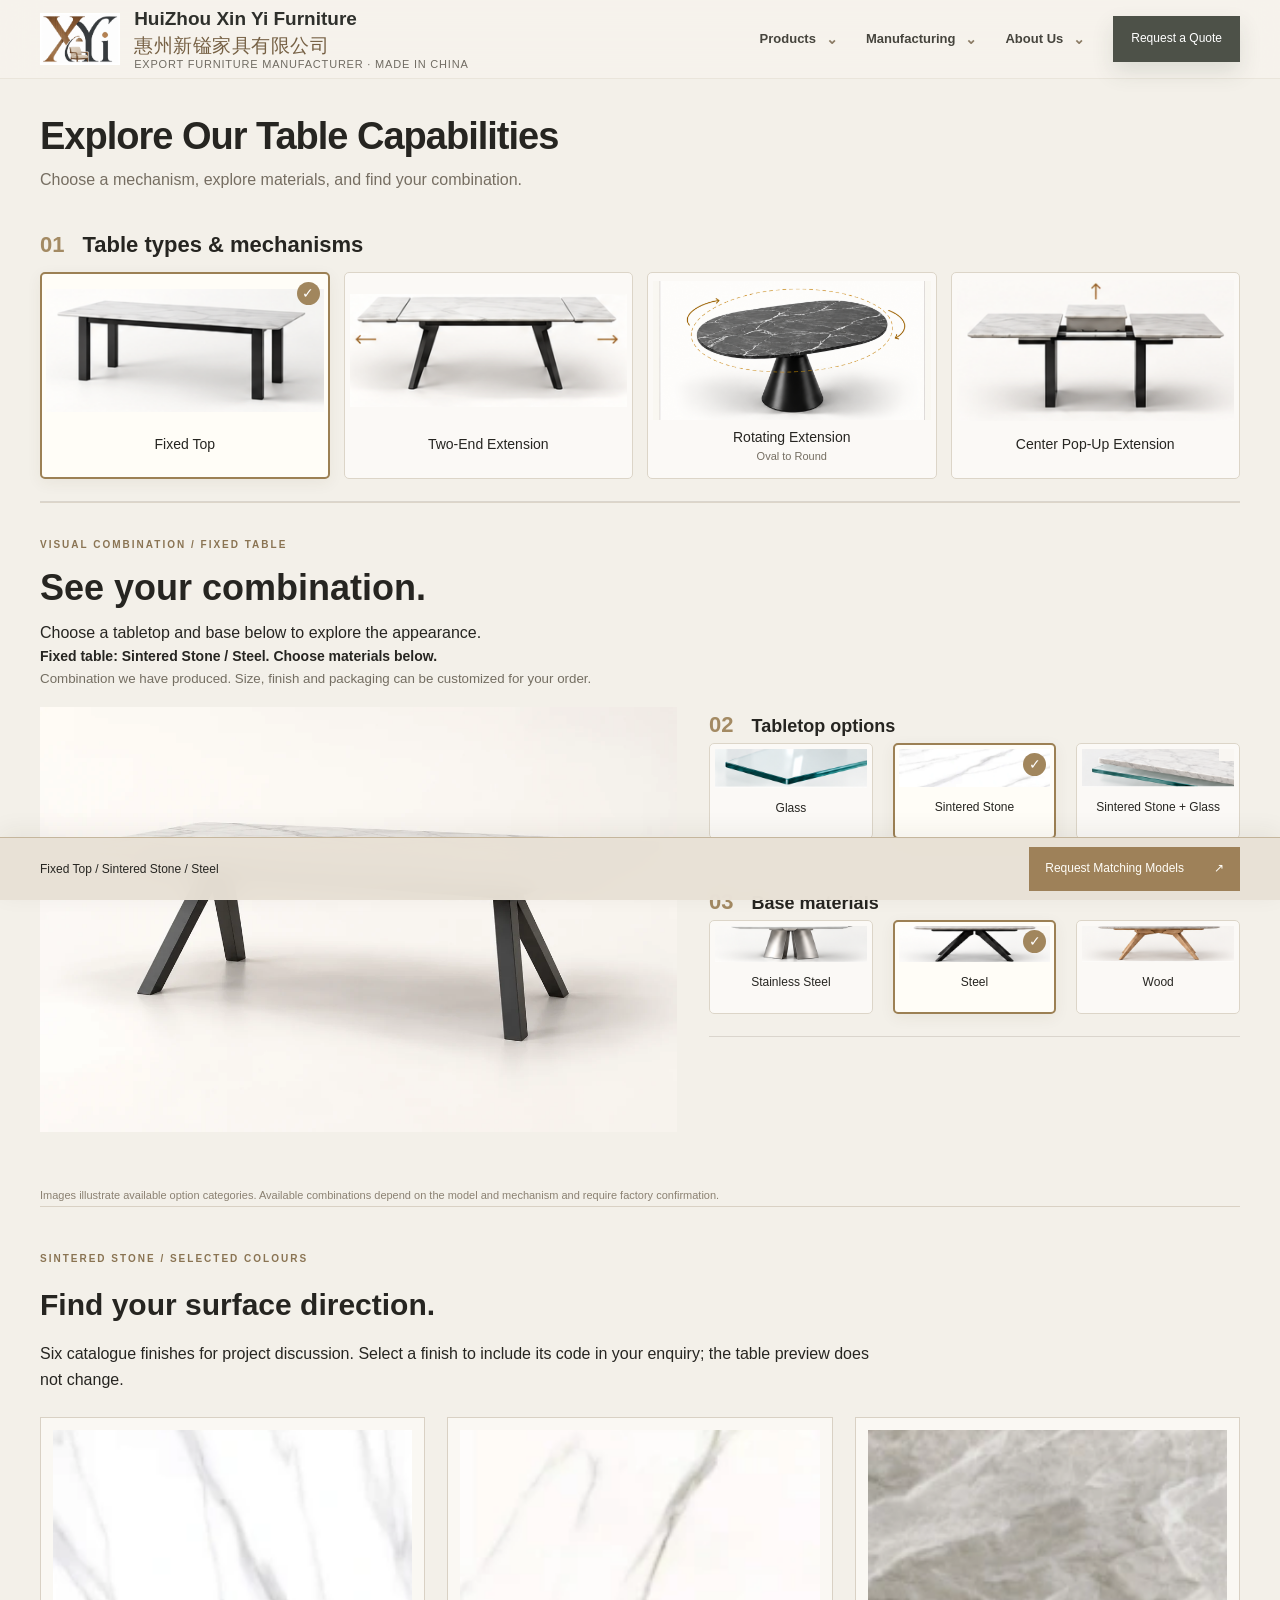
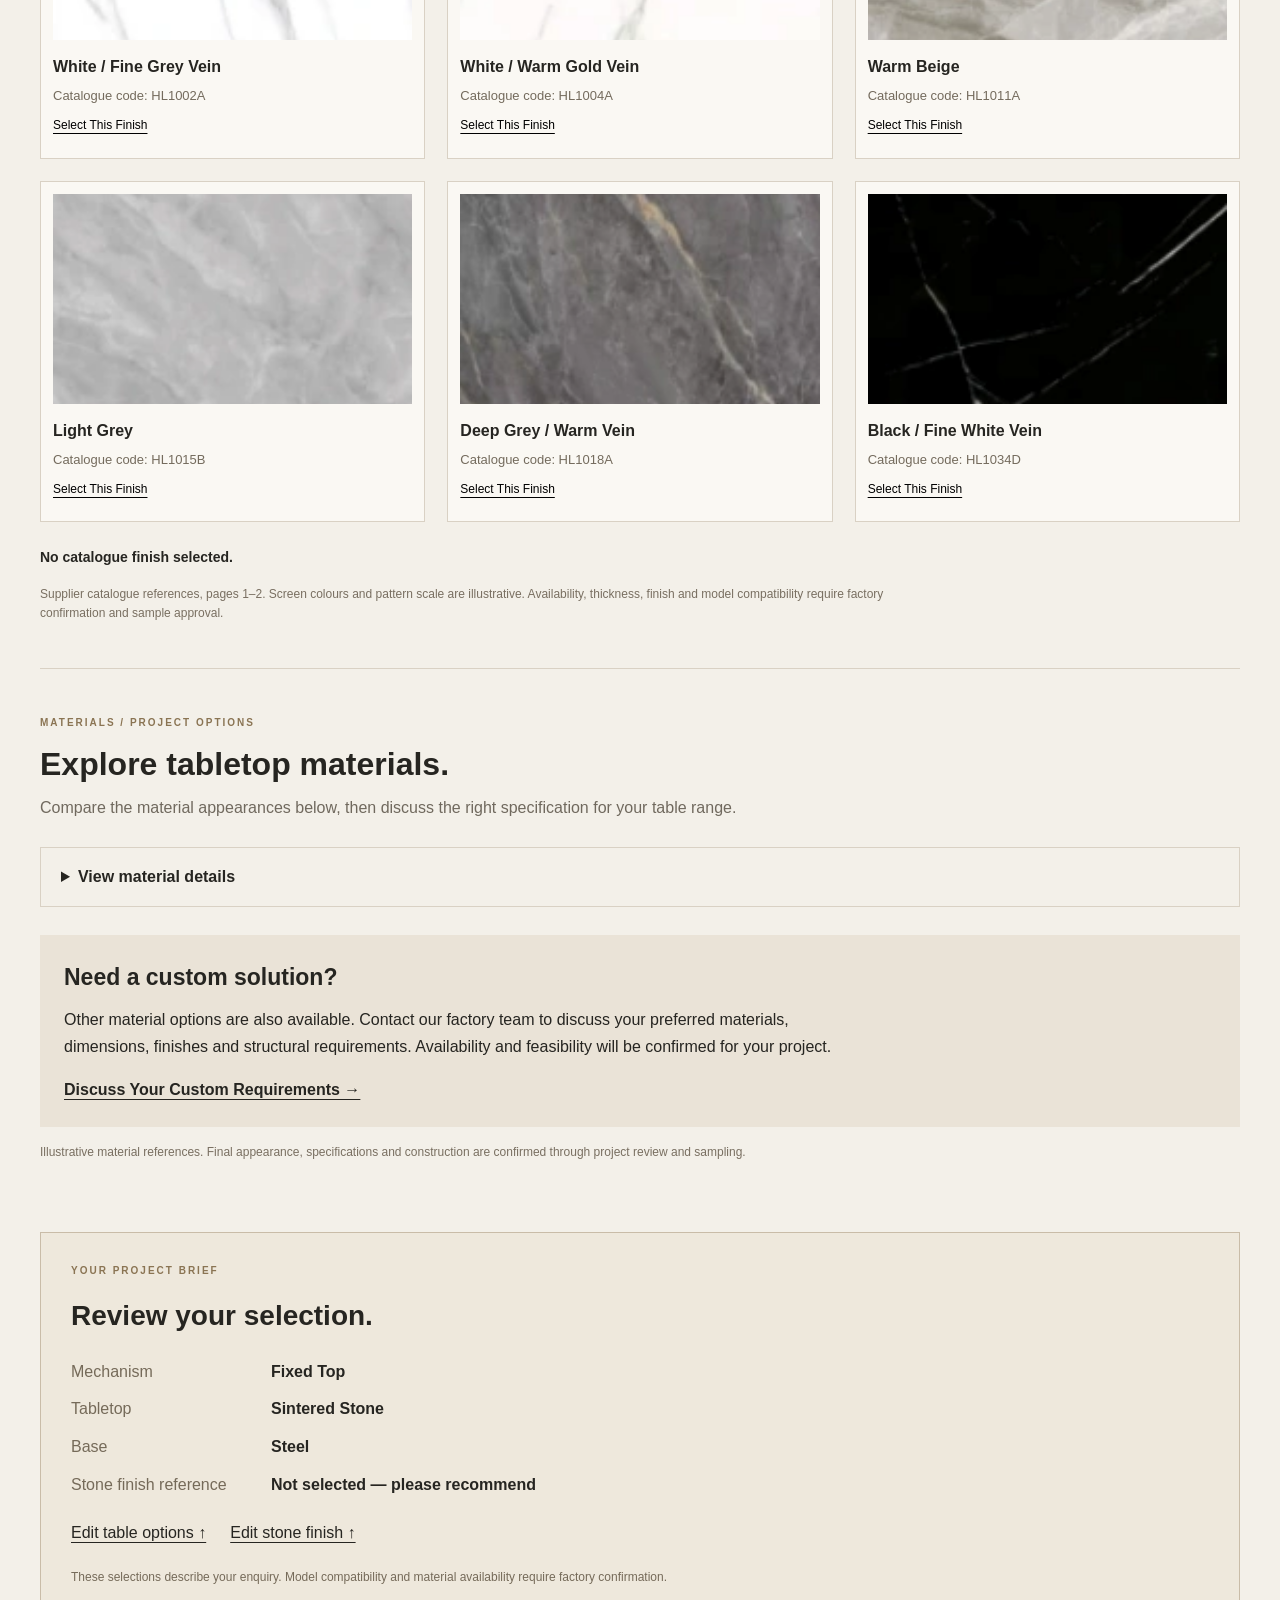
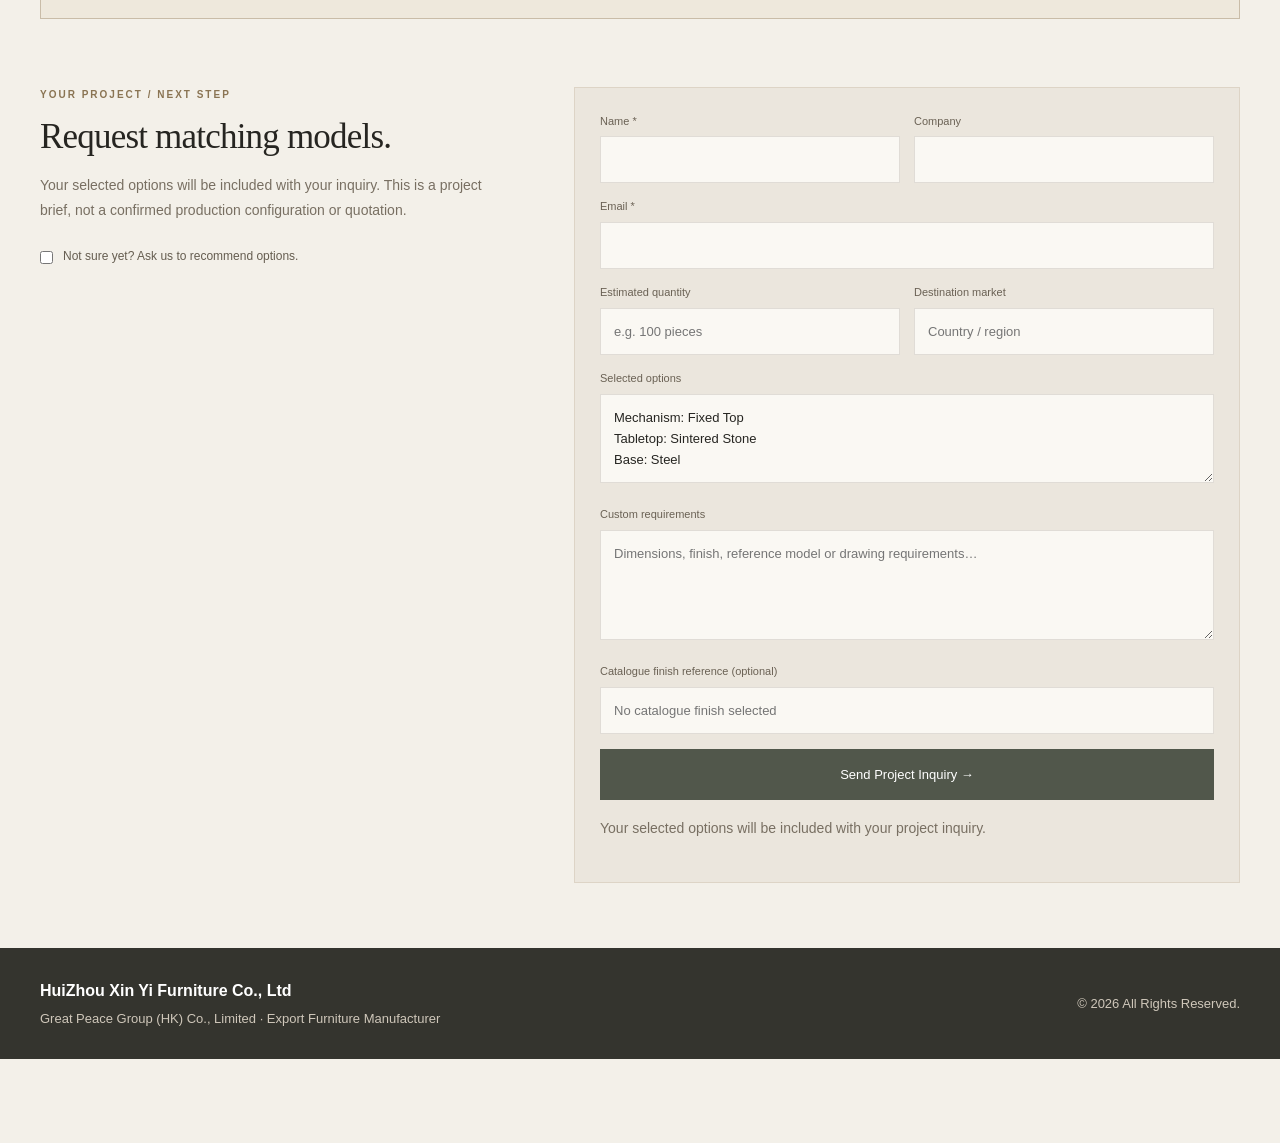
==== commit 4b75b0c2: "Add files via upload" ====
--- a/dining-tables/index.html
+++ b/dining-tables/index.html
@@ -282,7 +282,7 @@
     </button>
   </div>
   <div class="mobile-menu" id="mobileMenu"><details class="xy-nav-group"><summary>Products <span aria-hidden="true">⌄</span></summary><div class="xy-nav-panel"><a href="/dining-tables/">Dining Tables</a><a href="/#production">Production Collection</a><a href="/#original-design">Original Design</a></div></details><details class="xy-nav-group"><summary>Manufacturing <span aria-hidden="true">⌄</span></summary><div class="xy-nav-panel"><a href="/metal-frame-furniture-manufacturing/">Metal Frame Capabilities</a><a href="/#factory">Our Factory</a><a href="/#quality">Quality Control</a></div></details><details class="xy-nav-group"><summary>About Us <span aria-hidden="true">⌄</span></summary><div class="xy-nav-panel"><a href="/#about">Company Overview</a><a href="/#workflow">Cooperation Process</a><a href="/#terms">Order Terms</a></div></details><a href="#table-inquiry" class="nav-cta">Request a Quote</a></div>
-</nav><main id="main"><header class="table-intro container"><p class="table-eyebrow">DINING TABLES / OEM &amp; ODM</p><h1>Explore Our Table Capabilities</h1><div><p>Choose a mechanism, explore materials, and find your combination.</p></div></header><form id="tableForm" action="https://formspree.io/f/mjglgnby" method="POST"><div class="container option-sections"><fieldset class="option-section"><legend><span>01</span>Table types & mechanisms</legend><p class="section-description">Choose the function your project needs.</p><div class="option-grid mechanism"><label class="option-card"><input type="radio" name="mechanism" value="Fixed Top" checked required><span class="option-visual"><span class="source-crop crop-fixed" style="aspect-ratio:311/137"><img src="/assets/table-options/source-enhanced-3072.png" alt="Fixed top dining table" width="1536" height="1024" style="width:493.89067524%;left:-29.26045016%;top:-172.99270073%"></span><span class="choice-check" aria-hidden="true">✓</span></span><span class="option-name">Fixed Top</span><span class="option-description">A fixed tabletop.</span></label><label class="option-card"><input type="radio" name="mechanism" value="Two-End Extension" required><span class="option-visual"><span class="source-crop crop-two-end" style="aspect-ratio:313/127"><img src="/assets/table-options/source-enhanced-3072.png" alt="Two-end extension dining table" width="1536" height="1024" style="width:490.73482428%;left:-140.25559105%;top:-193.70078740%"></span><span class="choice-check" aria-hidden="true">✓</span></span><span class="option-name">Two-End Extension</span><span class="option-description">Extension at both ends.</span></label><label class="option-card"><input type="radio" name="mechanism" value="Rotating Extension" required><span class="option-visual"><span class="source-crop crop-rotating" style="aspect-ratio:309/154"><img src="/assets/table-options/rotating-oval-enhanced-2048.png" alt="Oval tabletop with rotation arrows illustrating oval-to-round extension" width="2048" height="2048" style="width:100%;left:0;top:-35%;aspect-ratio:1/1!important"></span><span class="choice-check" aria-hidden="true">✓</span></span><span class="option-name" style="flex-direction:column">Rotating Extension<span style="display:block;font-size:11px;font-weight:400;color:#756e62;margin-top:3px">Oval to Round</span></span><span class="option-description">Oval-to-round rotating extension.</span></label><label class="option-card"><input type="radio" name="mechanism" value="Center Pop-Up Extension" required><span class="option-visual"><span class="source-crop crop-center-popup" style="aspect-ratio:307/155"><img src="/assets/table-options/source-enhanced-3072.png" alt="Center pop-up extension dining table" width="1536" height="1024" style="width:500.32573290%;left:-371.00977199%;top:-140.64516129%"></span><span class="choice-check" aria-hidden="true">✓</span></span><span class="option-name">Center Pop-Up Extension</span><span class="option-description">A center section that lifts into position.</span></label></div></fieldset><section class="inline-builder combined-builder" id="visual-builder" aria-labelledby="visual-title"><div><p class="table-eyebrow">VISUAL COMBINATION / FIXED TABLE</p><h2 id="visual-title">See your combination.</h2><p>Choose a tabletop and base below to explore the appearance.</p><p id="inline-note" role="status">Fixed table: Sintered Stone / Steel.</p><small>Combination we have produced. Size, finish and packaging can be customized for your order.</small></div><div class="combination-image"><span id="reference-label" hidden>Reference only — preview unavailable for this combination</span><img id="inline-visual" src="/assets/table-builder/steel-stone.webp" alt="Fixed dining table with sintered stone top and steel base by Xin Yi Furniture" width="1200" height="800"></div><div class="combined-controls"><fieldset class="option-section"><legend><span>02</span>Tabletop options</legend><p class="section-description">Explore the surface and layered construction.</p><div class="option-grid tabletop"><label class="option-card"><input type="radio" name="tabletop" value="Glass" required><span class="option-visual"><span class="source-crop crop-glass" style="aspect-ratio:422/108"><img src="/assets/table-options/source-enhanced-3072.png" alt="Glass dining tabletop" width="1536" height="1024" style="width:363.98104265%;left:-21.56398104%;top:-477.77777778%"></span><span class="choice-check" aria-hidden="true">✓</span></span><span class="option-name">Glass</span><span class="option-description">Glass tabletop.</span></label><label class="option-card"><input type="radio" name="tabletop" value="Sintered Stone" checked required><span class="option-visual"><span class="source-crop crop-sintered-stone" style="aspect-ratio:424/108"><img src="/assets/table-options/source-enhanced-3072.png" alt="Sintered stone dining tabletop" width="1536" height="1024" style="width:362.26415094%;left:-131.83962264%;top:-477.77777778%"></span><span class="choice-check" aria-hidden="true">✓</span></span><span class="option-name">Sintered Stone</span><span class="option-description">Sintered stone tabletop.</span></label><label class="option-card"><input type="radio" name="tabletop" value="Sintered Stone + Glass" required><span class="option-visual"><span class="source-crop crop-stone-glass" style="aspect-ratio:431/108"><img src="/assets/table-options/source-enhanced-3072.png" alt="Sintered stone and glass layered dining tabletop" width="1536" height="1024" style="width:356.38051044%;left:-235.96287703%;top:-477.77777778%"><span class="source-ui-cover" aria-hidden="true"></span></span><span class="choice-check" aria-hidden="true">✓</span></span><span class="option-name">Sintered Stone + Glass</span><span class="option-description">Combined sintered stone and glass.</span></label></div></fieldset><fieldset class="option-section"><legend><span>03</span>Base materials</legend><p class="section-description">Select your preferred base material.</p><div class="option-grid base"><label class="option-card"><input type="radio" name="base" value="Stainless Steel" required><span class="option-visual"><span class="source-crop crop-stainless-steel" style="aspect-ratio:418/101"><img src="/assets/table-options/source-enhanced-3072.png" alt="Stainless steel dining table base" width="1536" height="1024" style="width:367.46411483%;left:-22.00956938%;top:-736.63366337%"></span><span class="choice-check" aria-hidden="true">✓</span></span><span class="option-name">Stainless Steel</span><span class="option-description">Stainless steel base.</span></label><label class="option-card"><input type="radio" name="base" value="Steel" checked required><span class="option-visual"><span class="source-crop crop-steel" style="aspect-ratio:422/101"><img src="/assets/table-options/source-enhanced-3072.png" alt="Steel dining table base" width="1536" height="1024" style="width:363.98104265%;left:-132.46445498%;top:-736.63366337%"><span class="source-ui-cover" aria-hidden="true"></span></span><span class="choice-check" aria-hidden="true">✓</span></span><span class="option-name">Steel</span><span class="option-description">Steel base.</span></label><label class="option-card"><input type="radio" name="base" value="Wood" required><span class="option-visual"><span class="source-crop crop-wood" style="aspect-ratio:427/101"><img src="/assets/table-options/source-enhanced-3072.png" alt="Wood dining table base" width="1536" height="1024" style="width:359.71896956%;left:-238.87587822%;top:-736.63366337%"></span><span class="choice-check" aria-hidden="true">✓</span></span><span class="option-name">Wood</span><span class="option-description">Wood base.</span></label></div></fieldset></div></section><p class="illustration-note">Images illustrate available option categories. Available combinations depend on the model and mechanism and require factory confirmation.</p><section class="stone-finishes" id="stone-finishes"><p class="table-eyebrow">SINTERED STONE / SELECTED COLOURS</p><h2>Find your surface direction.</h2><p>Six catalogue finishes for project discussion. Select a finish to include its code in your enquiry; the table preview does not change.</p><div class="stone-finish-grid"><article class="stone-finish"><button type="button" class="finish-enlarge" data-code="HL1002A" aria-label="Enlarge HL1002A: White / Fine Grey Vein"><img src="/assets/table-options/stone-finishes/HL1002A.webp" alt="Catalogue sintered stone appearance: White / Fine Grey Vein" loading="lazy"></button><h3>White / Fine Grey Vein</h3><p>Catalogue code: HL1002A</p><button type="button" aria-pressed="false" class="finish-select" data-code="HL1002A">Select This Finish</button></article><article class="stone-finish"><button type="button" class="finish-enlarge" data-code="HL1004A" aria-label="Enlarge HL1004A: White / Warm Gold Vein"><img src="/assets/table-options/stone-finishes/HL1004A.webp" alt="Catalogue sintered stone appearance: White / Warm Gold Vein" loading="lazy"></button><h3>White / Warm Gold Vein</h3><p>Catalogue code: HL1004A</p><button type="button" aria-pressed="false" class="finish-select" data-code="HL1004A">Select This Finish</button></article><article class="stone-finish"><button type="button" class="finish-enlarge" data-code="HL1011A" aria-label="Enlarge HL1011A: Warm Beige"><img src="/assets/table-options/stone-finishes/HL1011A.webp" alt="Catalogue sintered stone appearance: Warm Beige" loading="lazy"></button><h3>Warm Beige</h3><p>Catalogue code: HL1011A</p><button type="button" aria-pressed="false" class="finish-select" data-code="HL1011A">Select This Finish</button></article><article class="stone-finish"><button type="button" class="finish-enlarge" data-code="HL1015B" aria-label="Enlarge HL1015B: Light Grey"><img src="/assets/table-options/stone-finishes/HL1015B.webp" alt="Catalogue sintered stone appearance: Light Grey" loading="lazy"></button><h3>Light Grey</h3><p>Catalogue code: HL1015B</p><button type="button" aria-pressed="false" class="finish-select" data-code="HL1015B">Select This Finish</button></article><article class="stone-finish"><button type="button" class="finish-enlarge" data-code="HL1018A" aria-label="Enlarge HL1018A: Deep Grey / Warm Vein"><img src="/assets/table-options/stone-finishes/HL1018A.webp" alt="Catalogue sintered stone appearance: Deep Grey / Warm Vein" loading="lazy"></button><h3>Deep Grey / Warm Vein</h3><p>Catalogue code: HL1018A</p><button type="button" aria-pressed="false" class="finish-select" data-code="HL1018A">Select This Finish</button></article><article class="stone-finish"><button type="button" class="finish-enlarge" data-code="HL1034D" aria-label="Enlarge HL1034D: Black / Fine White Vein"><img src="/assets/table-options/stone-finishes/HL1034D.webp" alt="Catalogue sintered stone appearance: Black / Fine White Vein" loading="lazy"></button><h3>Black / Fine White Vein</h3><p>Catalogue code: HL1034D</p><button type="button" aria-pressed="false" class="finish-select" data-code="HL1034D">Select This Finish</button></article></div><p class="finish-note" id="finish-note" role="status">No catalogue finish selected.</p><button type="button" id="clear-finish" hidden>Clear finish selection</button><p class="material-disclaimer">Supplier catalogue references, pages 1–2. Screen colours and pattern scale are illustrative. Availability, thickness, finish and model compatibility require factory confirmation and sample approval.</p></section><dialog id="finish-dialog"><button type="button" id="close-finish">Close ×</button><img id="finish-large" alt=""><p id="finish-caption"></p></dialog><section class="tabletop-materials" id="tabletop-materials"><p class="table-eyebrow">MATERIALS / PROJECT OPTIONS</p><h2>Explore tabletop materials.</h2><p class="material-intro">Compare the material appearances below, then discuss the right specification for your table range.</p><details class="material-disclosure"><summary>View material details</summary><div class="material-details-grid"><article class="material-detail"><div class="material-closeup"><span class="source-crop crop-glass" style="aspect-ratio:422/108"><img src="/assets/table-options/source-enhanced-3072.png" alt="Glass dining tabletop" width="1536" height="1024" style="width:363.98104265%;left:-21.56398104%;top:-477.77777778%"></span></div><h3>Glass</h3><p>Explore the glass appearance and edge detail. Discuss your preferred dimensions, edge treatment and finish with our factory team.</p></article><article class="material-detail"><div class="material-closeup"><span class="source-crop crop-sintered-stone" style="aspect-ratio:424/108"><img src="/assets/table-options/source-enhanced-3072.png" alt="Sintered stone dining tabletop" width="1536" height="1024" style="width:362.26415094%;left:-131.83962264%;top:-477.77777778%"></span></div><h3>Sintered Stone</h3><p>Explore stone-look surface patterns. Contact our team to review available colours, patterns and specifications for your project.</p></article><article class="material-detail"><div class="material-closeup"><span class="source-crop crop-stone-glass" style="aspect-ratio:431/108"><img src="/assets/table-options/source-enhanced-3072.png" alt="Sintered stone and glass layered dining tabletop" width="1536" height="1024" style="width:356.38051044%;left:-235.96287703%;top:-477.77777778%"><span class="source-ui-cover" aria-hidden="true"></span></div><h3>Sintered Stone + Glass</h3><p>Explore a layered tabletop direction. The material combination, thickness and structure are confirmed for the selected model.</p></article></div></details><div class="material-contact"><h3>Need a custom solution?</h3><p>Other material options are also available. Contact our factory team to discuss your preferred materials, dimensions, finishes and structural requirements. Availability and feasibility will be confirmed for your project.</p><a href="#table-inquiry">Discuss Your Custom Requirements →</a></div><p class="material-disclaimer">Illustrative material references. Final appearance, specifications and construction are confirmed through project review and sampling.</p></section><section id="project-review" class="project-review" aria-labelledby="review-heading"><p class="table-eyebrow">YOUR PROJECT BRIEF</p><h2 id="review-heading">Review your selection.</h2><dl id="project-review-list" aria-live="polite"></dl><div class="review-links"><a href="#visual-builder">Edit table options ↑</a><a href="#stone-finishes">Edit stone finish ↑</a></div><p>These selections describe your enquiry. Model compatibility and material availability require factory confirmation.</p></section><section class="inquiry-section" id="table-inquiry"><div><p class="table-eyebrow">YOUR PROJECT / NEXT STEP</p><h2>Request matching models.</h2><p>Your selected options will be included with your inquiry. This is a project brief, not a confirmed production configuration or quotation.</p><label class="unsure"><input id="unsure" type="checkbox" name="selection_help" value="Please recommend options">Not sure yet? Ask us to recommend options.</label></div><div class="table-form"><div class="form-row"><div class="field"><label for="buyer-name">Name *</label><input id="buyer-name" name="name" autocomplete="name" required></div><div class="field"><label for="buyer-company">Company</label><input id="buyer-company" name="company" autocomplete="organization"></div></div><div class="field"><label for="buyer-email">Email *</label><input id="buyer-email" type="email" name="email" autocomplete="email" required></div><div class="form-row"><div class="field"><label for="table-qty">Estimated quantity</label><input id="table-qty" name="quantity" placeholder="e.g. 100 pieces"></div><div class="field"><label for="table-market">Destination market</label><input id="table-market" name="destination" placeholder="Country / region"></div></div><div class="field"><label for="selection-detail">Selected options</label><textarea id="selection-detail" name="selected_options" readonly rows="3">No options selected yet.</textarea></div><div class="field"><label for="requirements">Custom requirements</label><textarea id="requirements" name="message" placeholder="Dimensions, finish, reference model or drawing requirements…" rows="4"></textarea></div><div class="field"><label for="catalogue-finish">Catalogue finish reference (optional)</label><input name="catalogue_finish" id="catalogue-finish" value="" readonly placeholder="No catalogue finish selected"></div><input type="hidden" name="source_page" value="/dining-tables/"><input type="hidden" name="_subject" value="Dining table options inquiry — Xin Yi Furniture"><input type="text" name="_gotcha" tabindex="-1" autocomplete="off" hidden><button class="table-submit" type="submit">Send Project Inquiry →</button><p id="table-status" role="status" aria-live="polite"></p><p class="form-note">Your selected options will be included with your project inquiry.</p></div></section></div><aside class="selection-bar" aria-label="Your table selection"><div class="container selection-inner"><div><span class="selection-label">YOUR SELECTION <b id="selection-count">0 / 3</b></span><p id="selection-summary" role="status" aria-live="polite">Choose your preferred options above.</p><small>Model compatibility is confirmed by our team.</small></div><a class="selection-cta" href="#table-inquiry">Request Matching Models <span aria-hidden="true">↗</span></a></div></aside></form></main><footer class="footer">
+</nav><main id="main"><header class="table-intro container"><p class="table-eyebrow">DINING TABLES / OEM &amp; ODM</p><h1>Explore Our Table Capabilities</h1><div><p>Choose a mechanism, explore materials, and find your combination.</p></div></header><form id="tableForm" action="https://formspree.io/f/mjglgnby" method="POST"><div class="container option-sections"><fieldset class="option-section"><legend><span>01</span>Table types & mechanisms</legend><p class="section-description">Choose the function your project needs.</p><div class="option-grid mechanism"><label class="option-card"><input type="radio" name="mechanism" value="Fixed Top" checked required><span class="option-visual"><span class="source-crop crop-fixed" style="aspect-ratio:311/137"><img src="/assets/table-options/source-enhanced-3072.png" alt="Fixed top dining table" width="1536" height="1024" style="width:493.89067524%;left:-29.26045016%;top:-172.99270073%"></span><span class="choice-check" aria-hidden="true">✓</span></span><span class="option-name">Fixed Top</span><span class="option-description">A fixed tabletop.</span></label><label class="option-card"><input type="radio" name="mechanism" value="Two-End Extension" required><span class="option-visual"><span class="source-crop crop-two-end" style="aspect-ratio:313/127"><img src="/assets/table-options/source-enhanced-3072.png" alt="Two-end extension dining table" width="1536" height="1024" style="width:490.73482428%;left:-140.25559105%;top:-193.70078740%"></span><span class="choice-check" aria-hidden="true">✓</span></span><span class="option-name">Two-End Extension</span><span class="option-description">Extension at both ends.</span></label><label class="option-card"><input type="radio" name="mechanism" value="Rotating Extension" required><span class="option-visual"><span class="source-crop crop-rotating" style="aspect-ratio:309/154"><img src="/assets/table-options/rotating-oval-enhanced-2048.png" alt="Oval tabletop with rotation arrows illustrating oval-to-round extension" width="2048" height="2048" style="width:100%;left:0;top:-35%;aspect-ratio:1/1!important"></span><span class="choice-check" aria-hidden="true">✓</span></span><span class="option-name" style="flex-direction:column">Rotating Extension<span style="display:block;font-size:11px;font-weight:400;color:#756e62;margin-top:3px">Oval to Round</span></span><span class="option-description">Oval-to-round rotating extension.</span></label><label class="option-card"><input type="radio" name="mechanism" value="Center Pop-Up Extension" required><span class="option-visual"><span class="source-crop crop-center-popup" style="aspect-ratio:307/155"><img src="/assets/table-options/source-enhanced-3072.png" alt="Center pop-up extension dining table" width="1536" height="1024" style="width:500.32573290%;left:-371.00977199%;top:-140.64516129%"></span><span class="choice-check" aria-hidden="true">✓</span></span><span class="option-name">Center Pop-Up Extension</span><span class="option-description">A center section that lifts into position.</span></label></div></fieldset><section class="inline-builder combined-builder" id="visual-builder" aria-labelledby="visual-title"><div><p class="table-eyebrow">VISUAL COMBINATION / FIXED TABLE</p><h2 id="visual-title">See your combination.</h2><p>Choose a tabletop and base below to explore the appearance.</p><p id="inline-note" role="status">Fixed table: Sintered Stone / Steel.</p><small>Combination we have produced. Size, finish and packaging can be customized for your order.</small></div><div class="combination-image"><span id="reference-label" hidden>Reference only — preview unavailable for this combination</span><img id="inline-visual" src="/assets/table-builder/steel-stone.webp" alt="Fixed dining table with sintered stone top and steel base by Xin Yi Furniture" width="1200" height="800"></div><div class="combined-controls"><fieldset class="option-section"><legend><span>02</span>Tabletop options</legend><p class="section-description">Explore the surface and layered construction.</p><div class="option-grid tabletop"><label class="option-card"><input type="radio" name="tabletop" value="Glass" required><span class="option-visual"><span class="source-crop crop-glass" style="aspect-ratio:422/108"><img src="/assets/table-options/source-enhanced-3072.png" alt="Glass dining tabletop" width="1536" height="1024" style="width:363.98104265%;left:-21.56398104%;top:-477.77777778%"></span><span class="choice-check" aria-hidden="true">✓</span></span><span class="option-name">Glass</span><span class="option-description">Glass tabletop.</span></label><label class="option-card"><input type="radio" name="tabletop" value="Sintered Stone" checked required><span class="option-visual"><span class="source-crop crop-sintered-stone" style="aspect-ratio:424/108"><img src="/assets/table-options/sintered-stone-card.webp" alt="Sintered stone dining tabletop" width="694" height="176" style="width:100%;left:0;top:0;height:100%!important;object-fit:cover!important;aspect-ratio:auto"></span><span class="choice-check" aria-hidden="true">✓</span></span><span class="option-name">Sintered Stone</span><span class="option-description">Sintered stone tabletop.</span></label><label class="option-card"><input type="radio" name="tabletop" value="Sintered Stone + Glass" required><span class="option-visual"><span class="source-crop crop-stone-glass" style="aspect-ratio:431/108"><img src="/assets/table-options/source-enhanced-3072.png" alt="Sintered stone and glass layered dining tabletop" width="1536" height="1024" style="width:356.38051044%;left:-235.96287703%;top:-477.77777778%"><span class="source-ui-cover" aria-hidden="true"></span></span><span class="choice-check" aria-hidden="true">✓</span></span><span class="option-name">Sintered Stone + Glass</span><span class="option-description">Combined sintered stone and glass.</span></label></div></fieldset><fieldset class="option-section"><legend><span>03</span>Base materials</legend><p class="section-description">Select your preferred base material.</p><div class="option-grid base"><label class="option-card"><input type="radio" name="base" value="Stainless Steel" required><span class="option-visual"><span class="source-crop crop-stainless-steel" style="aspect-ratio:418/101"><img src="/assets/table-options/source-enhanced-3072.png" alt="Stainless steel dining table base" width="1536" height="1024" style="width:367.46411483%;left:-22.00956938%;top:-736.63366337%"></span><span class="choice-check" aria-hidden="true">✓</span></span><span class="option-name">Stainless Steel</span><span class="option-description">Stainless steel base.</span></label><label class="option-card"><input type="radio" name="base" value="Steel" checked required><span class="option-visual"><span class="source-crop crop-steel" style="aspect-ratio:422/101"><img src="/assets/table-options/source-enhanced-3072.png" alt="Steel dining table base" width="1536" height="1024" style="width:363.98104265%;left:-132.46445498%;top:-736.63366337%"><span class="source-ui-cover" aria-hidden="true"></span></span><span class="choice-check" aria-hidden="true">✓</span></span><span class="option-name">Steel</span><span class="option-description">Steel base.</span></label><label class="option-card"><input type="radio" name="base" value="Wood" required><span class="option-visual"><span class="source-crop crop-wood" style="aspect-ratio:427/101"><img src="/assets/table-options/source-enhanced-3072.png" alt="Wood dining table base" width="1536" height="1024" style="width:359.71896956%;left:-238.87587822%;top:-736.63366337%"></span><span class="choice-check" aria-hidden="true">✓</span></span><span class="option-name">Wood</span><span class="option-description">Wood base.</span></label></div></fieldset></div></section><p class="illustration-note">Images illustrate available option categories. Available combinations depend on the model and mechanism and require factory confirmation.</p><section class="stone-finishes" id="stone-finishes"><p class="table-eyebrow">SINTERED STONE / SELECTED COLOURS</p><h2>Find your surface direction.</h2><p>Six catalogue finishes for project discussion. Select a finish to include its code in your enquiry; the table preview does not change.</p><div class="stone-finish-grid"><article class="stone-finish"><button type="button" class="finish-enlarge" data-code="HL1002A" aria-label="Enlarge HL1002A: White / Fine Grey Vein"><img src="/assets/table-options/stone-finishes/HL1002A.webp" alt="Catalogue sintered stone appearance: White / Fine Grey Vein" loading="lazy"></button><h3>White / Fine Grey Vein</h3><p>Catalogue code: HL1002A</p><button type="button" aria-pressed="false" class="finish-select" data-code="HL1002A">Select This Finish</button></article><article class="stone-finish"><button type="button" class="finish-enlarge" data-code="HL1004A" aria-label="Enlarge HL1004A: White / Warm Gold Vein"><img src="/assets/table-options/stone-finishes/HL1004A.webp" alt="Catalogue sintered stone appearance: White / Warm Gold Vein" loading="lazy"></button><h3>White / Warm Gold Vein</h3><p>Catalogue code: HL1004A</p><button type="button" aria-pressed="false" class="finish-select" data-code="HL1004A">Select This Finish</button></article><article class="stone-finish"><button type="button" class="finish-enlarge" data-code="HL1011A" aria-label="Enlarge HL1011A: Warm Beige"><img src="/assets/table-options/stone-finishes/HL1011A.webp" alt="Catalogue sintered stone appearance: Warm Beige" loading="lazy"></button><h3>Warm Beige</h3><p>Catalogue code: HL1011A</p><button type="button" aria-pressed="false" class="finish-select" data-code="HL1011A">Select This Finish</button></article><article class="stone-finish"><button type="button" class="finish-enlarge" data-code="HL1015B" aria-label="Enlarge HL1015B: Light Grey"><img src="/assets/table-options/stone-finishes/HL1015B.webp" alt="Catalogue sintered stone appearance: Light Grey" loading="lazy"></button><h3>Light Grey</h3><p>Catalogue code: HL1015B</p><button type="button" aria-pressed="false" class="finish-select" data-code="HL1015B">Select This Finish</button></article><article class="stone-finish"><button type="button" class="finish-enlarge" data-code="HL1018A" aria-label="Enlarge HL1018A: Deep Grey / Warm Vein"><img src="/assets/table-options/stone-finishes/HL1018A.webp" alt="Catalogue sintered stone appearance: Deep Grey / Warm Vein" loading="lazy"></button><h3>Deep Grey / Warm Vein</h3><p>Catalogue code: HL1018A</p><button type="button" aria-pressed="false" class="finish-select" data-code="HL1018A">Select This Finish</button></article><article class="stone-finish"><button type="button" class="finish-enlarge" data-code="HL1034D" aria-label="Enlarge HL1034D: Black / Fine White Vein"><img src="/assets/table-options/stone-finishes/HL1034D.webp" alt="Catalogue sintered stone appearance: Black / Fine White Vein" loading="lazy"></button><h3>Black / Fine White Vein</h3><p>Catalogue code: HL1034D</p><button type="button" aria-pressed="false" class="finish-select" data-code="HL1034D">Select This Finish</button></article></div><p class="finish-note" id="finish-note" role="status">No catalogue finish selected.</p><button type="button" id="clear-finish" hidden>Clear finish selection</button><p class="material-disclaimer">Supplier catalogue references, pages 1–2. Screen colours and pattern scale are illustrative. Availability, thickness, finish and model compatibility require factory confirmation and sample approval.</p></section><dialog id="finish-dialog"><button type="button" id="close-finish">Close ×</button><img id="finish-large" alt=""><p id="finish-caption"></p></dialog><section class="tabletop-materials" id="tabletop-materials"><p class="table-eyebrow">MATERIALS / PROJECT OPTIONS</p><h2>Explore tabletop materials.</h2><p class="material-intro">Compare the material appearances below, then discuss the right specification for your table range.</p><details class="material-disclosure"><summary>View material details</summary><div class="material-details-grid"><article class="material-detail"><div class="material-closeup"><span class="source-crop crop-glass" style="aspect-ratio:422/108"><img src="/assets/table-options/source-enhanced-3072.png" alt="Glass dining tabletop" width="1536" height="1024" style="width:363.98104265%;left:-21.56398104%;top:-477.77777778%"></span></div><h3>Glass</h3><p>Explore the glass appearance and edge detail. Discuss your preferred dimensions, edge treatment and finish with our factory team.</p></article><article class="material-detail"><div class="material-closeup"><span class="source-crop crop-sintered-stone" style="aspect-ratio:424/108"><img src="/assets/table-options/sintered-stone-card.webp" alt="Sintered stone dining tabletop" width="694" height="176" style="width:100%;left:0;top:0;height:100%!important;object-fit:cover!important;aspect-ratio:auto"></span></div><h3>Sintered Stone</h3><p>Explore stone-look surface patterns. Contact our team to review available colours, patterns and specifications for your project.</p></article><article class="material-detail"><div class="material-closeup"><span class="source-crop crop-stone-glass" style="aspect-ratio:431/108"><img src="/assets/table-options/source-enhanced-3072.png" alt="Sintered stone and glass layered dining tabletop" width="1536" height="1024" style="width:356.38051044%;left:-235.96287703%;top:-477.77777778%"><span class="source-ui-cover" aria-hidden="true"></span></div><h3>Sintered Stone + Glass</h3><p>Explore a layered tabletop direction. The material combination, thickness and structure are confirmed for the selected model.</p></article></div></details><div class="material-contact"><h3>Need a custom solution?</h3><p>Other material options are also available. Contact our factory team to discuss your preferred materials, dimensions, finishes and structural requirements. Availability and feasibility will be confirmed for your project.</p><a href="#table-inquiry">Discuss Your Custom Requirements →</a></div><p class="material-disclaimer">Illustrative material references. Final appearance, specifications and construction are confirmed through project review and sampling.</p></section><section id="project-review" class="project-review" aria-labelledby="review-heading"><p class="table-eyebrow">YOUR PROJECT BRIEF</p><h2 id="review-heading">Review your selection.</h2><dl id="project-review-list" aria-live="polite"></dl><div class="review-links"><a href="#visual-builder">Edit table options ↑</a><a href="#stone-finishes">Edit stone finish ↑</a></div><p>These selections describe your enquiry. Model compatibility and material availability require factory confirmation.</p></section><section class="inquiry-section" id="table-inquiry"><div><p class="table-eyebrow">YOUR PROJECT / NEXT STEP</p><h2>Request matching models.</h2><p>Your selected options will be included with your inquiry. This is a project brief, not a confirmed production configuration or quotation.</p><label class="unsure"><input id="unsure" type="checkbox" name="selection_help" value="Please recommend options">Not sure yet? Ask us to recommend options.</label></div><div class="table-form"><div class="form-row"><div class="field"><label for="buyer-name">Name *</label><input id="buyer-name" name="name" autocomplete="name" required></div><div class="field"><label for="buyer-company">Company</label><input id="buyer-company" name="company" autocomplete="organization"></div></div><div class="field"><label for="buyer-email">Email *</label><input id="buyer-email" type="email" name="email" autocomplete="email" required></div><div class="form-row"><div class="field"><label for="table-qty">Estimated quantity</label><input id="table-qty" name="quantity" placeholder="e.g. 100 pieces"></div><div class="field"><label for="table-market">Destination market</label><input id="table-market" name="destination" placeholder="Country / region"></div></div><div class="field"><label for="selection-detail">Selected options</label><textarea id="selection-detail" name="selected_options" readonly rows="3">No options selected yet.</textarea></div><div class="field"><label for="requirements">Custom requirements</label><textarea id="requirements" name="message" placeholder="Dimensions, finish, reference model or drawing requirements…" rows="4"></textarea></div><div class="field"><label for="catalogue-finish">Catalogue finish reference (optional)</label><input name="catalogue_finish" id="catalogue-finish" value="" readonly placeholder="No catalogue finish selected"></div><input type="hidden" name="source_page" value="/dining-tables/"><input type="hidden" name="_subject" value="Dining table options inquiry — Xin Yi Furniture"><input type="text" name="_gotcha" tabindex="-1" autocomplete="off" hidden><button class="table-submit" type="submit">Send Project Inquiry →</button><p id="table-status" role="status" aria-live="polite"></p><p class="form-note">Your selected options will be included with your project inquiry.</p></div></section></div><aside class="selection-bar" aria-label="Your table selection"><div class="container selection-inner"><div><span class="selection-label">YOUR SELECTION <b id="selection-count">0 / 3</b></span><p id="selection-summary" role="status" aria-live="polite">Choose your preferred options above.</p><small>Model compatibility is confirmed by our team.</small></div><a class="selection-cta" href="#table-inquiry">Request Matching Models <span aria-hidden="true">↗</span></a></div></aside></form></main><footer class="footer">
   <div class="container footer-inner">
     <div>
       <strong>HuiZhou Xin Yi Furniture Co., Ltd</strong>
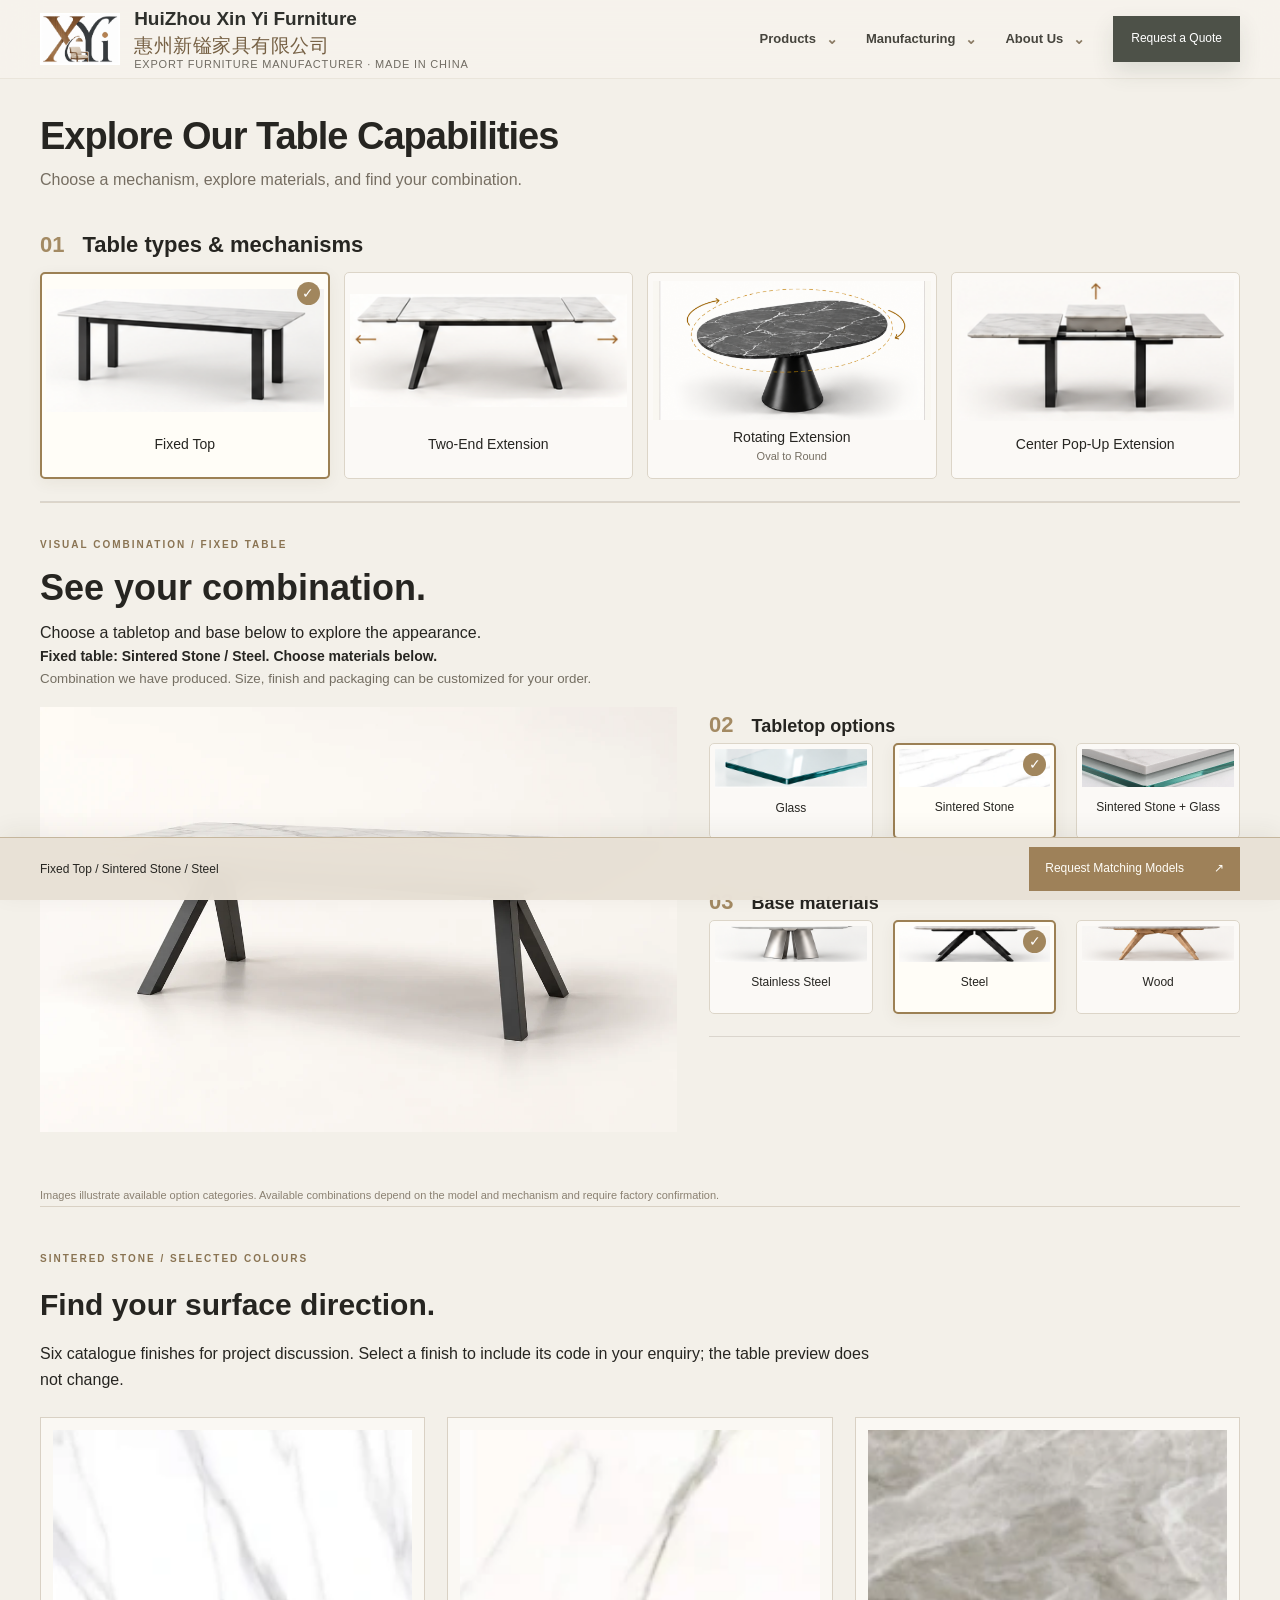
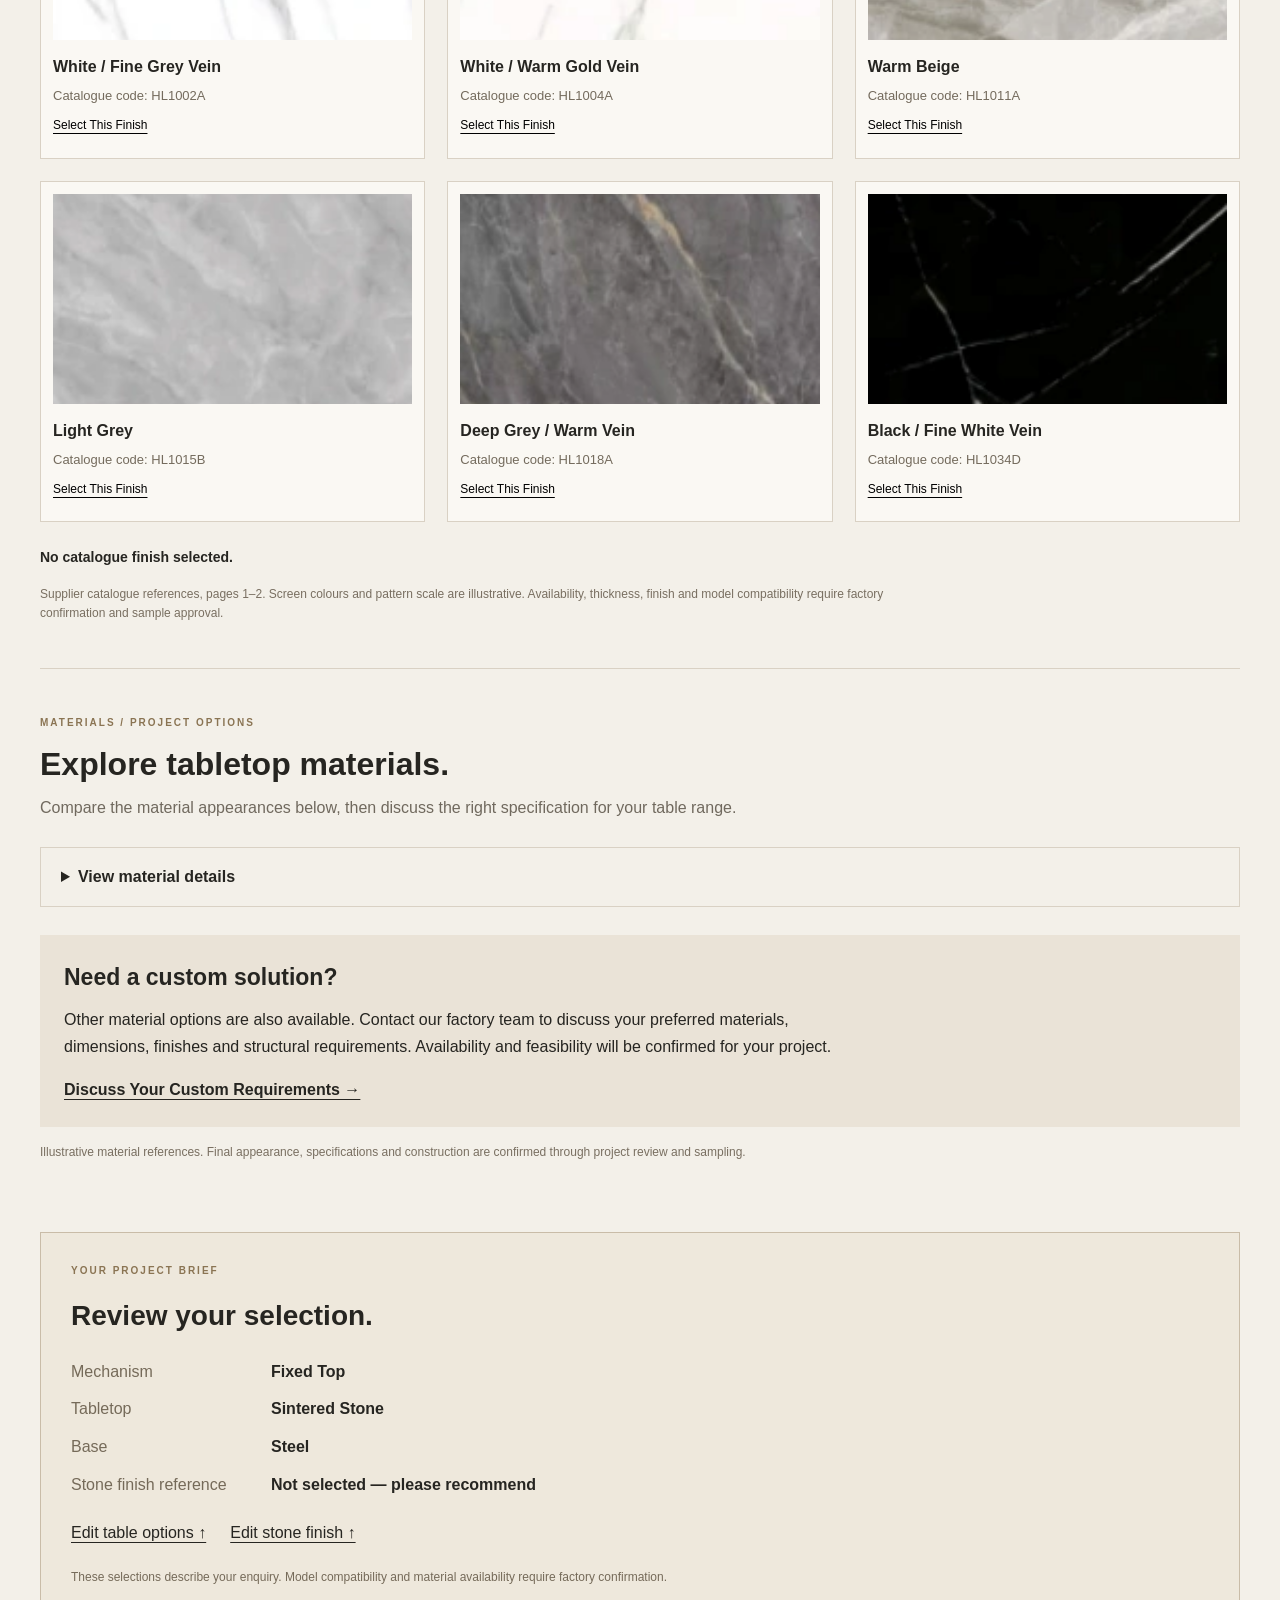
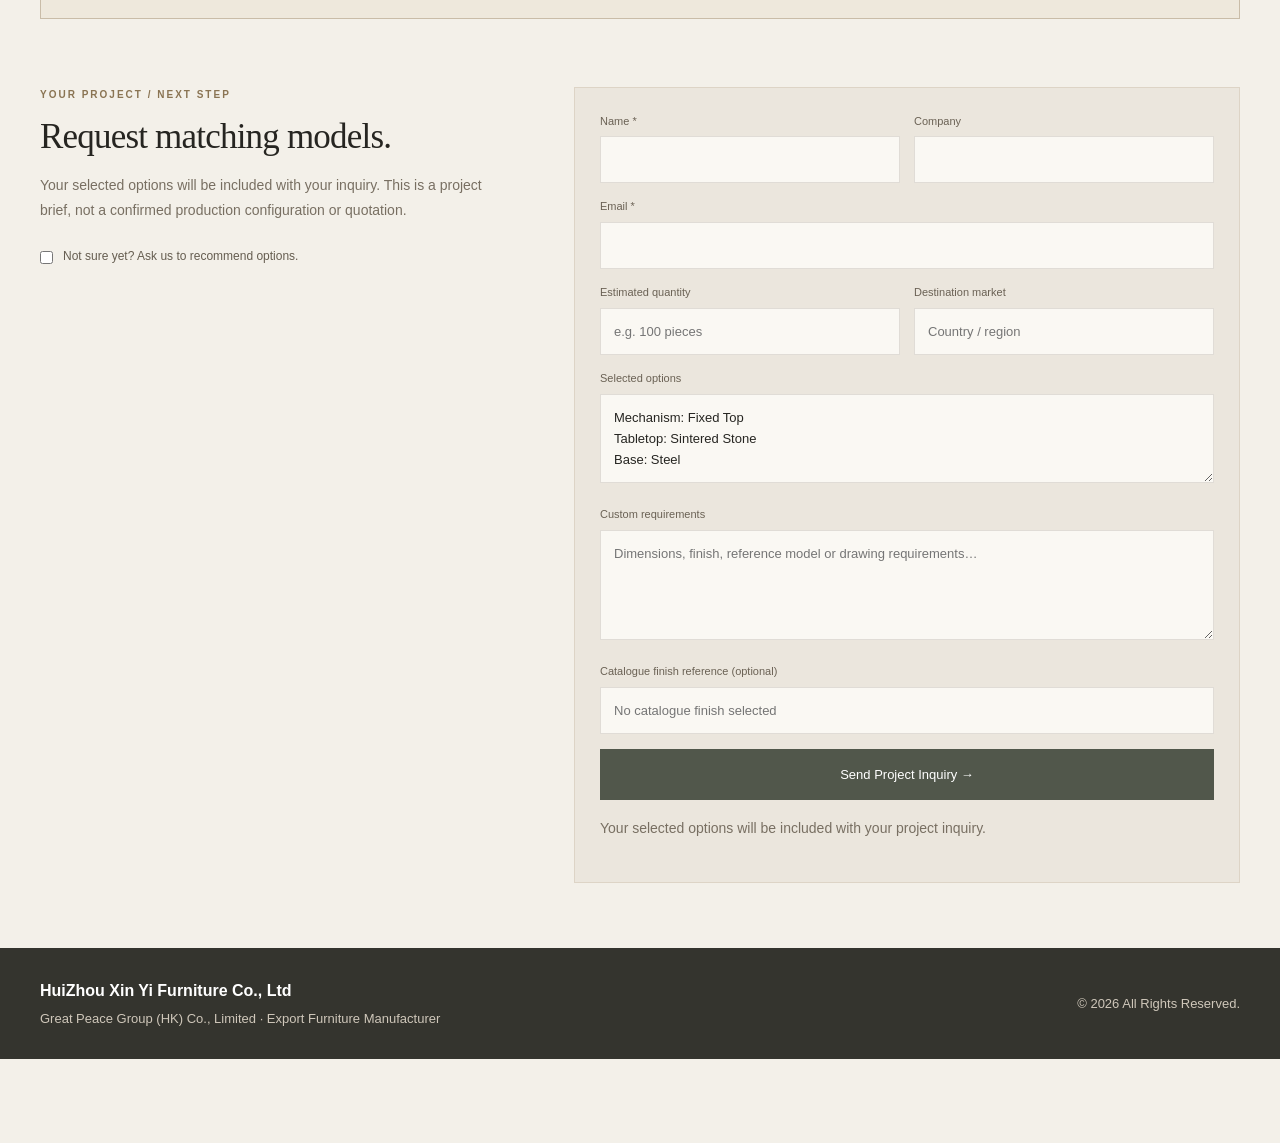
==== commit a2931829: "Add files via upload" ====
--- a/dining-tables/index.html
+++ b/dining-tables/index.html
@@ -282,7 +282,7 @@
     </button>
   </div>
   <div class="mobile-menu" id="mobileMenu"><details class="xy-nav-group"><summary>Products <span aria-hidden="true">⌄</span></summary><div class="xy-nav-panel"><a href="/dining-tables/">Dining Tables</a><a href="/#production">Production Collection</a><a href="/#original-design">Original Design</a></div></details><details class="xy-nav-group"><summary>Manufacturing <span aria-hidden="true">⌄</span></summary><div class="xy-nav-panel"><a href="/metal-frame-furniture-manufacturing/">Metal Frame Capabilities</a><a href="/#factory">Our Factory</a><a href="/#quality">Quality Control</a></div></details><details class="xy-nav-group"><summary>About Us <span aria-hidden="true">⌄</span></summary><div class="xy-nav-panel"><a href="/#about">Company Overview</a><a href="/#workflow">Cooperation Process</a><a href="/#terms">Order Terms</a></div></details><a href="#table-inquiry" class="nav-cta">Request a Quote</a></div>
-</nav><main id="main"><header class="table-intro container"><p class="table-eyebrow">DINING TABLES / OEM &amp; ODM</p><h1>Explore Our Table Capabilities</h1><div><p>Choose a mechanism, explore materials, and find your combination.</p></div></header><form id="tableForm" action="https://formspree.io/f/mjglgnby" method="POST"><div class="container option-sections"><fieldset class="option-section"><legend><span>01</span>Table types & mechanisms</legend><p class="section-description">Choose the function your project needs.</p><div class="option-grid mechanism"><label class="option-card"><input type="radio" name="mechanism" value="Fixed Top" checked required><span class="option-visual"><span class="source-crop crop-fixed" style="aspect-ratio:311/137"><img src="/assets/table-options/source-enhanced-3072.png" alt="Fixed top dining table" width="1536" height="1024" style="width:493.89067524%;left:-29.26045016%;top:-172.99270073%"></span><span class="choice-check" aria-hidden="true">✓</span></span><span class="option-name">Fixed Top</span><span class="option-description">A fixed tabletop.</span></label><label class="option-card"><input type="radio" name="mechanism" value="Two-End Extension" required><span class="option-visual"><span class="source-crop crop-two-end" style="aspect-ratio:313/127"><img src="/assets/table-options/source-enhanced-3072.png" alt="Two-end extension dining table" width="1536" height="1024" style="width:490.73482428%;left:-140.25559105%;top:-193.70078740%"></span><span class="choice-check" aria-hidden="true">✓</span></span><span class="option-name">Two-End Extension</span><span class="option-description">Extension at both ends.</span></label><label class="option-card"><input type="radio" name="mechanism" value="Rotating Extension" required><span class="option-visual"><span class="source-crop crop-rotating" style="aspect-ratio:309/154"><img src="/assets/table-options/rotating-oval-enhanced-2048.png" alt="Oval tabletop with rotation arrows illustrating oval-to-round extension" width="2048" height="2048" style="width:100%;left:0;top:-35%;aspect-ratio:1/1!important"></span><span class="choice-check" aria-hidden="true">✓</span></span><span class="option-name" style="flex-direction:column">Rotating Extension<span style="display:block;font-size:11px;font-weight:400;color:#756e62;margin-top:3px">Oval to Round</span></span><span class="option-description">Oval-to-round rotating extension.</span></label><label class="option-card"><input type="radio" name="mechanism" value="Center Pop-Up Extension" required><span class="option-visual"><span class="source-crop crop-center-popup" style="aspect-ratio:307/155"><img src="/assets/table-options/source-enhanced-3072.png" alt="Center pop-up extension dining table" width="1536" height="1024" style="width:500.32573290%;left:-371.00977199%;top:-140.64516129%"></span><span class="choice-check" aria-hidden="true">✓</span></span><span class="option-name">Center Pop-Up Extension</span><span class="option-description">A center section that lifts into position.</span></label></div></fieldset><section class="inline-builder combined-builder" id="visual-builder" aria-labelledby="visual-title"><div><p class="table-eyebrow">VISUAL COMBINATION / FIXED TABLE</p><h2 id="visual-title">See your combination.</h2><p>Choose a tabletop and base below to explore the appearance.</p><p id="inline-note" role="status">Fixed table: Sintered Stone / Steel.</p><small>Combination we have produced. Size, finish and packaging can be customized for your order.</small></div><div class="combination-image"><span id="reference-label" hidden>Reference only — preview unavailable for this combination</span><img id="inline-visual" src="/assets/table-builder/steel-stone.webp" alt="Fixed dining table with sintered stone top and steel base by Xin Yi Furniture" width="1200" height="800"></div><div class="combined-controls"><fieldset class="option-section"><legend><span>02</span>Tabletop options</legend><p class="section-description">Explore the surface and layered construction.</p><div class="option-grid tabletop"><label class="option-card"><input type="radio" name="tabletop" value="Glass" required><span class="option-visual"><span class="source-crop crop-glass" style="aspect-ratio:422/108"><img src="/assets/table-options/source-enhanced-3072.png" alt="Glass dining tabletop" width="1536" height="1024" style="width:363.98104265%;left:-21.56398104%;top:-477.77777778%"></span><span class="choice-check" aria-hidden="true">✓</span></span><span class="option-name">Glass</span><span class="option-description">Glass tabletop.</span></label><label class="option-card"><input type="radio" name="tabletop" value="Sintered Stone" checked required><span class="option-visual"><span class="source-crop crop-sintered-stone" style="aspect-ratio:424/108"><img src="/assets/table-options/sintered-stone-card.webp" alt="Sintered stone dining tabletop" width="694" height="176" style="width:100%;left:0;top:0;height:100%!important;object-fit:cover!important;aspect-ratio:auto"></span><span class="choice-check" aria-hidden="true">✓</span></span><span class="option-name">Sintered Stone</span><span class="option-description">Sintered stone tabletop.</span></label><label class="option-card"><input type="radio" name="tabletop" value="Sintered Stone + Glass" required><span class="option-visual"><span class="source-crop crop-stone-glass" style="aspect-ratio:431/108"><img src="/assets/table-options/source-enhanced-3072.png" alt="Sintered stone and glass layered dining tabletop" width="1536" height="1024" style="width:356.38051044%;left:-235.96287703%;top:-477.77777778%"><span class="source-ui-cover" aria-hidden="true"></span></span><span class="choice-check" aria-hidden="true">✓</span></span><span class="option-name">Sintered Stone + Glass</span><span class="option-description">Combined sintered stone and glass.</span></label></div></fieldset><fieldset class="option-section"><legend><span>03</span>Base materials</legend><p class="section-description">Select your preferred base material.</p><div class="option-grid base"><label class="option-card"><input type="radio" name="base" value="Stainless Steel" required><span class="option-visual"><span class="source-crop crop-stainless-steel" style="aspect-ratio:418/101"><img src="/assets/table-options/source-enhanced-3072.png" alt="Stainless steel dining table base" width="1536" height="1024" style="width:367.46411483%;left:-22.00956938%;top:-736.63366337%"></span><span class="choice-check" aria-hidden="true">✓</span></span><span class="option-name">Stainless Steel</span><span class="option-description">Stainless steel base.</span></label><label class="option-card"><input type="radio" name="base" value="Steel" checked required><span class="option-visual"><span class="source-crop crop-steel" style="aspect-ratio:422/101"><img src="/assets/table-options/source-enhanced-3072.png" alt="Steel dining table base" width="1536" height="1024" style="width:363.98104265%;left:-132.46445498%;top:-736.63366337%"><span class="source-ui-cover" aria-hidden="true"></span></span><span class="choice-check" aria-hidden="true">✓</span></span><span class="option-name">Steel</span><span class="option-description">Steel base.</span></label><label class="option-card"><input type="radio" name="base" value="Wood" required><span class="option-visual"><span class="source-crop crop-wood" style="aspect-ratio:427/101"><img src="/assets/table-options/source-enhanced-3072.png" alt="Wood dining table base" width="1536" height="1024" style="width:359.71896956%;left:-238.87587822%;top:-736.63366337%"></span><span class="choice-check" aria-hidden="true">✓</span></span><span class="option-name">Wood</span><span class="option-description">Wood base.</span></label></div></fieldset></div></section><p class="illustration-note">Images illustrate available option categories. Available combinations depend on the model and mechanism and require factory confirmation.</p><section class="stone-finishes" id="stone-finishes"><p class="table-eyebrow">SINTERED STONE / SELECTED COLOURS</p><h2>Find your surface direction.</h2><p>Six catalogue finishes for project discussion. Select a finish to include its code in your enquiry; the table preview does not change.</p><div class="stone-finish-grid"><article class="stone-finish"><button type="button" class="finish-enlarge" data-code="HL1002A" aria-label="Enlarge HL1002A: White / Fine Grey Vein"><img src="/assets/table-options/stone-finishes/HL1002A.webp" alt="Catalogue sintered stone appearance: White / Fine Grey Vein" loading="lazy"></button><h3>White / Fine Grey Vein</h3><p>Catalogue code: HL1002A</p><button type="button" aria-pressed="false" class="finish-select" data-code="HL1002A">Select This Finish</button></article><article class="stone-finish"><button type="button" class="finish-enlarge" data-code="HL1004A" aria-label="Enlarge HL1004A: White / Warm Gold Vein"><img src="/assets/table-options/stone-finishes/HL1004A.webp" alt="Catalogue sintered stone appearance: White / Warm Gold Vein" loading="lazy"></button><h3>White / Warm Gold Vein</h3><p>Catalogue code: HL1004A</p><button type="button" aria-pressed="false" class="finish-select" data-code="HL1004A">Select This Finish</button></article><article class="stone-finish"><button type="button" class="finish-enlarge" data-code="HL1011A" aria-label="Enlarge HL1011A: Warm Beige"><img src="/assets/table-options/stone-finishes/HL1011A.webp" alt="Catalogue sintered stone appearance: Warm Beige" loading="lazy"></button><h3>Warm Beige</h3><p>Catalogue code: HL1011A</p><button type="button" aria-pressed="false" class="finish-select" data-code="HL1011A">Select This Finish</button></article><article class="stone-finish"><button type="button" class="finish-enlarge" data-code="HL1015B" aria-label="Enlarge HL1015B: Light Grey"><img src="/assets/table-options/stone-finishes/HL1015B.webp" alt="Catalogue sintered stone appearance: Light Grey" loading="lazy"></button><h3>Light Grey</h3><p>Catalogue code: HL1015B</p><button type="button" aria-pressed="false" class="finish-select" data-code="HL1015B">Select This Finish</button></article><article class="stone-finish"><button type="button" class="finish-enlarge" data-code="HL1018A" aria-label="Enlarge HL1018A: Deep Grey / Warm Vein"><img src="/assets/table-options/stone-finishes/HL1018A.webp" alt="Catalogue sintered stone appearance: Deep Grey / Warm Vein" loading="lazy"></button><h3>Deep Grey / Warm Vein</h3><p>Catalogue code: HL1018A</p><button type="button" aria-pressed="false" class="finish-select" data-code="HL1018A">Select This Finish</button></article><article class="stone-finish"><button type="button" class="finish-enlarge" data-code="HL1034D" aria-label="Enlarge HL1034D: Black / Fine White Vein"><img src="/assets/table-options/stone-finishes/HL1034D.webp" alt="Catalogue sintered stone appearance: Black / Fine White Vein" loading="lazy"></button><h3>Black / Fine White Vein</h3><p>Catalogue code: HL1034D</p><button type="button" aria-pressed="false" class="finish-select" data-code="HL1034D">Select This Finish</button></article></div><p class="finish-note" id="finish-note" role="status">No catalogue finish selected.</p><button type="button" id="clear-finish" hidden>Clear finish selection</button><p class="material-disclaimer">Supplier catalogue references, pages 1–2. Screen colours and pattern scale are illustrative. Availability, thickness, finish and model compatibility require factory confirmation and sample approval.</p></section><dialog id="finish-dialog"><button type="button" id="close-finish">Close ×</button><img id="finish-large" alt=""><p id="finish-caption"></p></dialog><section class="tabletop-materials" id="tabletop-materials"><p class="table-eyebrow">MATERIALS / PROJECT OPTIONS</p><h2>Explore tabletop materials.</h2><p class="material-intro">Compare the material appearances below, then discuss the right specification for your table range.</p><details class="material-disclosure"><summary>View material details</summary><div class="material-details-grid"><article class="material-detail"><div class="material-closeup"><span class="source-crop crop-glass" style="aspect-ratio:422/108"><img src="/assets/table-options/source-enhanced-3072.png" alt="Glass dining tabletop" width="1536" height="1024" style="width:363.98104265%;left:-21.56398104%;top:-477.77777778%"></span></div><h3>Glass</h3><p>Explore the glass appearance and edge detail. Discuss your preferred dimensions, edge treatment and finish with our factory team.</p></article><article class="material-detail"><div class="material-closeup"><span class="source-crop crop-sintered-stone" style="aspect-ratio:424/108"><img src="/assets/table-options/sintered-stone-card.webp" alt="Sintered stone dining tabletop" width="694" height="176" style="width:100%;left:0;top:0;height:100%!important;object-fit:cover!important;aspect-ratio:auto"></span></div><h3>Sintered Stone</h3><p>Explore stone-look surface patterns. Contact our team to review available colours, patterns and specifications for your project.</p></article><article class="material-detail"><div class="material-closeup"><span class="source-crop crop-stone-glass" style="aspect-ratio:431/108"><img src="/assets/table-options/source-enhanced-3072.png" alt="Sintered stone and glass layered dining tabletop" width="1536" height="1024" style="width:356.38051044%;left:-235.96287703%;top:-477.77777778%"><span class="source-ui-cover" aria-hidden="true"></span></div><h3>Sintered Stone + Glass</h3><p>Explore a layered tabletop direction. The material combination, thickness and structure are confirmed for the selected model.</p></article></div></details><div class="material-contact"><h3>Need a custom solution?</h3><p>Other material options are also available. Contact our factory team to discuss your preferred materials, dimensions, finishes and structural requirements. Availability and feasibility will be confirmed for your project.</p><a href="#table-inquiry">Discuss Your Custom Requirements →</a></div><p class="material-disclaimer">Illustrative material references. Final appearance, specifications and construction are confirmed through project review and sampling.</p></section><section id="project-review" class="project-review" aria-labelledby="review-heading"><p class="table-eyebrow">YOUR PROJECT BRIEF</p><h2 id="review-heading">Review your selection.</h2><dl id="project-review-list" aria-live="polite"></dl><div class="review-links"><a href="#visual-builder">Edit table options ↑</a><a href="#stone-finishes">Edit stone finish ↑</a></div><p>These selections describe your enquiry. Model compatibility and material availability require factory confirmation.</p></section><section class="inquiry-section" id="table-inquiry"><div><p class="table-eyebrow">YOUR PROJECT / NEXT STEP</p><h2>Request matching models.</h2><p>Your selected options will be included with your inquiry. This is a project brief, not a confirmed production configuration or quotation.</p><label class="unsure"><input id="unsure" type="checkbox" name="selection_help" value="Please recommend options">Not sure yet? Ask us to recommend options.</label></div><div class="table-form"><div class="form-row"><div class="field"><label for="buyer-name">Name *</label><input id="buyer-name" name="name" autocomplete="name" required></div><div class="field"><label for="buyer-company">Company</label><input id="buyer-company" name="company" autocomplete="organization"></div></div><div class="field"><label for="buyer-email">Email *</label><input id="buyer-email" type="email" name="email" autocomplete="email" required></div><div class="form-row"><div class="field"><label for="table-qty">Estimated quantity</label><input id="table-qty" name="quantity" placeholder="e.g. 100 pieces"></div><div class="field"><label for="table-market">Destination market</label><input id="table-market" name="destination" placeholder="Country / region"></div></div><div class="field"><label for="selection-detail">Selected options</label><textarea id="selection-detail" name="selected_options" readonly rows="3">No options selected yet.</textarea></div><div class="field"><label for="requirements">Custom requirements</label><textarea id="requirements" name="message" placeholder="Dimensions, finish, reference model or drawing requirements…" rows="4"></textarea></div><div class="field"><label for="catalogue-finish">Catalogue finish reference (optional)</label><input name="catalogue_finish" id="catalogue-finish" value="" readonly placeholder="No catalogue finish selected"></div><input type="hidden" name="source_page" value="/dining-tables/"><input type="hidden" name="_subject" value="Dining table options inquiry — Xin Yi Furniture"><input type="text" name="_gotcha" tabindex="-1" autocomplete="off" hidden><button class="table-submit" type="submit">Send Project Inquiry →</button><p id="table-status" role="status" aria-live="polite"></p><p class="form-note">Your selected options will be included with your project inquiry.</p></div></section></div><aside class="selection-bar" aria-label="Your table selection"><div class="container selection-inner"><div><span class="selection-label">YOUR SELECTION <b id="selection-count">0 / 3</b></span><p id="selection-summary" role="status" aria-live="polite">Choose your preferred options above.</p><small>Model compatibility is confirmed by our team.</small></div><a class="selection-cta" href="#table-inquiry">Request Matching Models <span aria-hidden="true">↗</span></a></div></aside></form></main><footer class="footer">
+</nav><main id="main"><header class="table-intro container"><p class="table-eyebrow">DINING TABLES / OEM &amp; ODM</p><h1>Explore Our Table Capabilities</h1><div><p>Choose a mechanism, explore materials, and find your combination.</p></div></header><form id="tableForm" action="https://formspree.io/f/mjglgnby" method="POST"><div class="container option-sections"><fieldset class="option-section"><legend><span>01</span>Table types & mechanisms</legend><p class="section-description">Choose the function your project needs.</p><div class="option-grid mechanism"><label class="option-card"><input type="radio" name="mechanism" value="Fixed Top" checked required><span class="option-visual"><span class="source-crop crop-fixed" style="aspect-ratio:311/137"><img src="/assets/table-options/source-enhanced-3072.png" alt="Fixed top dining table" width="1536" height="1024" style="width:493.89067524%;left:-29.26045016%;top:-172.99270073%"></span><span class="choice-check" aria-hidden="true">✓</span></span><span class="option-name">Fixed Top</span><span class="option-description">A fixed tabletop.</span></label><label class="option-card"><input type="radio" name="mechanism" value="Two-End Extension" required><span class="option-visual"><span class="source-crop crop-two-end" style="aspect-ratio:313/127"><img src="/assets/table-options/source-enhanced-3072.png" alt="Two-end extension dining table" width="1536" height="1024" style="width:490.73482428%;left:-140.25559105%;top:-193.70078740%"></span><span class="choice-check" aria-hidden="true">✓</span></span><span class="option-name">Two-End Extension</span><span class="option-description">Extension at both ends.</span></label><label class="option-card"><input type="radio" name="mechanism" value="Rotating Extension" required><span class="option-visual"><span class="source-crop crop-rotating" style="aspect-ratio:309/154"><img src="/assets/table-options/rotating-oval-enhanced-2048.png" alt="Oval tabletop with rotation arrows illustrating oval-to-round extension" width="2048" height="2048" style="width:100%;left:0;top:-35%;aspect-ratio:1/1!important"></span><span class="choice-check" aria-hidden="true">✓</span></span><span class="option-name" style="flex-direction:column">Rotating Extension<span style="display:block;font-size:11px;font-weight:400;color:#756e62;margin-top:3px">Oval to Round</span></span><span class="option-description">Oval-to-round rotating extension.</span></label><label class="option-card"><input type="radio" name="mechanism" value="Center Pop-Up Extension" required><span class="option-visual"><span class="source-crop crop-center-popup" style="aspect-ratio:307/155"><img src="/assets/table-options/source-enhanced-3072.png" alt="Center pop-up extension dining table" width="1536" height="1024" style="width:500.32573290%;left:-371.00977199%;top:-140.64516129%"></span><span class="choice-check" aria-hidden="true">✓</span></span><span class="option-name">Center Pop-Up Extension</span><span class="option-description">A center section that lifts into position.</span></label></div></fieldset><section class="inline-builder combined-builder" id="visual-builder" aria-labelledby="visual-title"><div><p class="table-eyebrow">VISUAL COMBINATION / FIXED TABLE</p><h2 id="visual-title">See your combination.</h2><p>Choose a tabletop and base below to explore the appearance.</p><p id="inline-note" role="status">Fixed table: Sintered Stone / Steel.</p><small>Combination we have produced. Size, finish and packaging can be customized for your order.</small></div><div class="combination-image"><span id="reference-label" hidden>Reference only — preview unavailable for this combination</span><img id="inline-visual" src="/assets/table-builder/steel-stone.webp" alt="Fixed dining table with sintered stone top and steel base by Xin Yi Furniture" width="1200" height="800"></div><div class="combined-controls"><fieldset class="option-section"><legend><span>02</span>Tabletop options</legend><p class="section-description">Explore the surface and layered construction.</p><div class="option-grid tabletop"><label class="option-card"><input type="radio" name="tabletop" value="Glass" required><span class="option-visual"><span class="source-crop crop-glass" style="aspect-ratio:422/108"><img src="/assets/table-options/source-enhanced-3072.png" alt="Glass dining tabletop" width="1536" height="1024" style="width:363.98104265%;left:-21.56398104%;top:-477.77777778%"></span><span class="choice-check" aria-hidden="true">✓</span></span><span class="option-name">Glass</span><span class="option-description">Glass tabletop.</span></label><label class="option-card"><input type="radio" name="tabletop" value="Sintered Stone" checked required><span class="option-visual"><span class="source-crop crop-sintered-stone" style="aspect-ratio:424/108"><img src="/assets/table-options/sintered-stone-card.webp" alt="Sintered stone dining tabletop" width="694" height="176" style="width:100%;left:0;top:0;height:100%!important;object-fit:cover!important;aspect-ratio:auto"></span><span class="choice-check" aria-hidden="true">✓</span></span><span class="option-name">Sintered Stone</span><span class="option-description">Sintered stone tabletop.</span></label><label class="option-card"><input type="radio" name="tabletop" value="Sintered Stone + Glass" required><span class="option-visual"><span class="source-crop crop-stone-glass" style="aspect-ratio:431/108"><img src="/assets/table-options/sintered-stone-glass-card.webp" alt="Sintered stone and glass layered dining tabletop" width="1200" height="301" style="width:100%;left:0;top:0;height:100%!important;object-fit:cover!important;aspect-ratio:auto"></span><span class="choice-check" aria-hidden="true">✓</span></span><span class="option-name">Sintered Stone + Glass</span><span class="option-description">Combined sintered stone and glass.</span></label></div></fieldset><fieldset class="option-section"><legend><span>03</span>Base materials</legend><p class="section-description">Select your preferred base material.</p><div class="option-grid base"><label class="option-card"><input type="radio" name="base" value="Stainless Steel" required><span class="option-visual"><span class="source-crop crop-stainless-steel" style="aspect-ratio:418/101"><img src="/assets/table-options/source-enhanced-3072.png" alt="Stainless steel dining table base" width="1536" height="1024" style="width:367.46411483%;left:-22.00956938%;top:-736.63366337%"></span><span class="choice-check" aria-hidden="true">✓</span></span><span class="option-name">Stainless Steel</span><span class="option-description">Stainless steel base.</span></label><label class="option-card"><input type="radio" name="base" value="Steel" checked required><span class="option-visual"><span class="source-crop crop-steel" style="aspect-ratio:422/101"><img src="/assets/table-options/source-enhanced-3072.png" alt="Steel dining table base" width="1536" height="1024" style="width:363.98104265%;left:-132.46445498%;top:-736.63366337%"><span class="source-ui-cover" aria-hidden="true"></span></span><span class="choice-check" aria-hidden="true">✓</span></span><span class="option-name">Steel</span><span class="option-description">Steel base.</span></label><label class="option-card"><input type="radio" name="base" value="Wood" required><span class="option-visual"><span class="source-crop crop-wood" style="aspect-ratio:427/101"><img src="/assets/table-options/source-enhanced-3072.png" alt="Wood dining table base" width="1536" height="1024" style="width:359.71896956%;left:-238.87587822%;top:-736.63366337%"></span><span class="choice-check" aria-hidden="true">✓</span></span><span class="option-name">Wood</span><span class="option-description">Wood base.</span></label></div></fieldset></div></section><p class="illustration-note">Images illustrate available option categories. Available combinations depend on the model and mechanism and require factory confirmation.</p><section class="stone-finishes" id="stone-finishes"><p class="table-eyebrow">SINTERED STONE / SELECTED COLOURS</p><h2>Find your surface direction.</h2><p>Six catalogue finishes for project discussion. Select a finish to include its code in your enquiry; the table preview does not change.</p><div class="stone-finish-grid"><article class="stone-finish"><button type="button" class="finish-enlarge" data-code="HL1002A" aria-label="Enlarge HL1002A: White / Fine Grey Vein"><img src="/assets/table-options/stone-finishes/HL1002A.webp" alt="Catalogue sintered stone appearance: White / Fine Grey Vein" loading="lazy"></button><h3>White / Fine Grey Vein</h3><p>Catalogue code: HL1002A</p><button type="button" aria-pressed="false" class="finish-select" data-code="HL1002A">Select This Finish</button></article><article class="stone-finish"><button type="button" class="finish-enlarge" data-code="HL1004A" aria-label="Enlarge HL1004A: White / Warm Gold Vein"><img src="/assets/table-options/stone-finishes/HL1004A.webp" alt="Catalogue sintered stone appearance: White / Warm Gold Vein" loading="lazy"></button><h3>White / Warm Gold Vein</h3><p>Catalogue code: HL1004A</p><button type="button" aria-pressed="false" class="finish-select" data-code="HL1004A">Select This Finish</button></article><article class="stone-finish"><button type="button" class="finish-enlarge" data-code="HL1011A" aria-label="Enlarge HL1011A: Warm Beige"><img src="/assets/table-options/stone-finishes/HL1011A.webp" alt="Catalogue sintered stone appearance: Warm Beige" loading="lazy"></button><h3>Warm Beige</h3><p>Catalogue code: HL1011A</p><button type="button" aria-pressed="false" class="finish-select" data-code="HL1011A">Select This Finish</button></article><article class="stone-finish"><button type="button" class="finish-enlarge" data-code="HL1015B" aria-label="Enlarge HL1015B: Light Grey"><img src="/assets/table-options/stone-finishes/HL1015B.webp" alt="Catalogue sintered stone appearance: Light Grey" loading="lazy"></button><h3>Light Grey</h3><p>Catalogue code: HL1015B</p><button type="button" aria-pressed="false" class="finish-select" data-code="HL1015B">Select This Finish</button></article><article class="stone-finish"><button type="button" class="finish-enlarge" data-code="HL1018A" aria-label="Enlarge HL1018A: Deep Grey / Warm Vein"><img src="/assets/table-options/stone-finishes/HL1018A.webp" alt="Catalogue sintered stone appearance: Deep Grey / Warm Vein" loading="lazy"></button><h3>Deep Grey / Warm Vein</h3><p>Catalogue code: HL1018A</p><button type="button" aria-pressed="false" class="finish-select" data-code="HL1018A">Select This Finish</button></article><article class="stone-finish"><button type="button" class="finish-enlarge" data-code="HL1034D" aria-label="Enlarge HL1034D: Black / Fine White Vein"><img src="/assets/table-options/stone-finishes/HL1034D.webp" alt="Catalogue sintered stone appearance: Black / Fine White Vein" loading="lazy"></button><h3>Black / Fine White Vein</h3><p>Catalogue code: HL1034D</p><button type="button" aria-pressed="false" class="finish-select" data-code="HL1034D">Select This Finish</button></article></div><p class="finish-note" id="finish-note" role="status">No catalogue finish selected.</p><button type="button" id="clear-finish" hidden>Clear finish selection</button><p class="material-disclaimer">Supplier catalogue references, pages 1–2. Screen colours and pattern scale are illustrative. Availability, thickness, finish and model compatibility require factory confirmation and sample approval.</p></section><dialog id="finish-dialog"><button type="button" id="close-finish">Close ×</button><img id="finish-large" alt=""><p id="finish-caption"></p></dialog><section class="tabletop-materials" id="tabletop-materials"><p class="table-eyebrow">MATERIALS / PROJECT OPTIONS</p><h2>Explore tabletop materials.</h2><p class="material-intro">Compare the material appearances below, then discuss the right specification for your table range.</p><details class="material-disclosure"><summary>View material details</summary><div class="material-details-grid"><article class="material-detail"><div class="material-closeup"><span class="source-crop crop-glass" style="aspect-ratio:422/108"><img src="/assets/table-options/source-enhanced-3072.png" alt="Glass dining tabletop" width="1536" height="1024" style="width:363.98104265%;left:-21.56398104%;top:-477.77777778%"></span></div><h3>Glass</h3><p>Explore the glass appearance and edge detail. Discuss your preferred dimensions, edge treatment and finish with our factory team.</p></article><article class="material-detail"><div class="material-closeup"><span class="source-crop crop-sintered-stone" style="aspect-ratio:424/108"><img src="/assets/table-options/sintered-stone-card.webp" alt="Sintered stone dining tabletop" width="694" height="176" style="width:100%;left:0;top:0;height:100%!important;object-fit:cover!important;aspect-ratio:auto"></span></div><h3>Sintered Stone</h3><p>Explore stone-look surface patterns. Contact our team to review available colours, patterns and specifications for your project.</p></article><article class="material-detail"><div class="material-closeup"><span class="source-crop crop-stone-glass" style="aspect-ratio:431/108"><img src="/assets/table-options/sintered-stone-glass-card.webp" alt="Sintered stone and glass layered dining tabletop" width="1200" height="301" style="width:100%;left:0;top:0;height:100%!important;object-fit:cover!important;aspect-ratio:auto"></span></div><h3>Sintered Stone + Glass</h3><p>Explore a layered tabletop direction. The material combination, thickness and structure are confirmed for the selected model.</p></article></div></details><div class="material-contact"><h3>Need a custom solution?</h3><p>Other material options are also available. Contact our factory team to discuss your preferred materials, dimensions, finishes and structural requirements. Availability and feasibility will be confirmed for your project.</p><a href="#table-inquiry">Discuss Your Custom Requirements →</a></div><p class="material-disclaimer">Illustrative material references. Final appearance, specifications and construction are confirmed through project review and sampling.</p></section><section id="project-review" class="project-review" aria-labelledby="review-heading"><p class="table-eyebrow">YOUR PROJECT BRIEF</p><h2 id="review-heading">Review your selection.</h2><dl id="project-review-list" aria-live="polite"></dl><div class="review-links"><a href="#visual-builder">Edit table options ↑</a><a href="#stone-finishes">Edit stone finish ↑</a></div><p>These selections describe your enquiry. Model compatibility and material availability require factory confirmation.</p></section><section class="inquiry-section" id="table-inquiry"><div><p class="table-eyebrow">YOUR PROJECT / NEXT STEP</p><h2>Request matching models.</h2><p>Your selected options will be included with your inquiry. This is a project brief, not a confirmed production configuration or quotation.</p><label class="unsure"><input id="unsure" type="checkbox" name="selection_help" value="Please recommend options">Not sure yet? Ask us to recommend options.</label></div><div class="table-form"><div class="form-row"><div class="field"><label for="buyer-name">Name *</label><input id="buyer-name" name="name" autocomplete="name" required></div><div class="field"><label for="buyer-company">Company</label><input id="buyer-company" name="company" autocomplete="organization"></div></div><div class="field"><label for="buyer-email">Email *</label><input id="buyer-email" type="email" name="email" autocomplete="email" required></div><div class="form-row"><div class="field"><label for="table-qty">Estimated quantity</label><input id="table-qty" name="quantity" placeholder="e.g. 100 pieces"></div><div class="field"><label for="table-market">Destination market</label><input id="table-market" name="destination" placeholder="Country / region"></div></div><div class="field"><label for="selection-detail">Selected options</label><textarea id="selection-detail" name="selected_options" readonly rows="3">No options selected yet.</textarea></div><div class="field"><label for="requirements">Custom requirements</label><textarea id="requirements" name="message" placeholder="Dimensions, finish, reference model or drawing requirements…" rows="4"></textarea></div><div class="field"><label for="catalogue-finish">Catalogue finish reference (optional)</label><input name="catalogue_finish" id="catalogue-finish" value="" readonly placeholder="No catalogue finish selected"></div><input type="hidden" name="source_page" value="/dining-tables/"><input type="hidden" name="_subject" value="Dining table options inquiry — Xin Yi Furniture"><input type="text" name="_gotcha" tabindex="-1" autocomplete="off" hidden><button class="table-submit" type="submit">Send Project Inquiry →</button><p id="table-status" role="status" aria-live="polite"></p><p class="form-note">Your selected options will be included with your project inquiry.</p></div></section></div><aside class="selection-bar" aria-label="Your table selection"><div class="container selection-inner"><div><span class="selection-label">YOUR SELECTION <b id="selection-count">0 / 3</b></span><p id="selection-summary" role="status" aria-live="polite">Choose your preferred options above.</p><small>Model compatibility is confirmed by our team.</small></div><a class="selection-cta" href="#table-inquiry">Request Matching Models <span aria-hidden="true">↗</span></a></div></aside></form></main><footer class="footer">
   <div class="container footer-inner">
     <div>
       <strong>HuiZhou Xin Yi Furniture Co., Ltd</strong>
